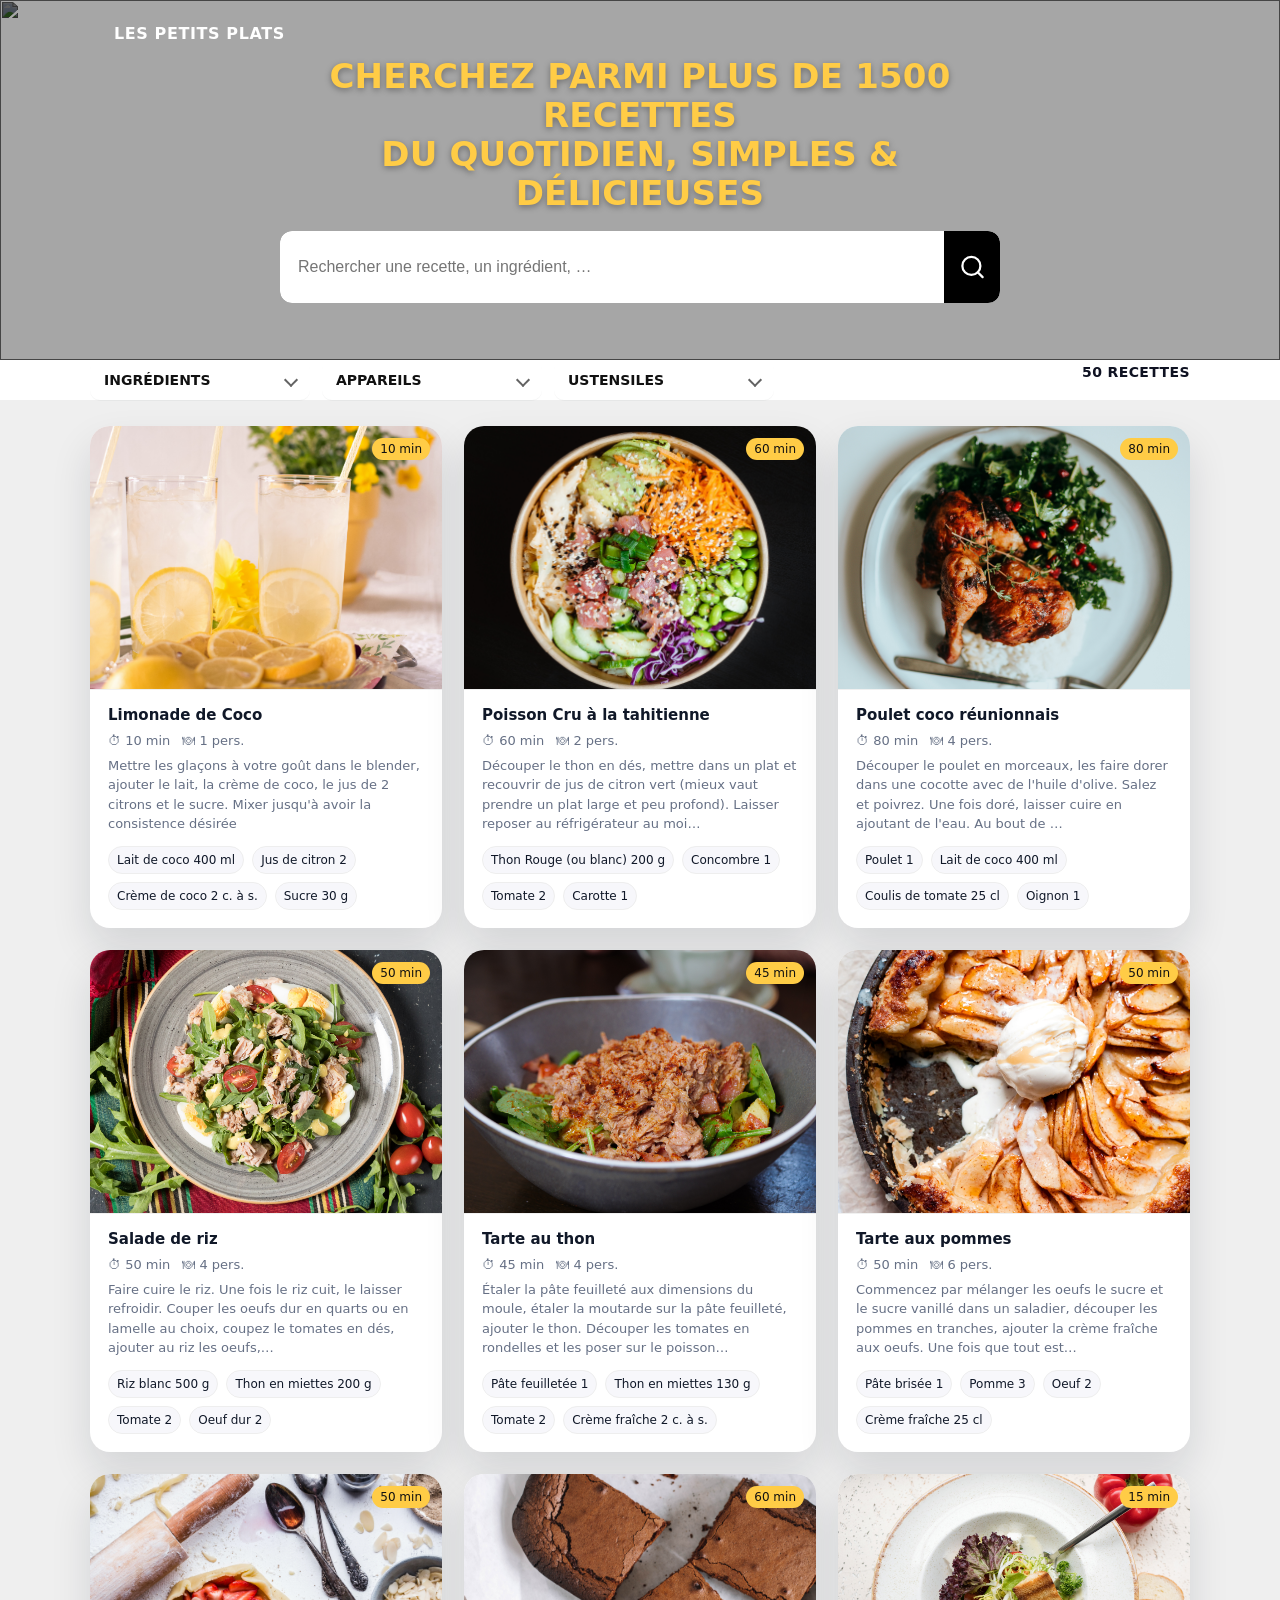
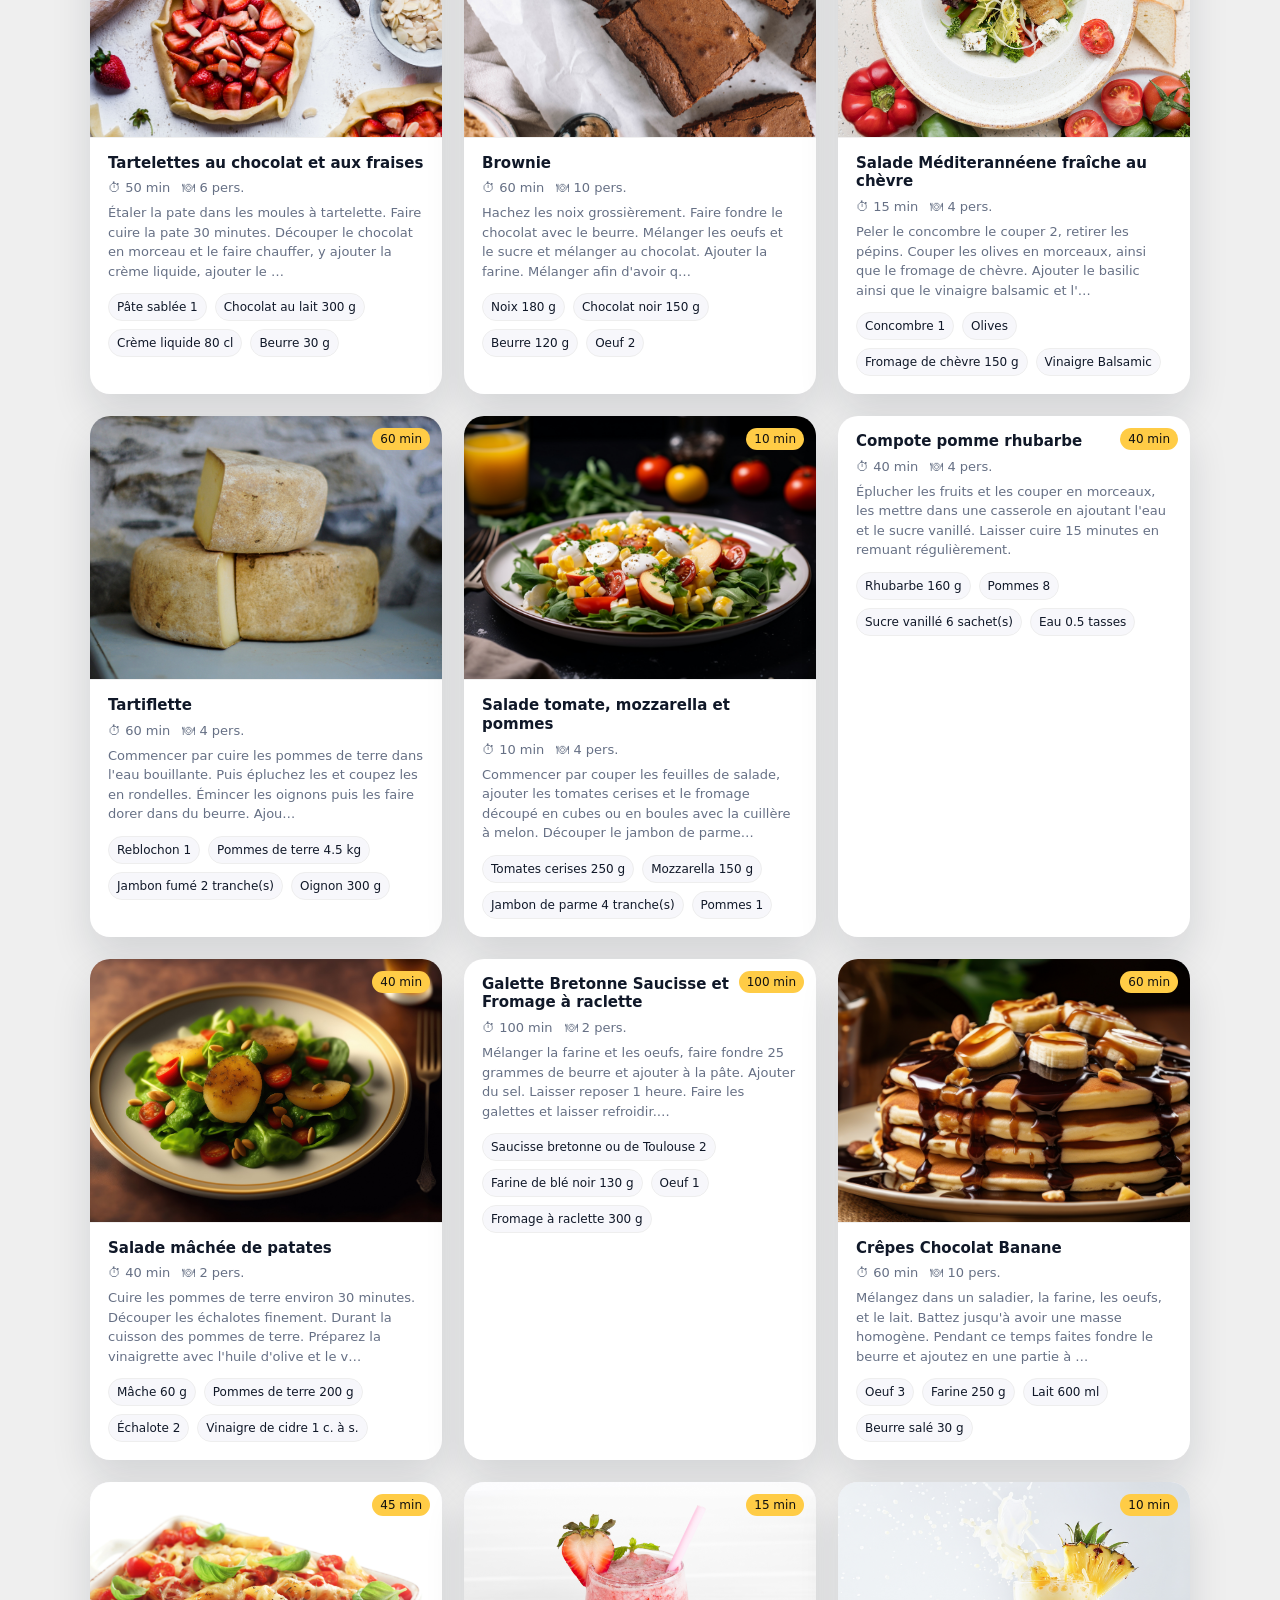
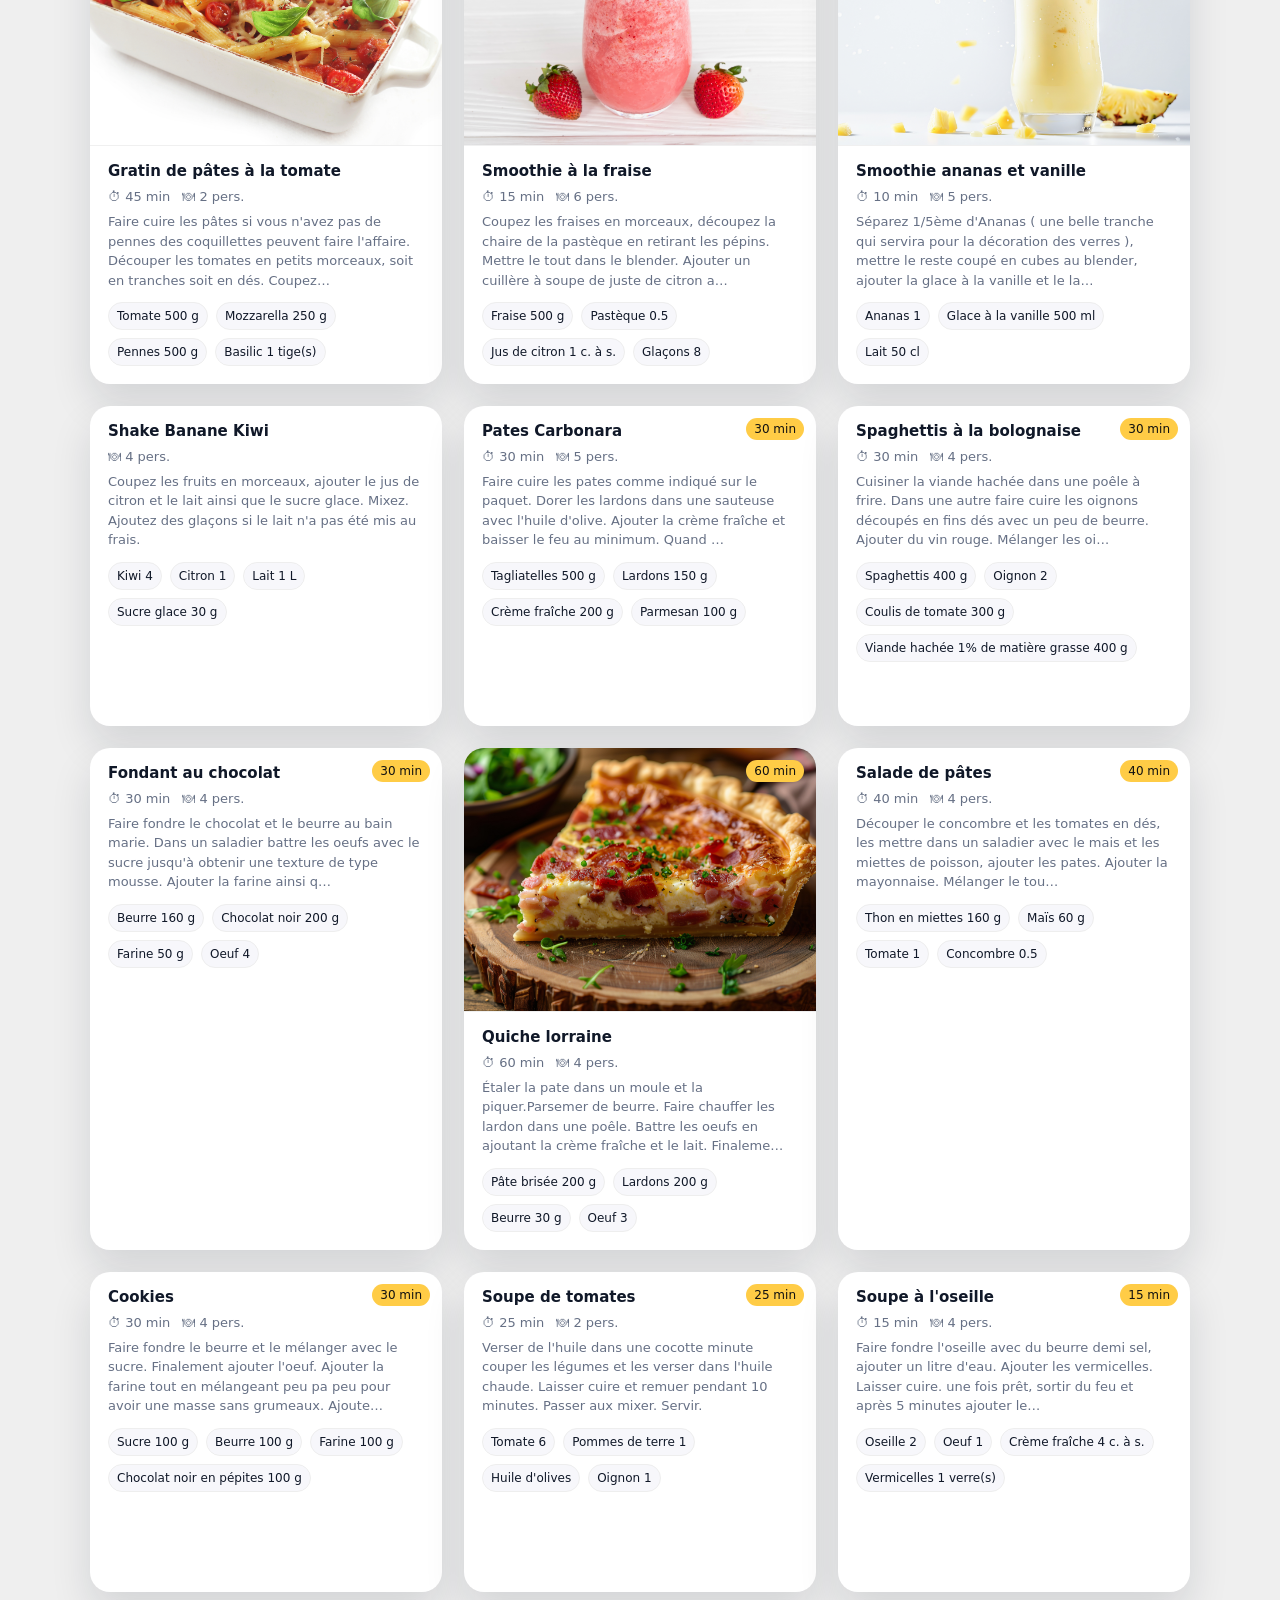
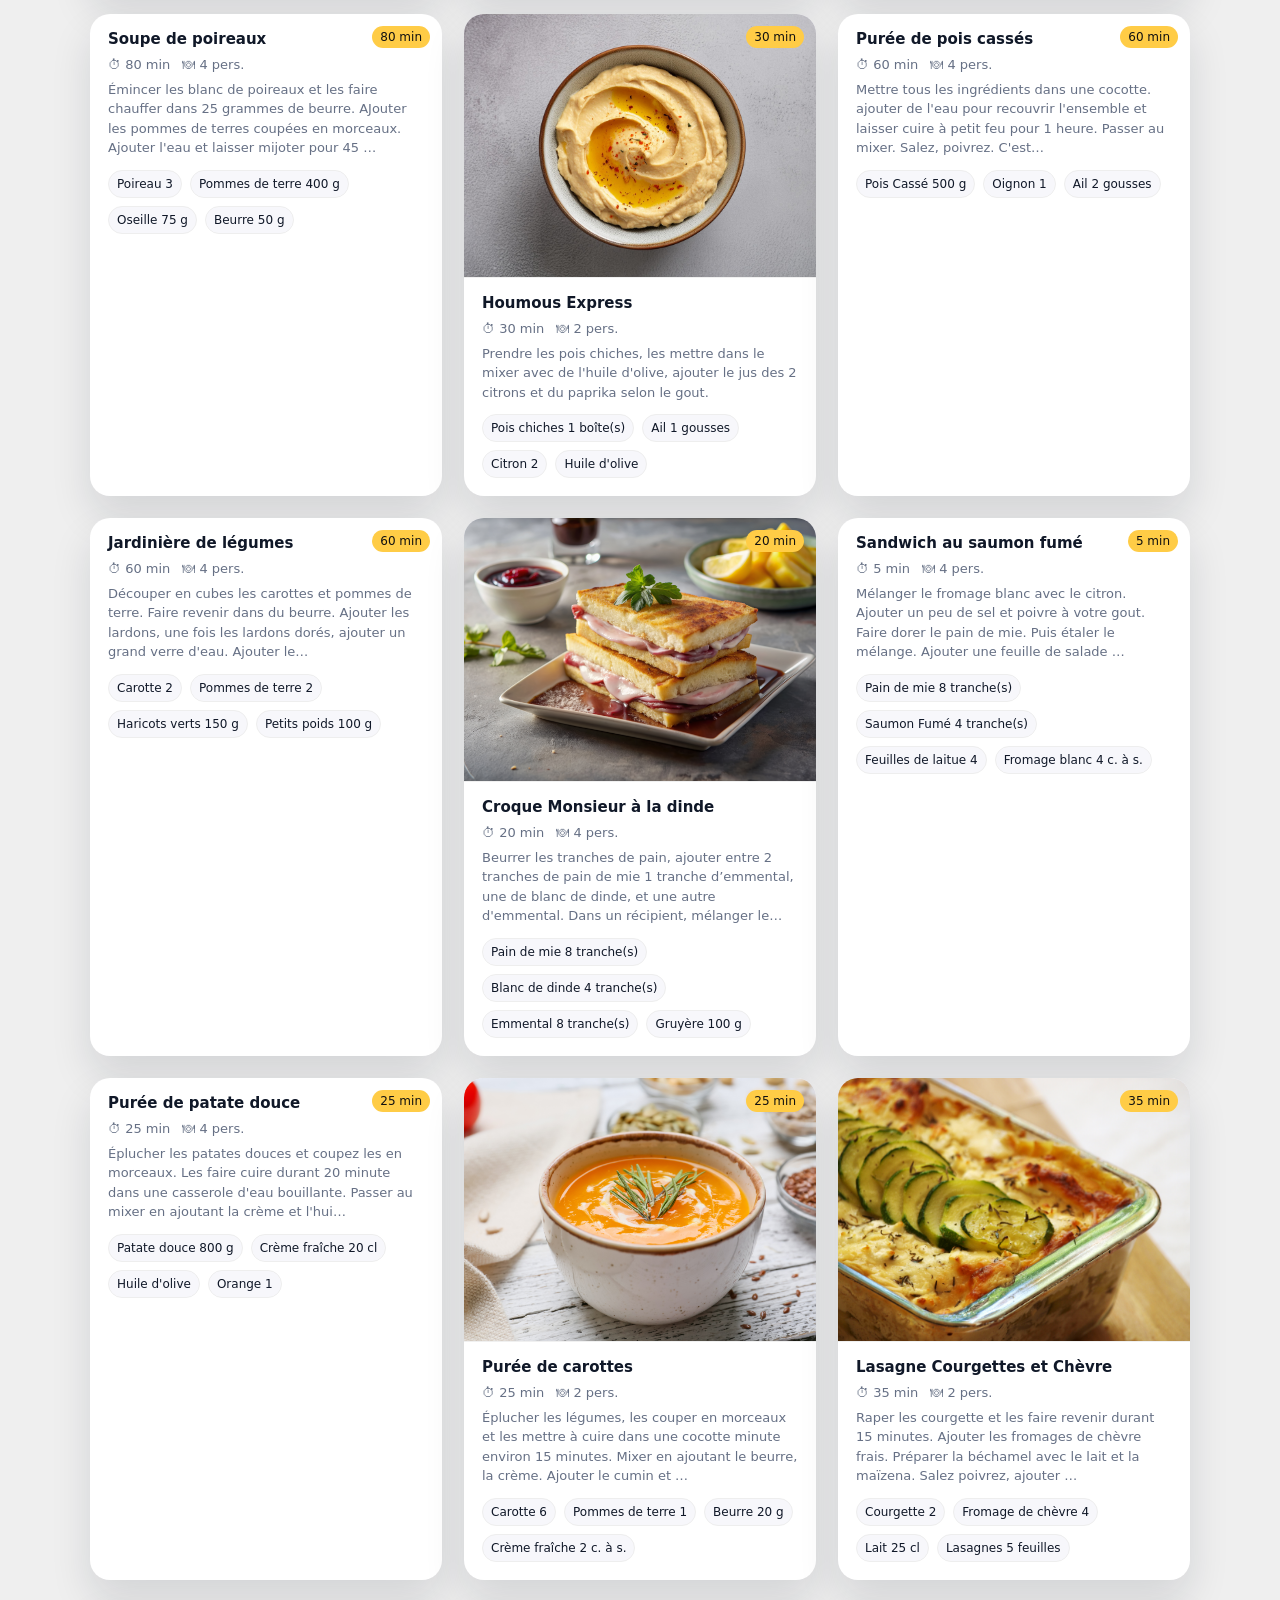
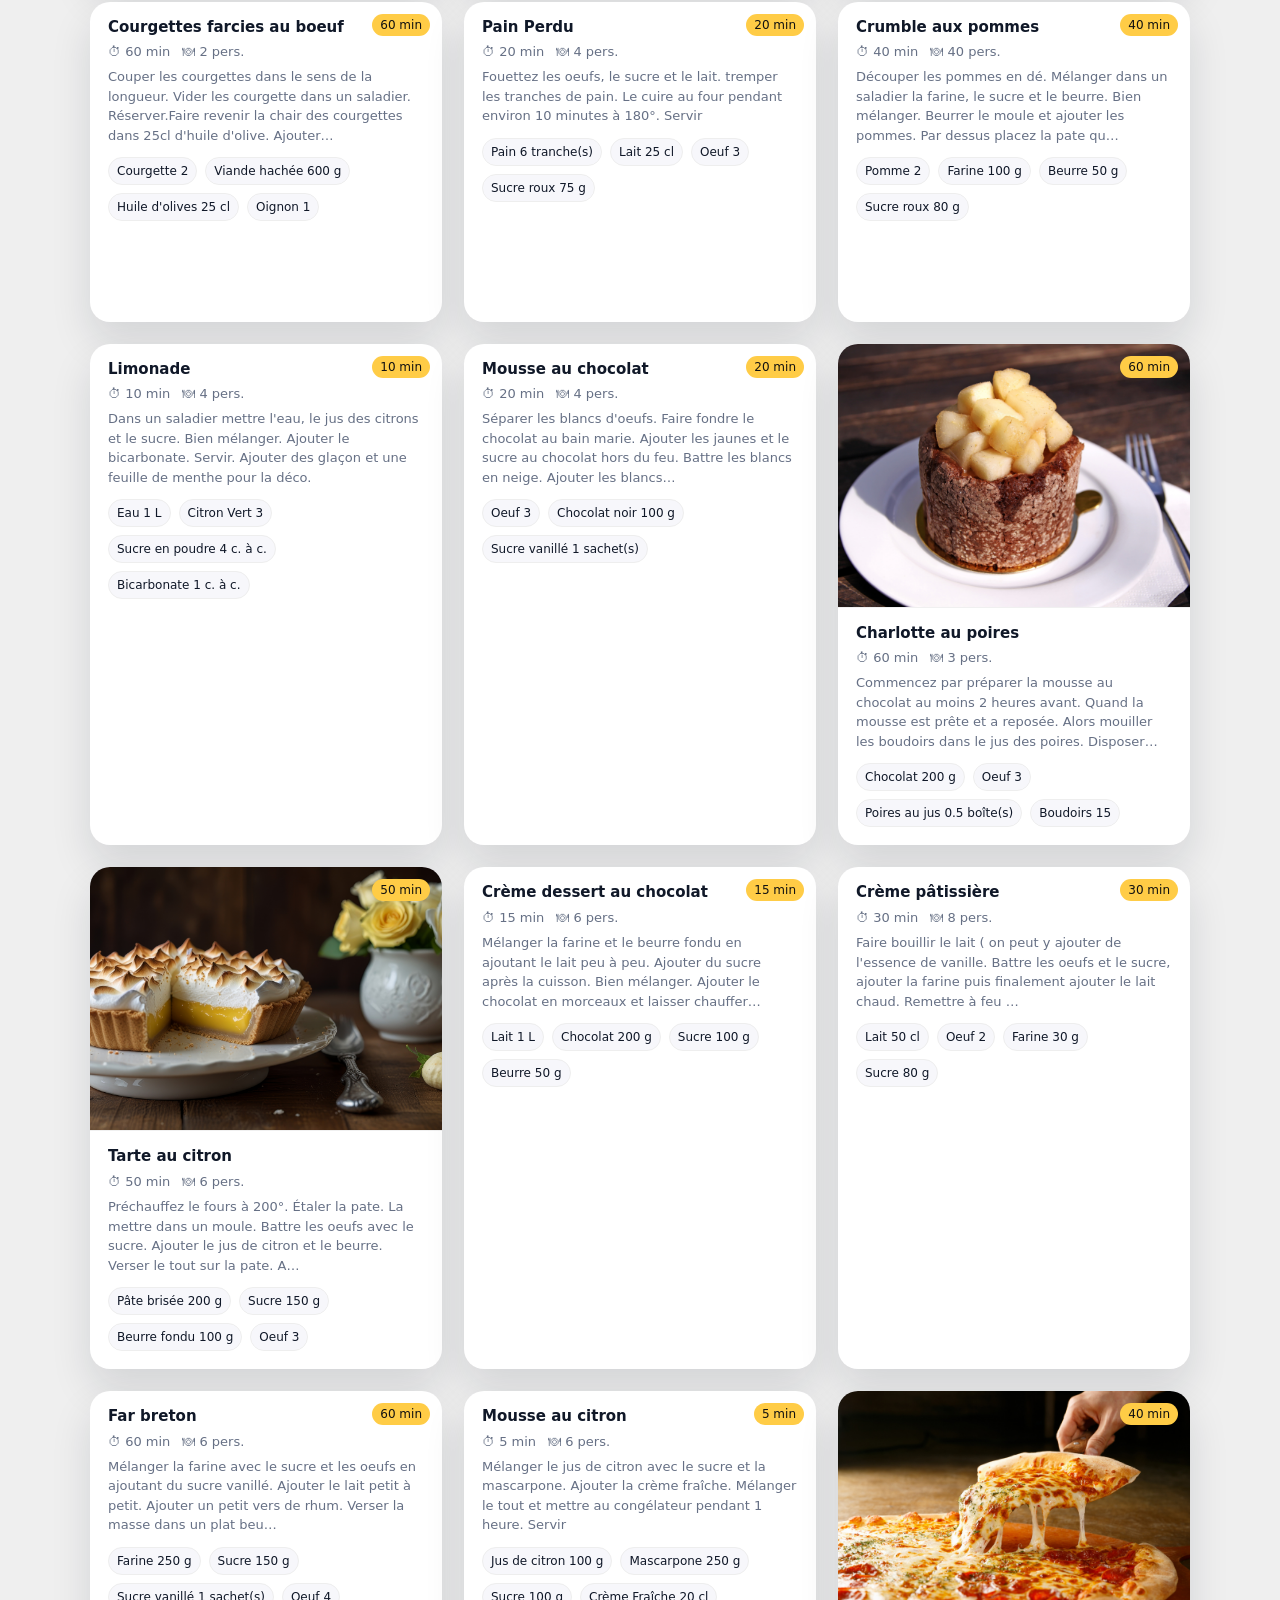
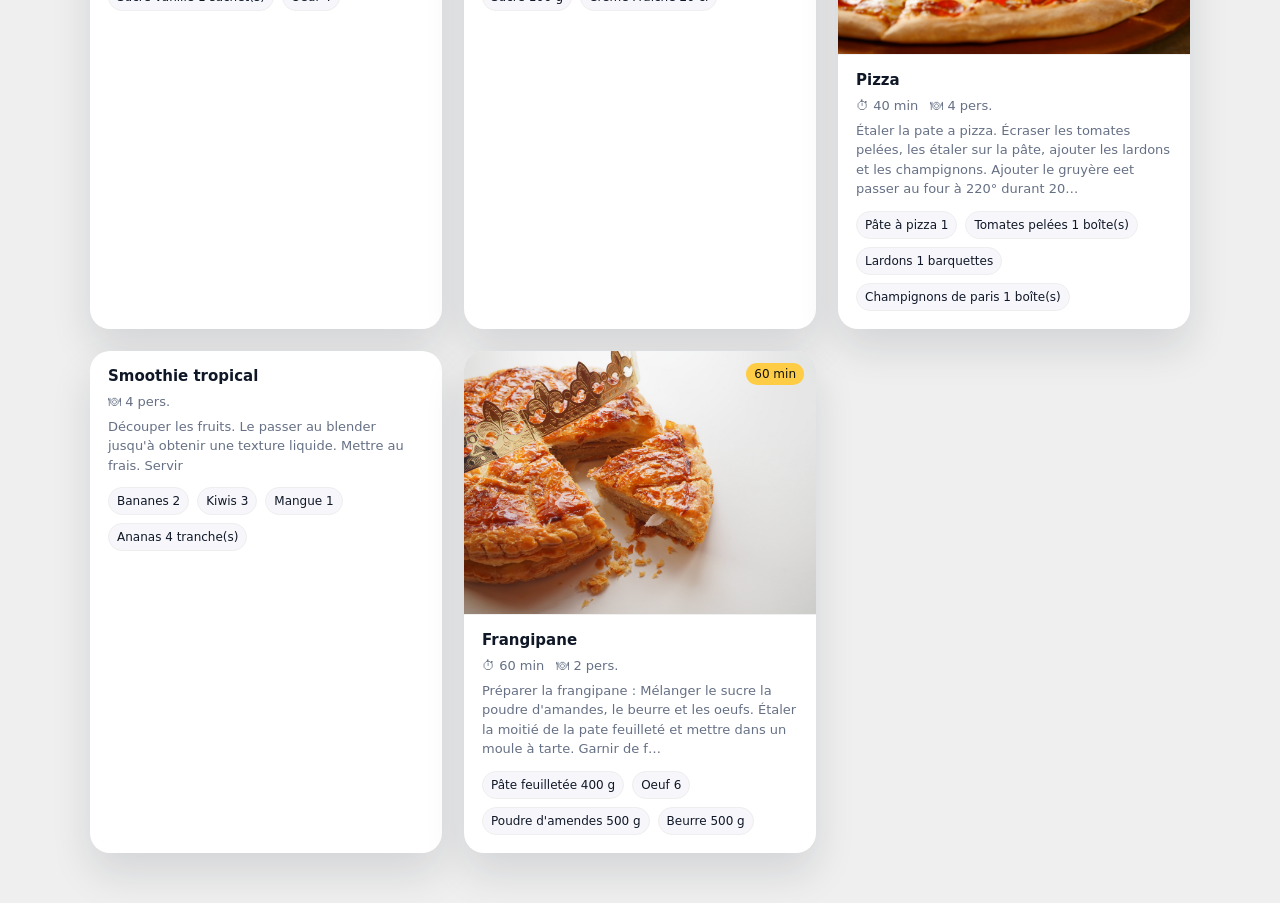
==== index.html @ 70537d29 "Move app entry point to repo root for GitHub Pages" ====
<!DOCTYPE html>
<html lang="fr">
  <head>
    <meta charset="utf-8" />
    <meta name="viewport" content="width=device-width, initial-scale=1" />
    <title>Les Petits Plats</title>
    <link rel="stylesheet" href="src/styles/main.css" />
    <style>
      /* ensures the "Search recipes" label stays for screen readers only */
      .sr-only {
        position: absolute !important;
        width: 1px;
        height: 1px;
        padding: 0;
        margin: -1px;
        overflow: hidden;
        clip: rect(0, 0, 0, 0);
        white-space: nowrap;
        border: 0;
      }
    </style>
  </head>
  <body>
    <header class="hero">
      <img
        class="hero-bg"
        src="public/assets/images/hero.jpg"
        alt=""
        aria-hidden="true"
      />
      <div class="hero-inner container">
        <a class="logo" href="#">LES PETITS PLATS</a>

        <h1 class="hero-title">
          CHERCHEZ PARMI PLUS DE 1500 RECETTES<br />
          DU QUOTIDIEN, SIMPLES &amp; DÉLICIEUSES
        </h1>

        <form class="hero-search" role="search" onsubmit="return false;">
          <label for="main-search" class="sr-only"
            >Rechercher des recettes</label
          >
          <div class="search-wrapper">
            <input
              id="main-search"
              class="hero-input"
              type="search"
              placeholder="Rechercher une recette, un ingrédient, …"
            />
            <button
              class="hero-clear"
              type="button"
              aria-label="Effacer la recherche"
            >
              ×
            </button>
            <button class="hero-btn" type="button" aria-label="Rechercher">
              <!-- White magnifying glass -->
              <svg
                xmlns="http://www.w3.org/2000/svg"
                viewBox="0 0 24 24"
                width="27"
                height="28"
                fill="none"
                stroke="white"
                stroke-width="2"
                stroke-linecap="round"
                stroke-linejoin="round"
              >
                <circle cx="11" cy="11" r="8"></circle>
                <line x1="21" y1="21" x2="16.65" y2="16.65"></line>
              </svg>
            </button>
          </div>
        </form>
      </div>
    </header>

    <!-- Filters row -->
    <section class="controls container">
      <div class="selects">
        <!-- INGREDIENTS -->
        <details class="dropdown" id="dd-ingredients">
          <summary>Ingrédients</summary>
          <div class="dd-panel">
            <div class="dd-title">Ingrédients</div>
            <div class="dd-input">
              <input
                class="dd-search"
                type="text"
                placeholder="Rechercher un ingrédient…"
              />
              <button class="dd-clear" type="button" aria-label="Effacer">
                ×
              </button>
            </div>
            <ul class="dd-list" role="listbox"></ul>
          </div>
        </details>

        <!-- APPLIANCES -->
        <details class="dropdown" id="dd-appliances">
          <summary>Appareils</summary>
          <div class="dd-panel">
            <div class="dd-title">Appareils</div>
            <div class="dd-input">
              <input
                class="dd-search"
                type="text"
                placeholder="Rechercher un appareil…"
              />
              <button class="dd-clear" type="button" aria-label="Effacer">
                ×
              </button>
            </div>
            <ul class="dd-list" role="listbox"></ul>
          </div>
        </details>

        <!-- USTENSILS -->
        <details class="dropdown" id="dd-ustensils">
          <summary>Ustensiles</summary>
          <div class="dd-panel">
            <div class="dd-title">Ustensiles</div>
            <div class="dd-input">
              <input
                class="dd-search"
                type="text"
                placeholder="Rechercher un ustensile…"
              />
              <button class="dd-clear" type="button" aria-label="Effacer">
                ×
              </button>
            </div>
            <ul class="dd-list" role="listbox"></ul>
          </div>
        </details>
      </div>

      <div class="chips-and-count">
        <div id="active-tags" class="tags-active"></div>
        <div class="count" id="results-count">0 recettes</div>
      </div>
    </section>

    <main class="slab">
      <div class="container">
        <div id="cards" class="cards-grid"></div>
        <div id="empty" class="empty-state" hidden>
          Aucune recette ne correspond à votre critère…
        </div>
      </div>
    </main>

    <!-- Data first -->
    <script src="src/data/recipes.js" defer></script>
    <script src="src/app.js" defer></script>
  </body>
</html>
---- src/styles/main.css ----
/* =========================
   VARIABLES + BASE
========================= */
:root {
  --bg: #fff;
  --fg: #101828;
  --muted: #667085;
  --brand: #2f5af3;
  --card: #f7f7fb;
  --ring: rgba(47, 90, 243, 0.14);
  --border: #ececf3;
  --radius: 16px;
  --chip: #ffcc46;

  /* filter pill specifics */
  --pill-bg: #fff;
  --pill-text: #111;
  --pill-border: #e7e7ee;
  --panel-shadow: 0 10px 30px rgba(16, 24, 40, 0.08);
  --chev: #222;
  --search-icon: #6b7280;
  --yellow: #ffcc46;
  --yellow-ink: #1a1a1a;
}
* {
  box-sizing: border-box;
}
html,
body {
  margin: 0;
}
body {
  font-family: Inter, ui-sans-serif, system-ui, -apple-system, Segoe UI, Roboto,
    Arial, sans-serif;
  color: var(--fg);
  background: var(--bg);
}
.container {
  width: min(1100px, 92vw);
  margin: 0 auto;
}

/* visually-hidden utility for a11y */
.sr-only {
  position: absolute !important;
  width: 1px;
  height: 1px;
  padding: 0;
  margin: -1px;
  overflow: hidden;
  clip: rect(0, 0, 0, 0);
  white-space: nowrap;
  border: 0;
}

/* =========================
   HERO
========================= */
.hero {
  position: relative;
  height: 360px;
  color: #fff;
}
.hero::after {
  content: "";
  position: absolute;
  inset: 0;
  background: linear-gradient(180deg, rgba(0, 0, 0, 0.35), rgba(0, 0, 0, 0.35));
  pointer-events: none;
}
.hero-bg {
  position: absolute;
  inset: 0;
  width: 100%;
  height: 100%;
  object-fit: cover;
  filter: brightness(0.55);
}
.hero-inner {
  position: relative;
  z-index: 1;
  height: 100%;
  display: flex;
  flex-direction: column;
  justify-content: center;
  align-items: center;
  gap: 18px;
  text-align: center;
}
.logo {
  position: absolute;
  top: 24px; /* adjust for visual alignment */
  left: 24px; /* keeps it inside the hero container */
  font-weight: 800;
  font-size: 16px;
  letter-spacing: 0.6px;
  color: #fff;
  text-decoration: none;
  text-transform: uppercase;
  z-index: 2;
}

/* optional subtle hover */
.logo:hover {
  opacity: 0.9;
}

.hero-title {
  margin: 0 auto;
  max-width: 720px;
  letter-spacing: 0.2px;
  font-weight: 800;
  line-height: 1.15;
  font-size: 34px;
  text-transform: uppercase;
  color: var(--chip);
  text-shadow: 0 2px 6px rgba(0, 0, 0, 0.35);
}
.hero-search {
  display: flex;
  align-items: center;
  gap: 10px;
  width: 100%;
  max-width: 720px;
  margin: 0 auto;
}
.hero-field {
  position: relative;
  flex: 1;
  width: 100%;
  max-width: 954px;
  height: 72px;
}
.search-wrapper {
  position: relative;
  width: 100%;
  max-width: 954px;
  height: 72px;
  border-radius: 12px;
  overflow: hidden;
}
.hero-input {
  width: 100%;
  height: 100%;
  padding: 16px 104px 16px 18px; /* room on right for clear + search buttons */
  border: none;
  border-radius: 12px;
  font-size: 16px;
  background: #fff;
  color: #101828;
  box-shadow: 0 6px 22px rgba(0, 0, 0, 0.18);
}
.hero-input:focus-visible {
  outline: 4px solid rgba(255, 204, 70, 0.35);
}
.hero-btn {
  position: absolute;
  right: 0;
  top: 50%;
  transform: translateY(-50%);
  width: 56px;
  height: 100%;
  border-radius: 0 12px 12px 0;
  border: 0px solid #fff;
  background: #000;
  display: flex;
  align-items: center;
  justify-content: center;
  cursor: pointer;
  transition: background 0.2s ease, border-color 0.2s ease, transform 0.08s ease;
}

/* "X" clear button that appears inside the input */
.hero-clear {
  position: absolute;
  right: 56px;
  top: 50%;
  transform: translateY(-50%);
  width: 32px;
  height: 32px;
  border: 0;
  border-radius: 8px;
  background: transparent;
  color: #7a7a7a;
  font-size: 20px;
  line-height: 1;
  display: none;
  align-items: center;
  justify-content: center;
  cursor: pointer;
}
.hero-btn svg {
  width: 27px;
  height: 28px;
  stroke: #fff;
  pointer-events: none;
}

/* (optional) Figma-like hover: turn button yellow, icon black */
.hero-btn:hover {
  background: #ffcc46;
  border-color: #ffcc46;
}
.hero-btn:hover svg {
  stroke: #111;
}
.hero-clear.show {
  display: inline-flex;
}

@media (max-width: 720px) {
  .hero-field,
  .search-wrapper {
    height: 52px;
  }
  .hero-input {
    padding-right: 96px;
  }
  .hero-btn {
    right: 0;
    top: 50%;
    transform: translateY(-50%);
    height: 100%;
    width: 52px;
    min-width: 52px;
    border-radius: 0 12px 12px 0;
  }
  .hero-clear {
    right: 52px;
  }
}

/* =========================
   CONTROLS ROW
========================= */
.controls {
  display: flex;
  flex-wrap: wrap;
  justify-content: space-between;
  align-items: flex-start;
  gap: 12px;
}
.controls .selects {
  display: flex;
  gap: 12px;
  flex-wrap: wrap;
}
.chips-and-count {
  display: flex;
  justify-content: space-between;
  align-items: center;
  gap: 12px;
}
.count {
  text-transform: uppercase;
  letter-spacing: 0.4px;
  font-weight: 800;
  font-size: 14px;
  color: #0f1222;
}

/* Active tags (yellow chips) */
.tags-active {
  display: flex;
  flex-wrap: wrap;
  gap: 10px;
  margin: 12px 0;
}
.tag-chip {
  background: var(--yellow);
  color: var(--yellow-ink);
  padding: 8px 12px;
  border-radius: 999px;
  font-weight: 600;
  font-size: 14px;
  display: inline-flex;
  align-items: center;
  gap: 10px;
  box-shadow: 0 2px 0 rgba(0, 0, 0, 0.04);
}
.tag-chip button {
  all: unset;
  cursor: pointer;
  font-weight: 800;
  padding: 0 2px;
  line-height: 1;
}
.tag-chip button:hover {
  transform: scale(1.08);
}

/* =========================
   FILTER DROPDOWNS (Figma-style pills)
========================= */
.dropdown {
  position: relative;
  min-width: 220px;
  padding: 0;
  border: 0;
  background: var(--pill-bg);
  border-radius: 12px;
}
.dropdown summary {
  display: flex;
  align-items: center;
  gap: 10px;
  padding: 12px 14px;
  border-radius: 10px;
  background: var(--pill-bg);
  color: var(--pill-text);
  box-shadow: 0 1px 0 rgba(16, 24, 40, 0.04);
  list-style: none;
  cursor: pointer;
  user-select: none;
  text-transform: uppercase;
  font-weight: 700;
  font-size: 14px;
  outline: none;
}
.dropdown summary::-webkit-details-marker {
  display: none;
}
.dropdown summary::after {
  content: "";
  width: 8px;
  height: 8px;
  margin-left: auto;
  border-right: 2px solid var(--chev);
  border-bottom: 2px solid var(--chev);
  transform: rotate(45deg);
  opacity: 0.7;
  transition: transform 0.15s ease;
}
.dropdown[open] summary::after {
  transform: rotate(-135deg);
}

.dropdown .dd-panel {
  margin-top: 8px;
  background: #fff;
  border: 1px solid var(--pill-border);
  border-radius: 12px;
  padding: 12px;
  box-shadow: var(--panel-shadow);
}
.dropdown:not([open]) .dd-panel {
  display: none;
}

/* panel title */
.dd-title {
  font-weight: 700;
  font-size: 14px;
  margin: 2px 2px 10px;
}

/* search input with icons */
.dd-input {
  position: relative;
}
.dd-search {
  width: 100%;
  height: 40px;
  border: 1px solid #e5e7eb;
  border-radius: 10px;
  padding: 0 38px 0 34px;
  font-size: 14px;
  outline: none;
  background: #fff;
}
.dd-search:focus {
  border-color: #cfd3da;
  box-shadow: 0 0 0 3px rgba(0, 0, 0, 0.05);
}
/* left icon */
.dd-input::before {
  content: "";
  position: absolute;
  left: 10px;
  top: 50%;
  transform: translateY(-50%);
  width: 16px;
  height: 16px;
  opacity: 0.65;
  background: radial-gradient(var(--search-icon) 45%, transparent 46%) 0 0/100%
      100%,
    conic-gradient(from 0deg, transparent 75%, var(--search-icon) 0) 0 0/100%
      100%;
  mask: radial-gradient(circle at 45% 45%, #000 45%, transparent 46%) left/16px
      16px no-repeat,
    linear-gradient(#000 0 0) right/8px 2px no-repeat;
}
/* clear (×) button */
.dd-clear {
  position: absolute;
  right: 6px;
  top: 50%;
  transform: translateY(-50%);
  width: 28px;
  height: 28px;
  border: 0;
  border-radius: 8px;
  background: transparent;
  color: #8b8b8b;
  cursor: pointer;
  font-size: 18px;
  line-height: 1;
}
.dd-clear:hover {
  background: #f3f4f6;
  color: #333;
}

/* list */
.dd-list {
  list-style: none;
  margin: 10px 0 0;
  padding: 0;
  max-height: 260px;
  overflow: auto;
  display: block;
}
.dd-list li {
  padding: 10px 12px;
  border-radius: 8px;
  cursor: pointer;
  transition: background 0.12s ease, color 0.12s ease;
}
.dd-list li:hover {
  background: var(--yellow);
  color: var(--yellow-ink);
}

.dd-list li:active {
  transform: translateY(0.5px);
}
.dd-list li.active,
.dd-list li:focus {
  background: var(--yellow);
  color: var(--yellow-ink);
}

/* =========================
   MAIN SLAB + GRID
========================= */
.slab {
  background: #efefef;
  padding: 26px 0 50px;
}
.cards-grid {
  display: grid;
  gap: 22px;
}
@media (min-width: 1200px) {
  .cards-grid {
    grid-template-columns: repeat(3, 1fr);
  }
}
@media (max-width: 1199px) {
  .cards-grid {
    grid-template-columns: repeat(2, 1fr);
  }
}
@media (max-width: 720px) {
  .cards-grid {
    grid-template-columns: 1fr;
  }
  .hero {
    height: 300px;
  }
  .hero-title {
    font-size: 26px;
  }
}

/* =========================
   CARDS
========================= */
.card {
  position: relative;
  display: flex;
  flex-direction: column;
  min-height: 320px;
  background: #fff;
  border: 0;
  border-radius: 20px;
  overflow: hidden;
  box-shadow: 0 20px 40px rgba(16, 24, 40, 0.12);
  transition: transform 0.1s, box-shadow 0.1s;
}
.card:hover {
  transform: translateY(-1px);
}
.card img {
  width: 100%;
  aspect-ratio: 4/3;
  object-fit: cover;
  display: block;
  border-bottom: 1px solid #f0f0f0;
  background: #e9e9f2;
}
.card .content {
  padding: 16px 18px 18px;
  display: grid;
  gap: 8px;
}
.card h3 {
  margin: 0;
  font-weight: 700;
  font-size: 15px;
  line-height: 1.25;
}
.card p {
  margin: 0;
  color: #667085;
  font-size: 13px;
  line-height: 1.5;
}
.meta-row {
  display: flex;
  gap: 12px;
  align-items: center;
  font-size: 13px;
  color: #667085;
}
.badges {
  display: flex;
  flex-wrap: wrap;
  gap: 8px;
  margin-top: 4px;
}
.badge {
  font-size: 12px;
  padding: 6px 8px;
  background: #f7f7fb;
  border: 1px solid #eee;
  border-radius: 999px;
}
/* time badge */
.card .time-badge {
  position: absolute;
  top: 12px;
  right: 12px;
  background: var(--chip);
  color: #111;
  padding: 4px 8px;
  font-size: 12px;
  border-radius: 999px;
}

/* =========================
   EMPTY STATE
========================= */
.empty-state {
  text-align: center;
  color: var(--muted);
  padding: 40px 0;
}

/* =========================
   ACCESSIBILITY / MOTION
========================= */
:focus-visible {
  outline: 3px solid var(--ring);
  outline-offset: 2px;
}
@media (prefers-reduced-motion: reduce) {
  * {
    animation-duration: 0.01ms !important;
    animation-iteration-count: 1 !important;
    transition: none !important;
    scroll-behavior: auto !important;
  }
}
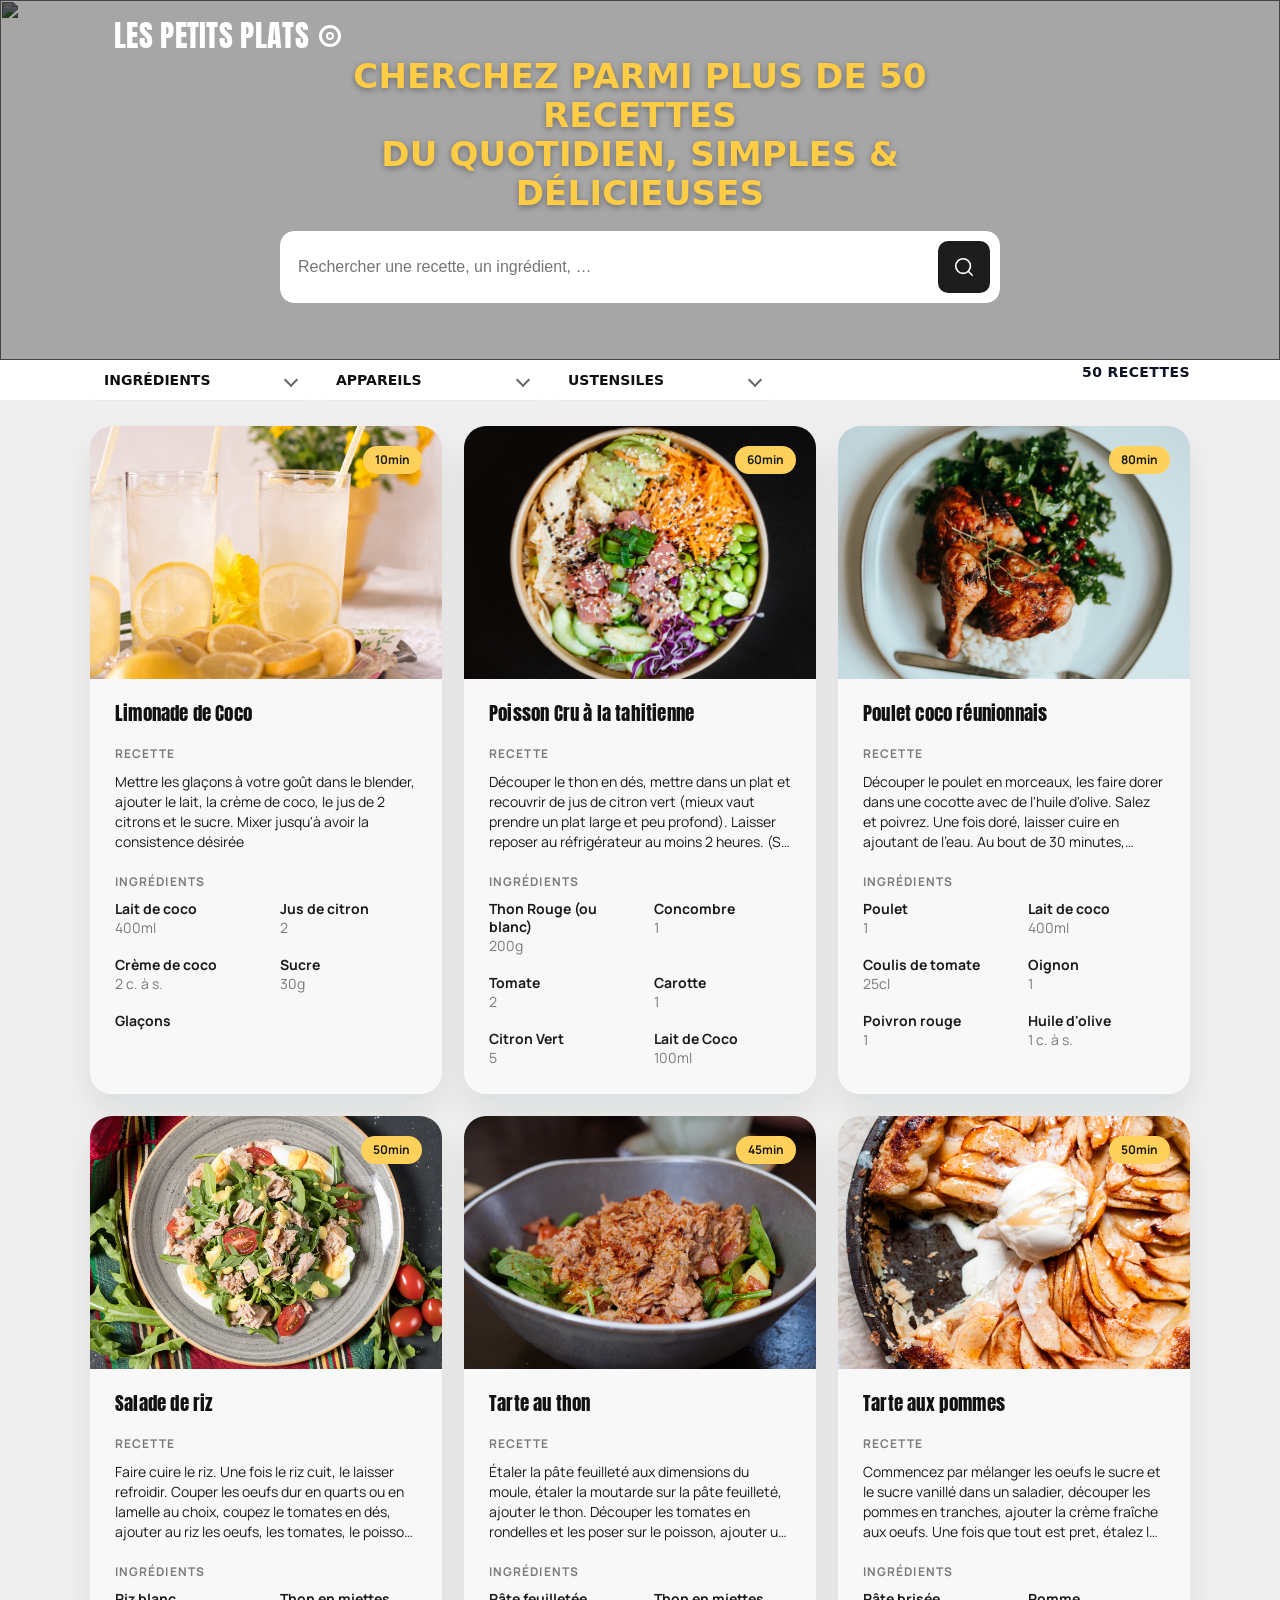
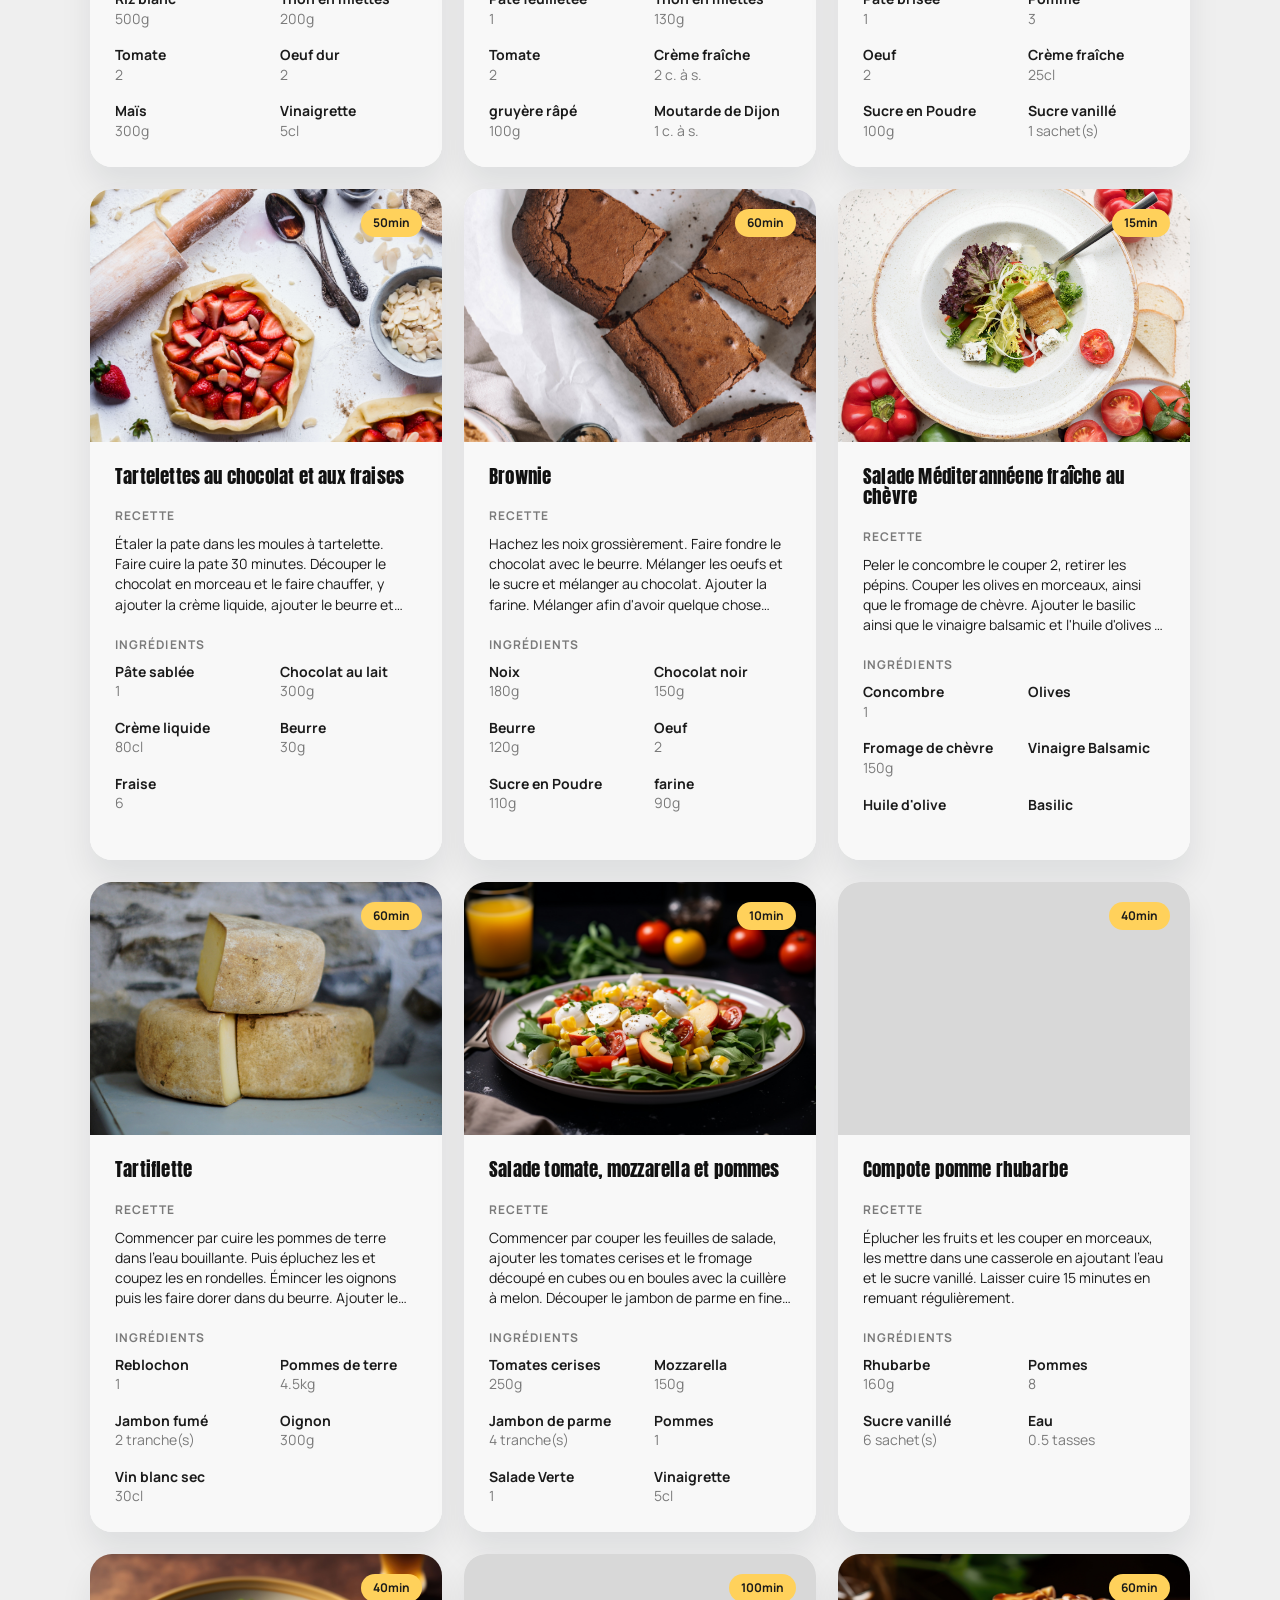
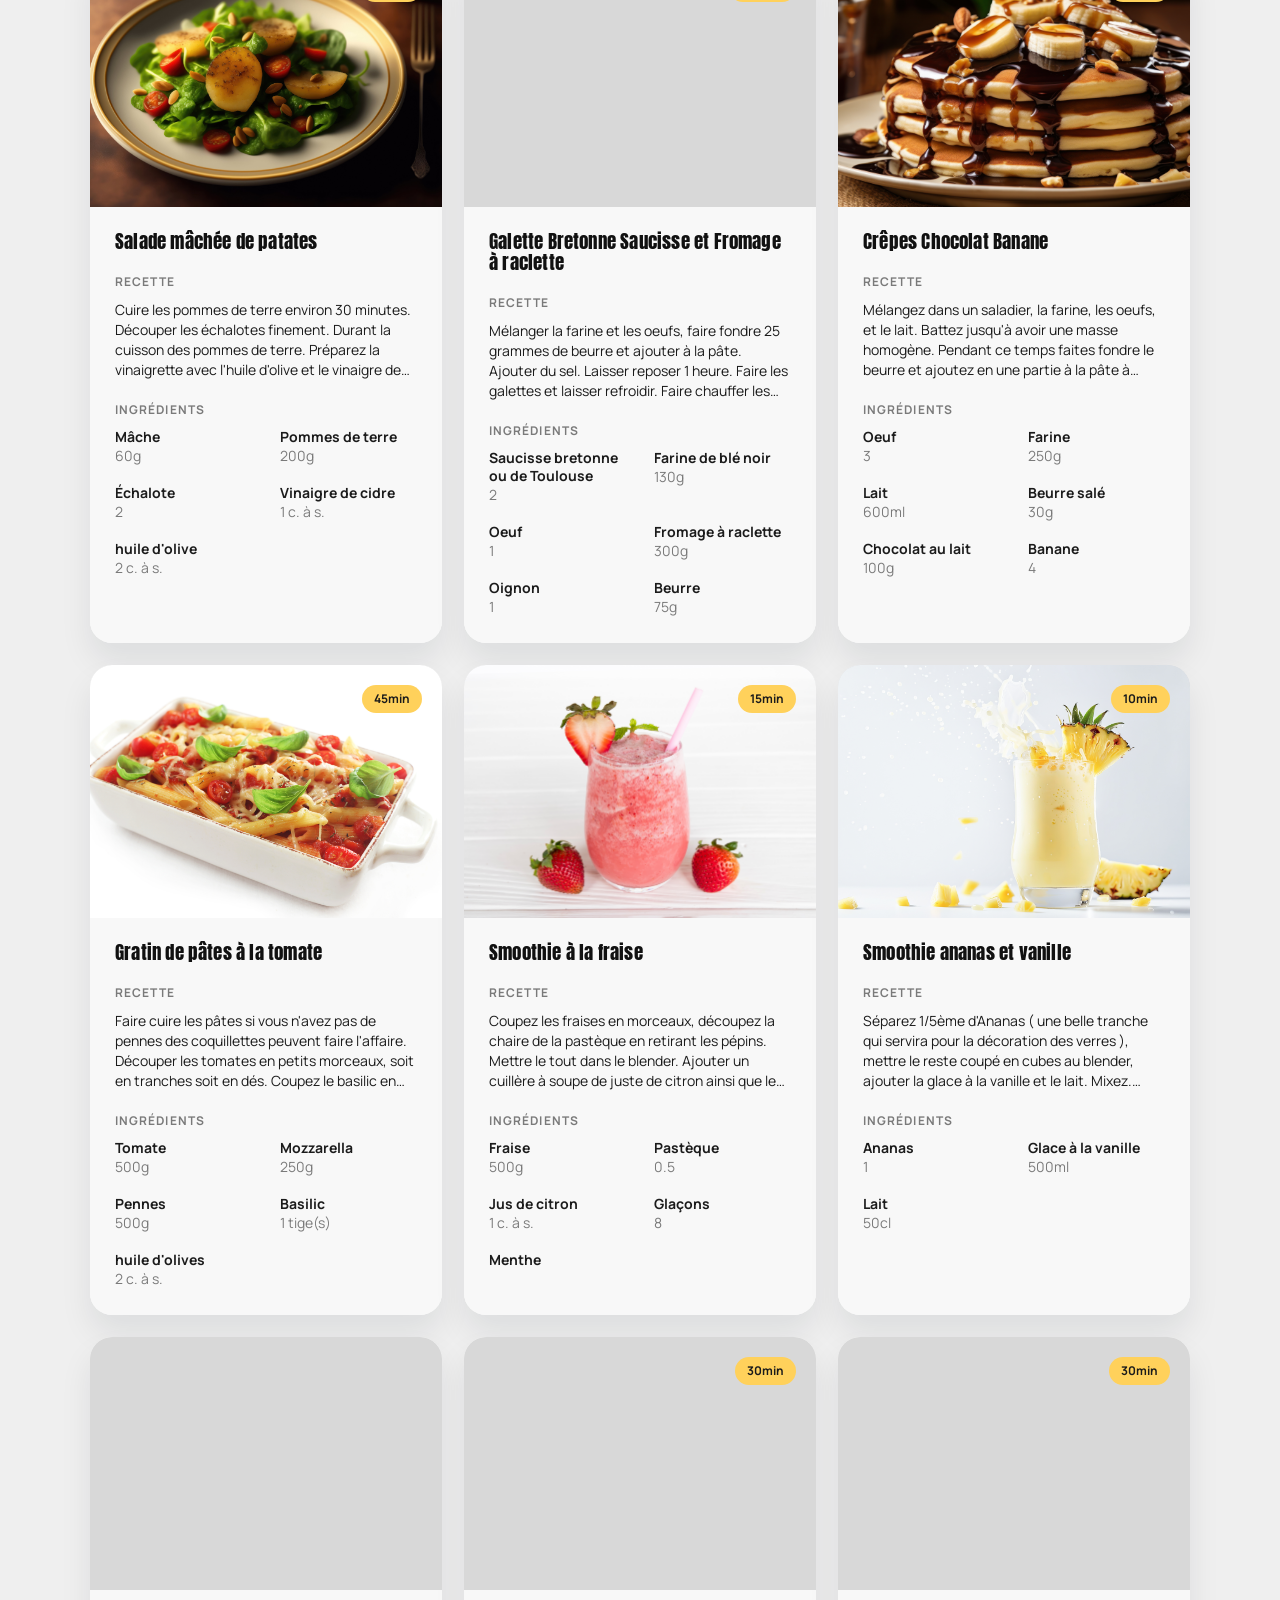
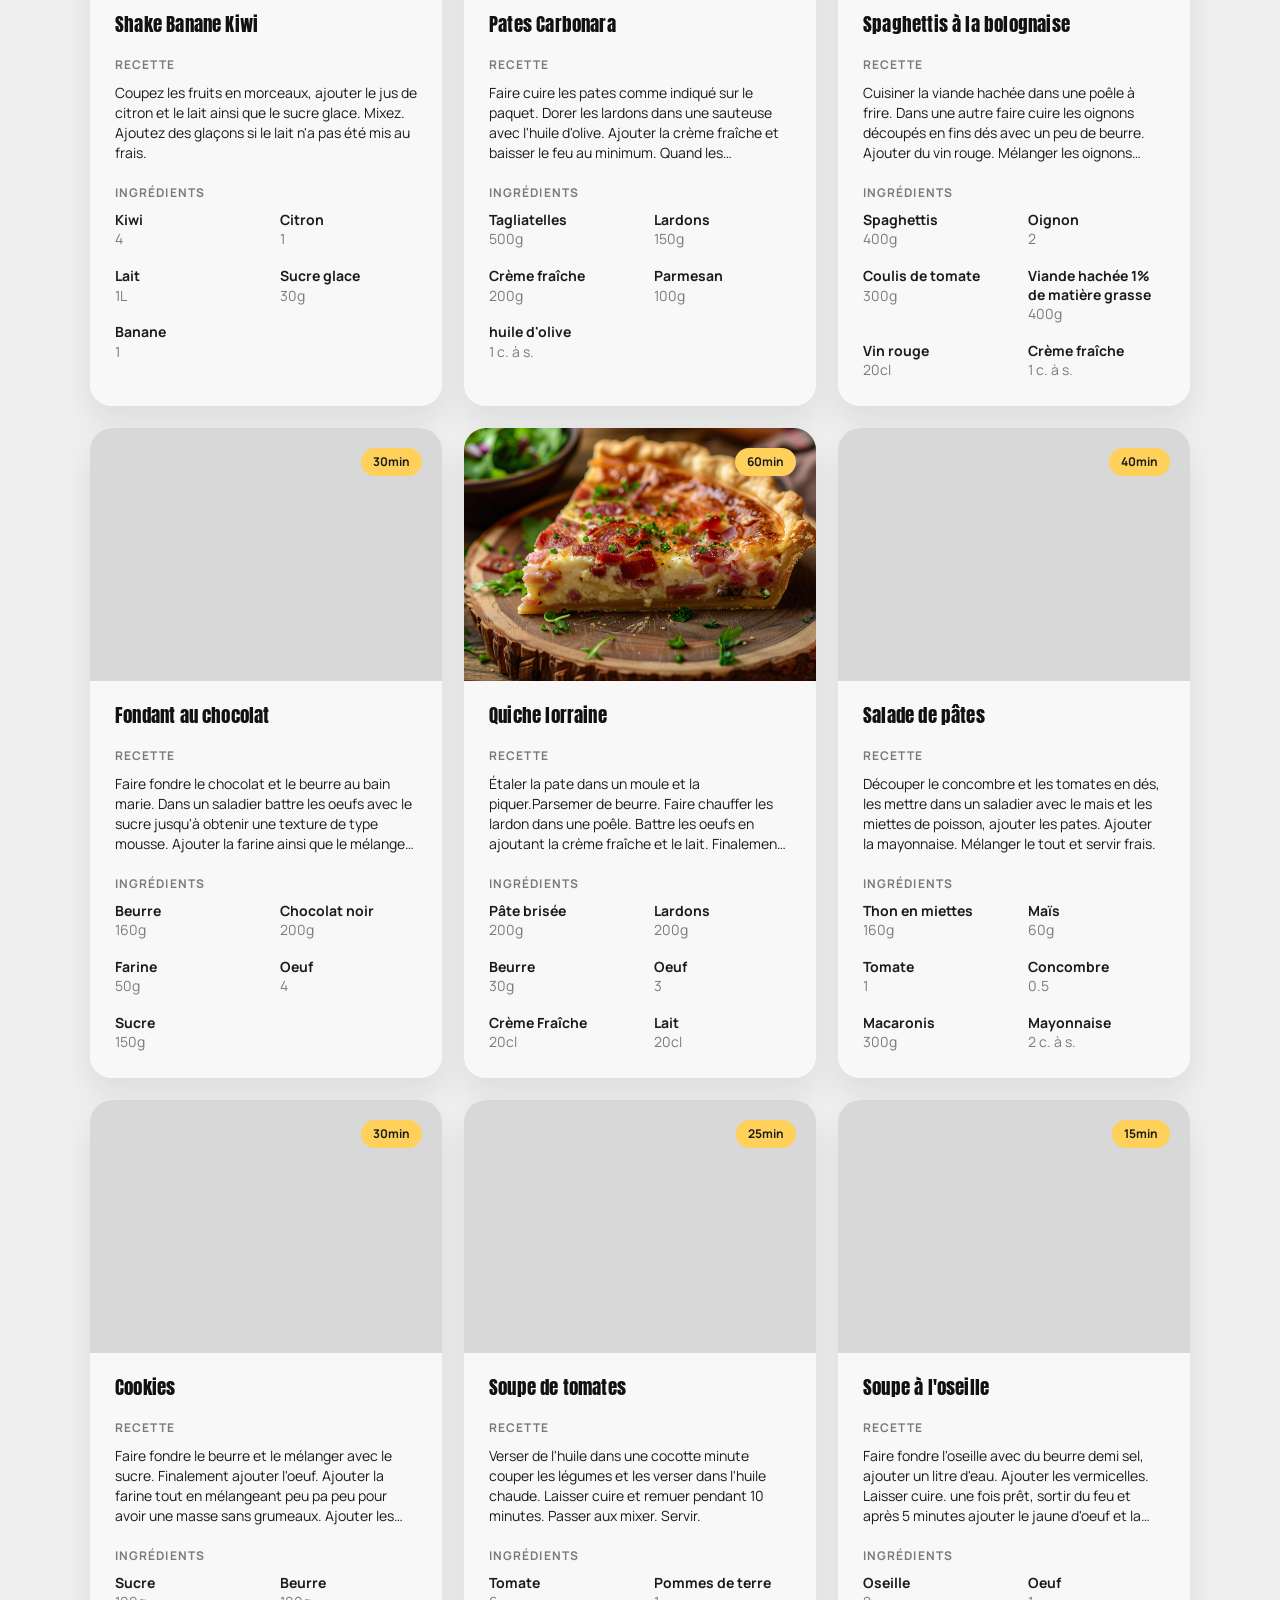
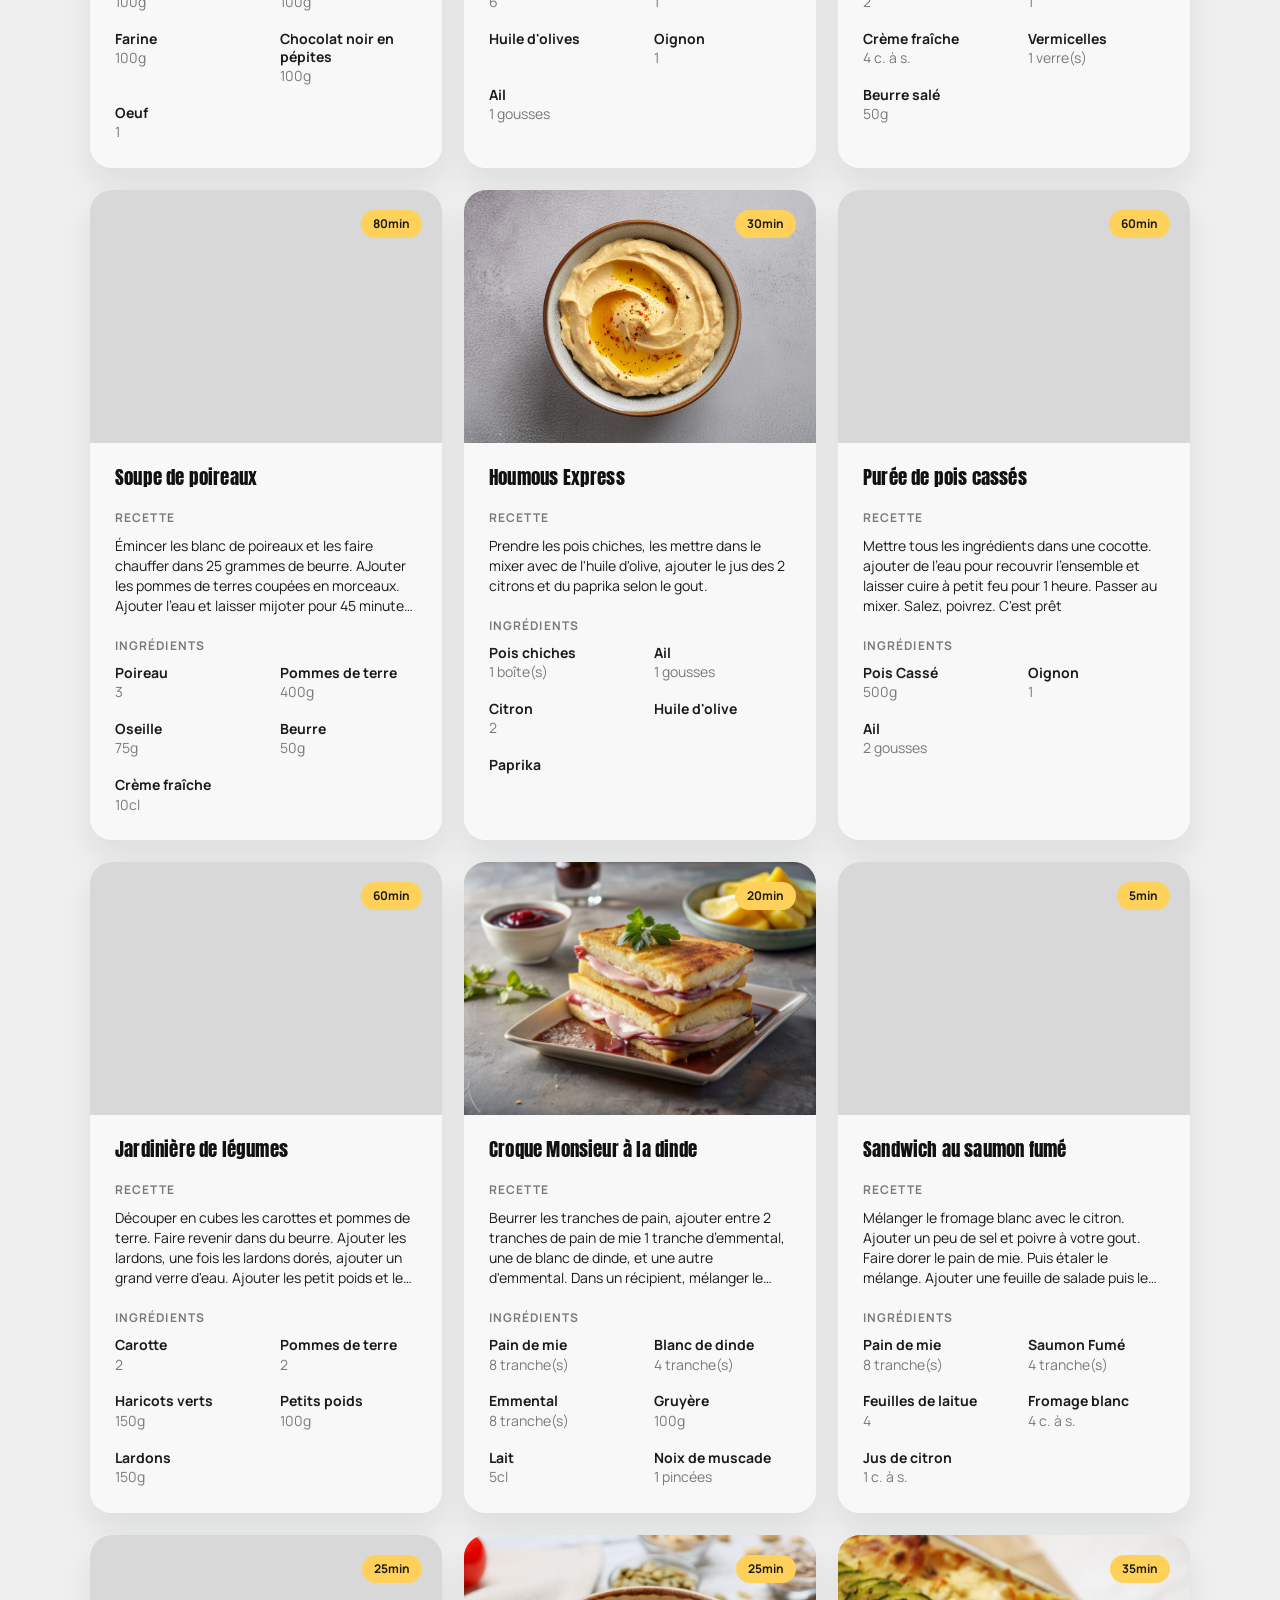
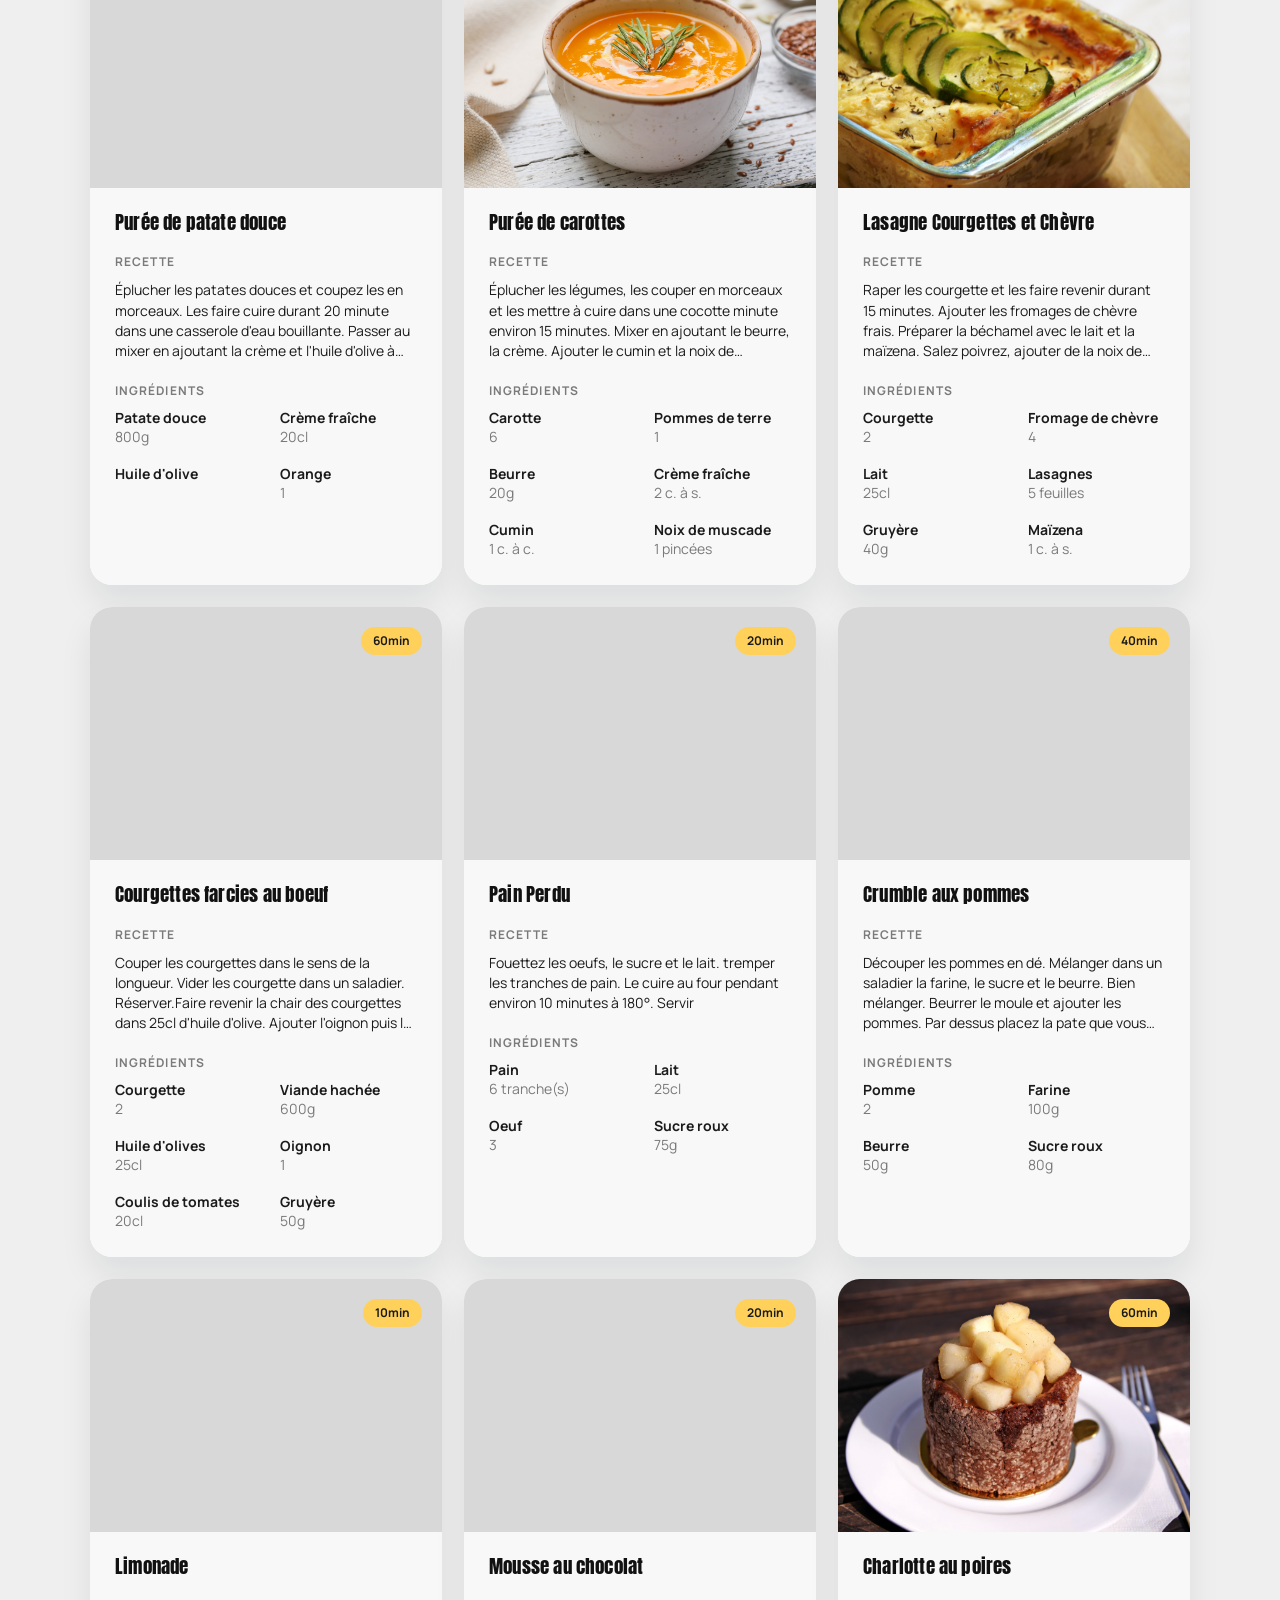
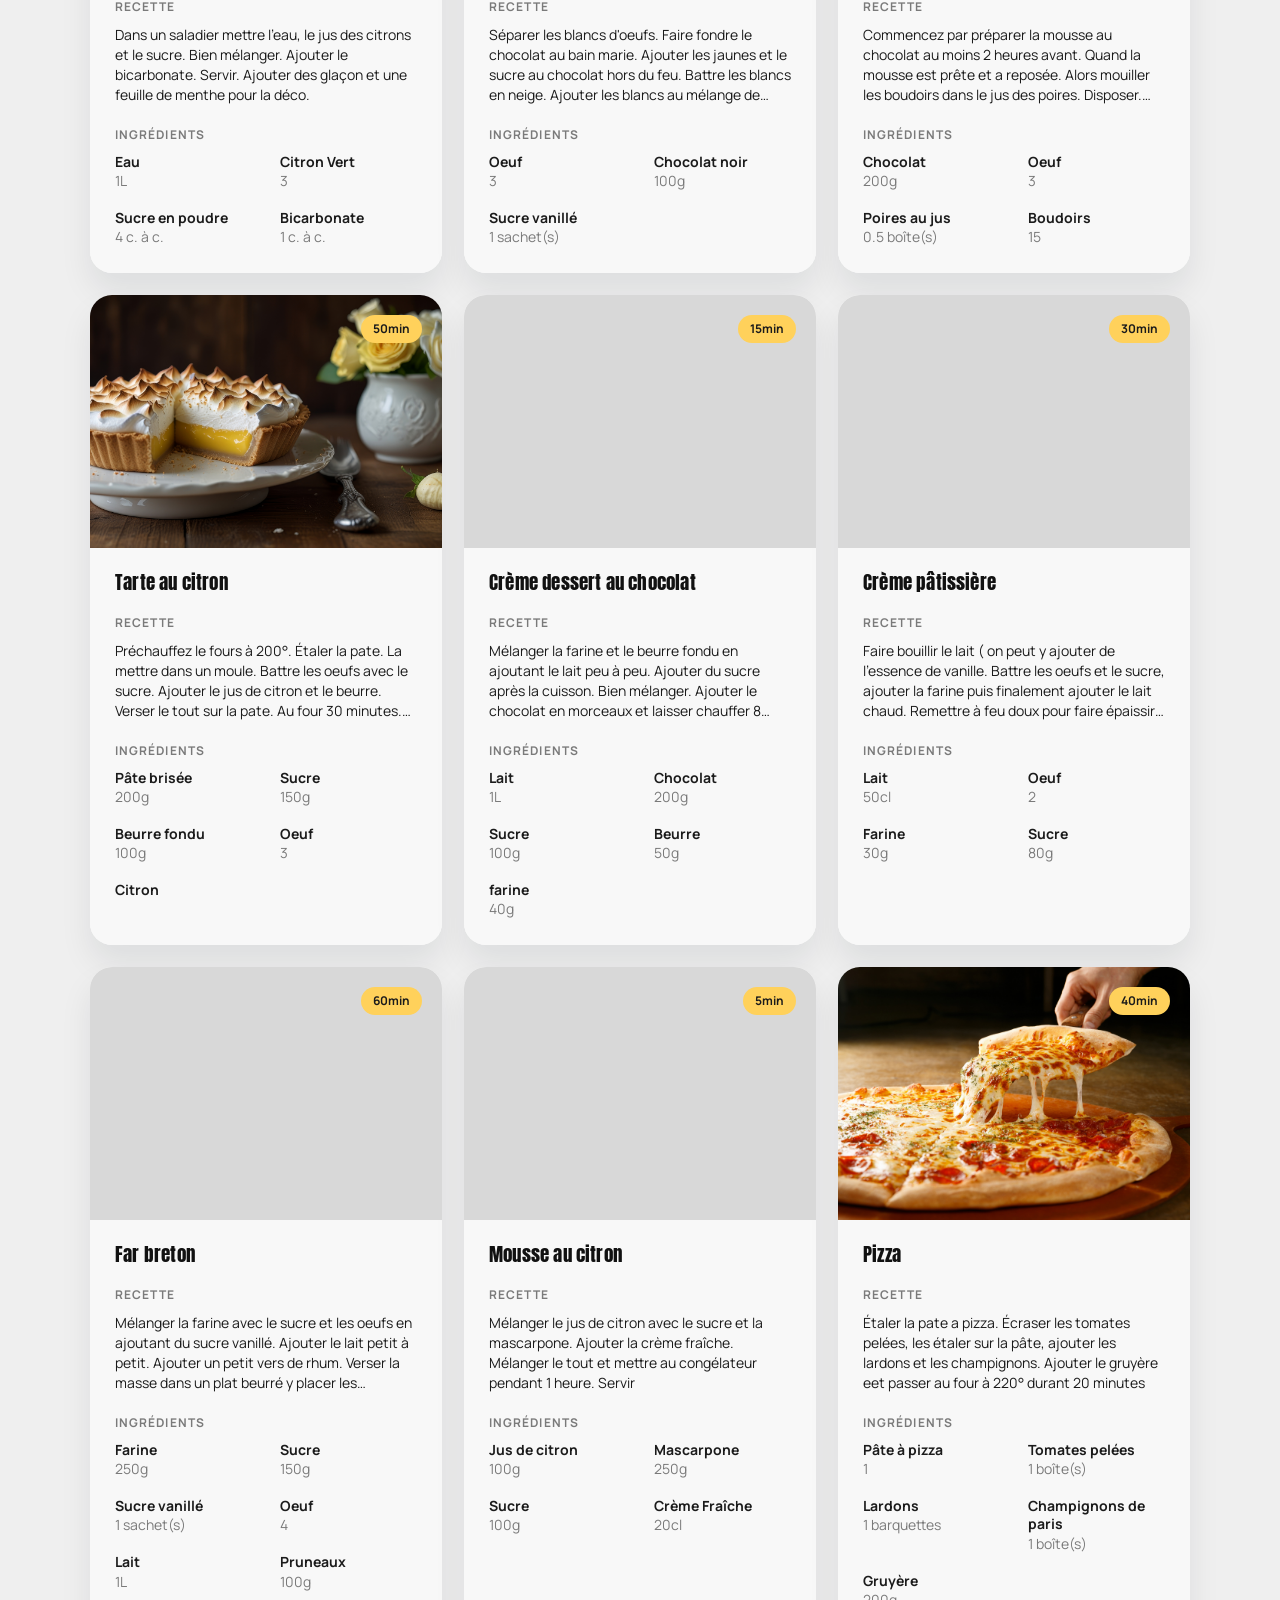
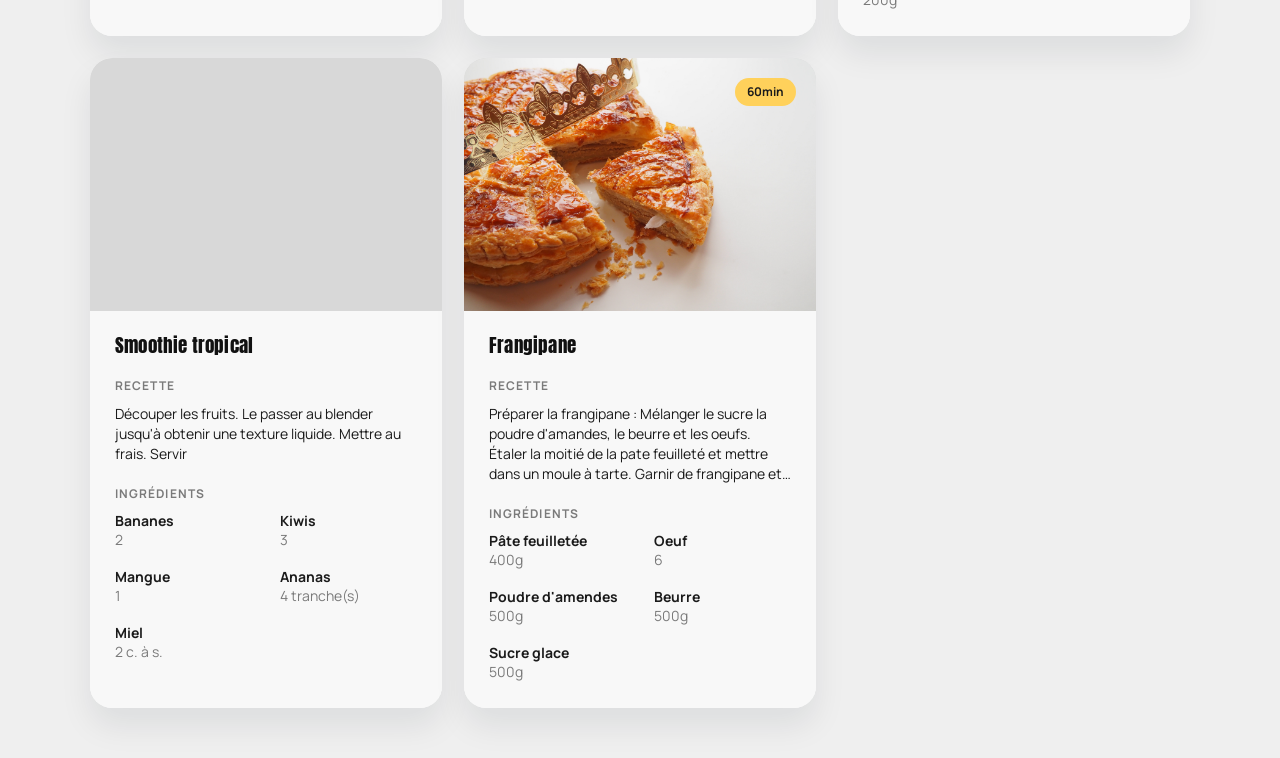
==== commit 011500bc: "Refactor logo structure and styles for improved accessibility and visual alignment" ====
--- a/index.html
+++ b/index.html
@@ -29,10 +29,13 @@
         aria-hidden="true"
       />
       <div class="hero-inner container">
-        <a class="logo" href="#">LES PETITS PLATS</a>
+        <a class="logo" href="#" aria-label="Les Petits Plats">
+          <span class="logo-wordmark" aria-hidden="true">LES PETITS PLATS</span>
+          <span class="logo-mark" aria-hidden="true"></span>
+        </a>
 
         <h1 class="hero-title">
-          CHERCHEZ PARMI PLUS DE 1500 RECETTES<br />
+          CHERCHEZ PARMI PLUS DE 50 RECETTES<br />
           DU QUOTIDIEN, SIMPLES &amp; DÉLICIEUSES
         </h1>
 
--- a/src/styles/main.css
+++ b/src/styles/main.css
@@ -1,3 +1,5 @@
+@import url("https://fonts.googleapis.com/css2?family=Anton&family=Manrope:wght@400;500;700;800&display=swap");
+
 /* =========================
    VARIABLES + BASE
 ========================= */
@@ -21,6 +23,9 @@
   --search-icon: #6b7280;
   --yellow: #ffcc46;
   --yellow-ink: #1a1a1a;
+  --card-panel: #f6f6f6;
+  --card-shadow: 0 18px 32px rgba(16, 24, 40, 0.08);
+  --card-label: #7a7a7a;
 }
 * {
   box-sizing: border-box;
@@ -89,15 +94,37 @@
 }
 .logo {
   position: absolute;
-  top: 24px; /* adjust for visual alignment */
-  left: 24px; /* keeps it inside the hero container */
-  font-weight: 800;
-  font-size: 16px;
-  letter-spacing: 0.6px;
+  top: 22px;
+  left: 24px;
+  display: inline-flex;
+  align-items: center;
+  gap: 10px;
   color: #fff;
   text-decoration: none;
-  text-transform: uppercase;
   z-index: 2;
+}
+.logo-wordmark {
+  display: block;
+  font-family: "Anton", "Arial Narrow", sans-serif;
+  font-size: 30px;
+  line-height: 0.95;
+  letter-spacing: 0.01em;
+  white-space: nowrap;
+}
+.logo-mark {
+  position: relative;
+  width: 22px;
+  height: 22px;
+  flex: 0 0 22px;
+  border: 3px solid #fff;
+  border-radius: 999px;
+}
+.logo-mark::after {
+  content: "";
+  position: absolute;
+  inset: 4px;
+  border: 2px solid #fff;
+  border-radius: 999px;
 }
 
 /* optional subtle hover */
@@ -136,33 +163,47 @@
   width: 100%;
   max-width: 954px;
   height: 72px;
-  border-radius: 12px;
+  border-radius: 14px;
   overflow: hidden;
 }
 .hero-input {
   width: 100%;
   height: 100%;
-  padding: 16px 104px 16px 18px; /* room on right for clear + search buttons */
+  padding: 16px 134px 16px 18px; /* room on right for clear + search buttons */
   border: none;
-  border-radius: 12px;
+  border-radius: 14px;
   font-size: 16px;
   background: #fff;
   color: #101828;
   box-shadow: 0 6px 22px rgba(0, 0, 0, 0.18);
 }
+.hero-input::-webkit-search-cancel-button,
+.hero-input::-webkit-search-decoration,
+.hero-input::-webkit-search-results-button,
+.hero-input::-webkit-search-results-decoration {
+  -webkit-appearance: none;
+  appearance: none;
+  display: none;
+}
+.hero-input::-ms-clear,
+.hero-input::-ms-reveal {
+  display: none;
+  width: 0;
+  height: 0;
+}
 .hero-input:focus-visible {
   outline: 4px solid rgba(255, 204, 70, 0.35);
 }
 .hero-btn {
   position: absolute;
-  right: 0;
+  right: 10px;
   top: 50%;
   transform: translateY(-50%);
-  width: 56px;
-  height: 100%;
-  border-radius: 0 12px 12px 0;
-  border: 0px solid #fff;
-  background: #000;
+  width: 52px;
+  height: 52px;
+  border-radius: 10px;
+  border: 0;
+  background: #1d1d1d;
   display: flex;
   align-items: center;
   justify-content: center;
@@ -173,7 +214,7 @@
 /* "X" clear button that appears inside the input */
 .hero-clear {
   position: absolute;
-  right: 56px;
+  right: 72px;
   top: 50%;
   transform: translateY(-50%);
   width: 32px;
@@ -190,9 +231,10 @@
   cursor: pointer;
 }
 .hero-btn svg {
-  width: 27px;
-  height: 28px;
+  width: 22px;
+  height: 22px;
   stroke: #fff;
+  stroke-width: 1.8;
   pointer-events: none;
 }
 
@@ -209,24 +251,44 @@
 }
 
 @media (max-width: 720px) {
+  .logo {
+    top: 20px;
+    left: 18px;
+    gap: 8px;
+  }
+  .logo-wordmark {
+    font-size: 22px;
+  }
+  .logo-mark {
+    width: 18px;
+    height: 18px;
+    flex-basis: 18px;
+  }
+  .logo-mark::after {
+    inset: 3px;
+  }
   .hero-field,
   .search-wrapper {
     height: 52px;
   }
   .hero-input {
-    padding-right: 96px;
+    padding-right: 112px;
   }
   .hero-btn {
-    right: 0;
+    right: 8px;
     top: 50%;
     transform: translateY(-50%);
-    height: 100%;
-    width: 52px;
-    min-width: 52px;
-    border-radius: 0 12px 12px 0;
+    height: 40px;
+    width: 40px;
+    min-width: 40px;
+    border-radius: 10px;
   }
   .hero-clear {
     right: 52px;
+  }
+  .hero-btn svg {
+    width: 18px;
+    height: 18px;
   }
 }
 
@@ -477,75 +539,133 @@
    CARDS
 ========================= */
 .card {
-  position: relative;
+  height: 100%;
   display: flex;
   flex-direction: column;
-  min-height: 320px;
   background: #fff;
   border: 0;
-  border-radius: 20px;
+  border-radius: 22px;
   overflow: hidden;
-  box-shadow: 0 20px 40px rgba(16, 24, 40, 0.12);
-  transition: transform 0.1s, box-shadow 0.1s;
-}
-.card:hover {
-  transform: translateY(-1px);
-}
-.card img {
+  box-shadow: var(--card-shadow);
+}
+.card-media {
+  position: relative;
+  height: 253px;
+  background: #d8d8d8;
+}
+.card-media img {
   width: 100%;
-  aspect-ratio: 4/3;
+  height: 100%;
   object-fit: cover;
   display: block;
-  border-bottom: 1px solid #f0f0f0;
-  background: #e9e9f2;
-}
-.card .content {
-  padding: 16px 18px 18px;
+}
+.time-badge {
+  position: absolute;
+  top: 20px;
+  right: 20px;
+  display: inline-flex;
+  align-items: center;
+  justify-content: center;
+  min-height: 28px;
+  padding: 6px 12px;
+  border-radius: 999px;
+  background: #ffd15b;
+  color: #1b1b1b;
+  font-family: "Manrope", Inter, ui-sans-serif, system-ui, sans-serif;
+  font-size: 12px;
+  font-weight: 700;
+  line-height: 1;
+}
+.card-body {
+  flex: 1;
+  display: flex;
+  flex-direction: column;
+  gap: 24px;
+  padding: 24px 25px 26px;
+  background: #f8f8f8;
+}
+.card-title {
+  margin: 0;
+  color: #111;
+  font-family: "Anton", "Arial Narrow", sans-serif;
+  font-size: 19px;
+  font-weight: 400;
+  line-height: 1.1;
+  letter-spacing: 0.01em;
+}
+.card-section {
   display: grid;
-  gap: 8px;
-}
-.card h3 {
+  gap: 12px;
+}
+.card-label {
   margin: 0;
+  color: var(--card-label);
+  font-family: "Manrope", Inter, ui-sans-serif, system-ui, sans-serif;
+  font-size: 12px;
   font-weight: 700;
-  font-size: 15px;
-  line-height: 1.25;
-}
-.card p {
+  line-height: 1;
+  letter-spacing: 0.09em;
+  text-transform: uppercase;
+}
+.card-description {
   margin: 0;
-  color: #667085;
-  font-size: 13px;
-  line-height: 1.5;
-}
-.meta-row {
-  display: flex;
-  gap: 12px;
-  align-items: center;
-  font-size: 13px;
-  color: #667085;
-}
-.badges {
-  display: flex;
-  flex-wrap: wrap;
-  gap: 8px;
-  margin-top: 4px;
-}
-.badge {
-  font-size: 12px;
-  padding: 6px 8px;
-  background: #f7f7fb;
-  border: 1px solid #eee;
-  border-radius: 999px;
-}
-/* time badge */
-.card .time-badge {
-  position: absolute;
-  top: 12px;
-  right: 12px;
-  background: var(--chip);
-  color: #111;
-  padding: 4px 8px;
-  font-size: 12px;
-  border-radius: 999px;
+  color: #1b1b1b;
+  font-family: "Manrope", Inter, ui-sans-serif, system-ui, sans-serif;
+  font-size: 14px;
+  line-height: 1.43;
+  display: -webkit-box;
+  overflow: hidden;
+  -webkit-box-orient: vertical;
+  -webkit-line-clamp: 4;
+}
+.ingredients-grid {
+  display: grid;
+  grid-template-columns: repeat(2, minmax(0, 1fr));
+  column-gap: 28px;
+  row-gap: 18px;
+}
+.ingredient-item {
+  min-width: 0;
+}
+.ingredient-name {
+  color: #1b1b1b;
+  font-family: "Manrope", Inter, ui-sans-serif, system-ui, sans-serif;
+  font-size: 14px;
+  font-weight: 700;
+  line-height: 1.3;
+}
+.ingredient-qty {
+  min-height: 1.35em;
+  margin-top: 1px;
+  color: var(--card-label);
+  font-family: "Manrope", Inter, ui-sans-serif, system-ui, sans-serif;
+  font-size: 14px;
+  font-weight: 400;
+  line-height: 1.3;
+}
+
+@media (max-width: 720px) {
+  .card-media {
+    height: 228px;
+  }
+  .card-body {
+    gap: 20px;
+    padding: 22px 20px 24px;
+  }
+  .card-title {
+    font-size: 18px;
+  }
+  .card-section {
+    gap: 10px;
+  }
+  .ingredients-grid {
+    column-gap: 18px;
+    row-gap: 14px;
+  }
+  .time-badge {
+    top: 14px;
+    right: 14px;
+  }
 }
 
 /* =========================
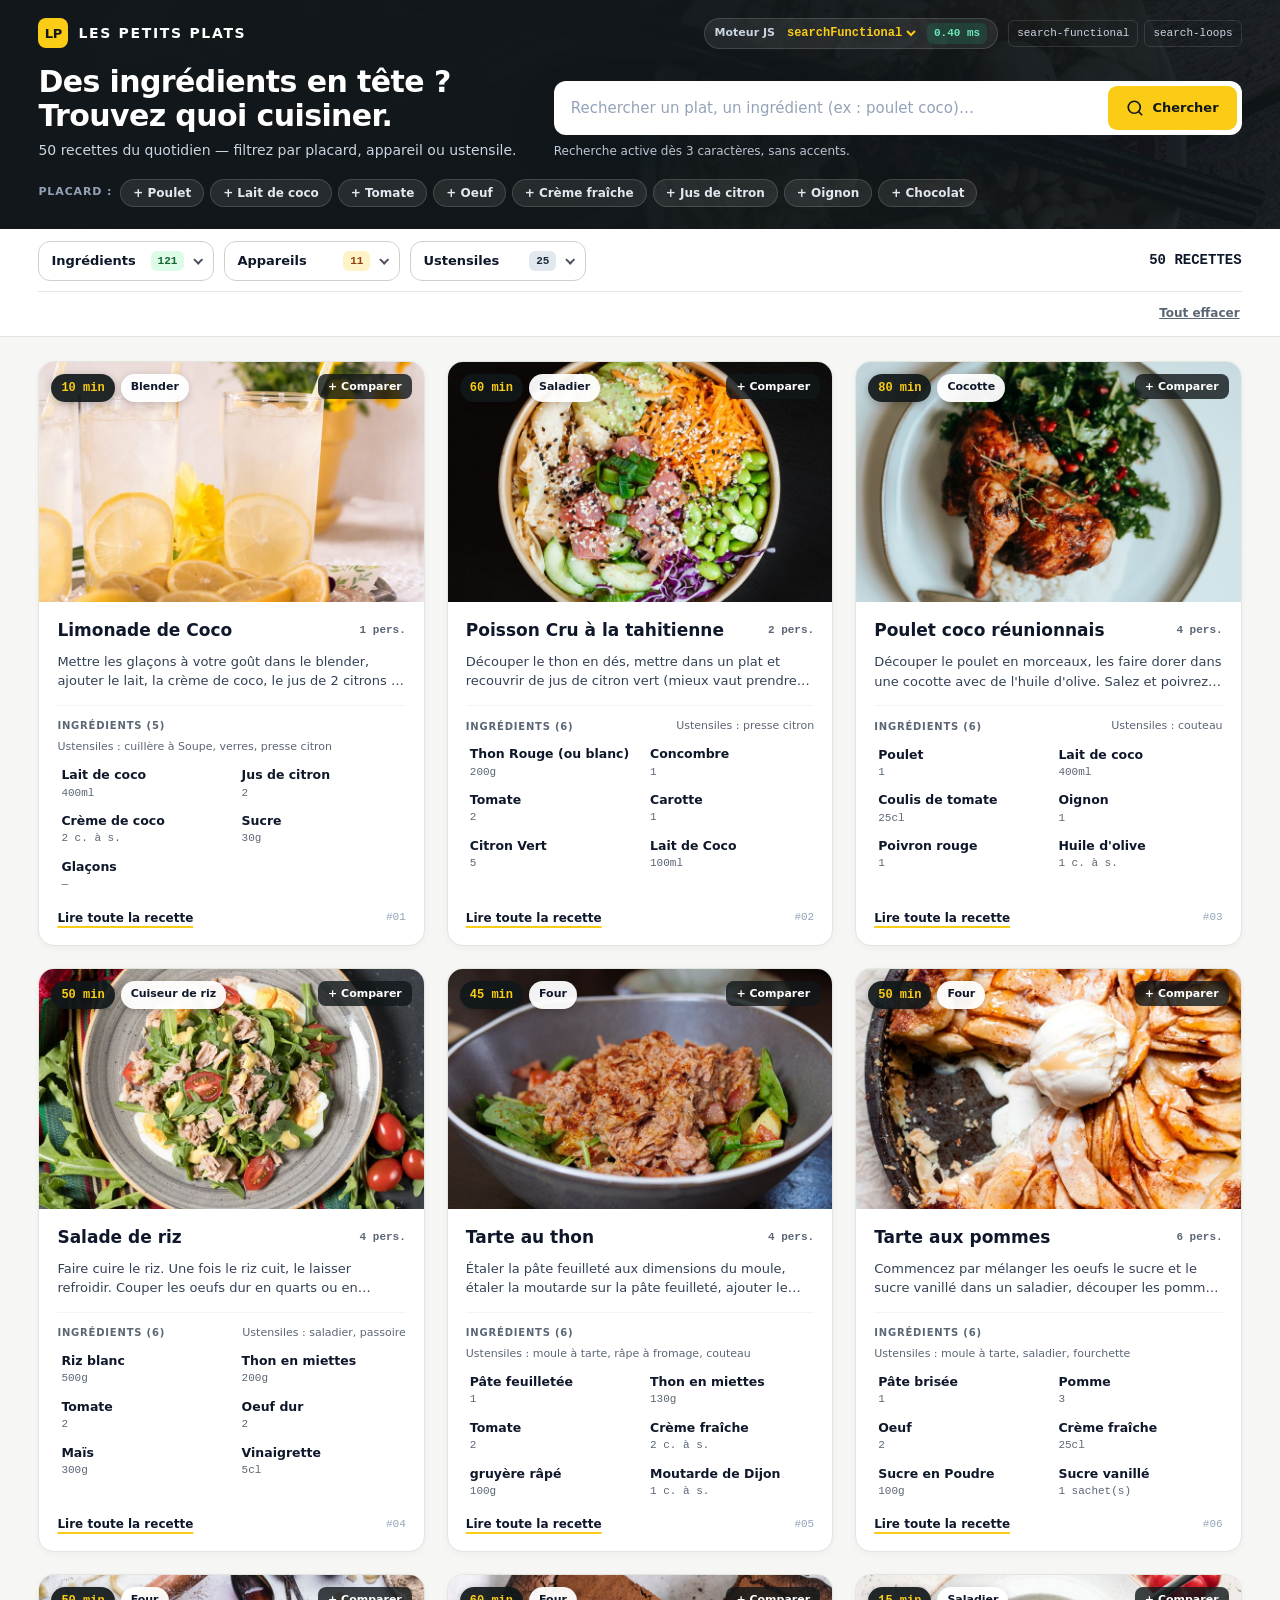
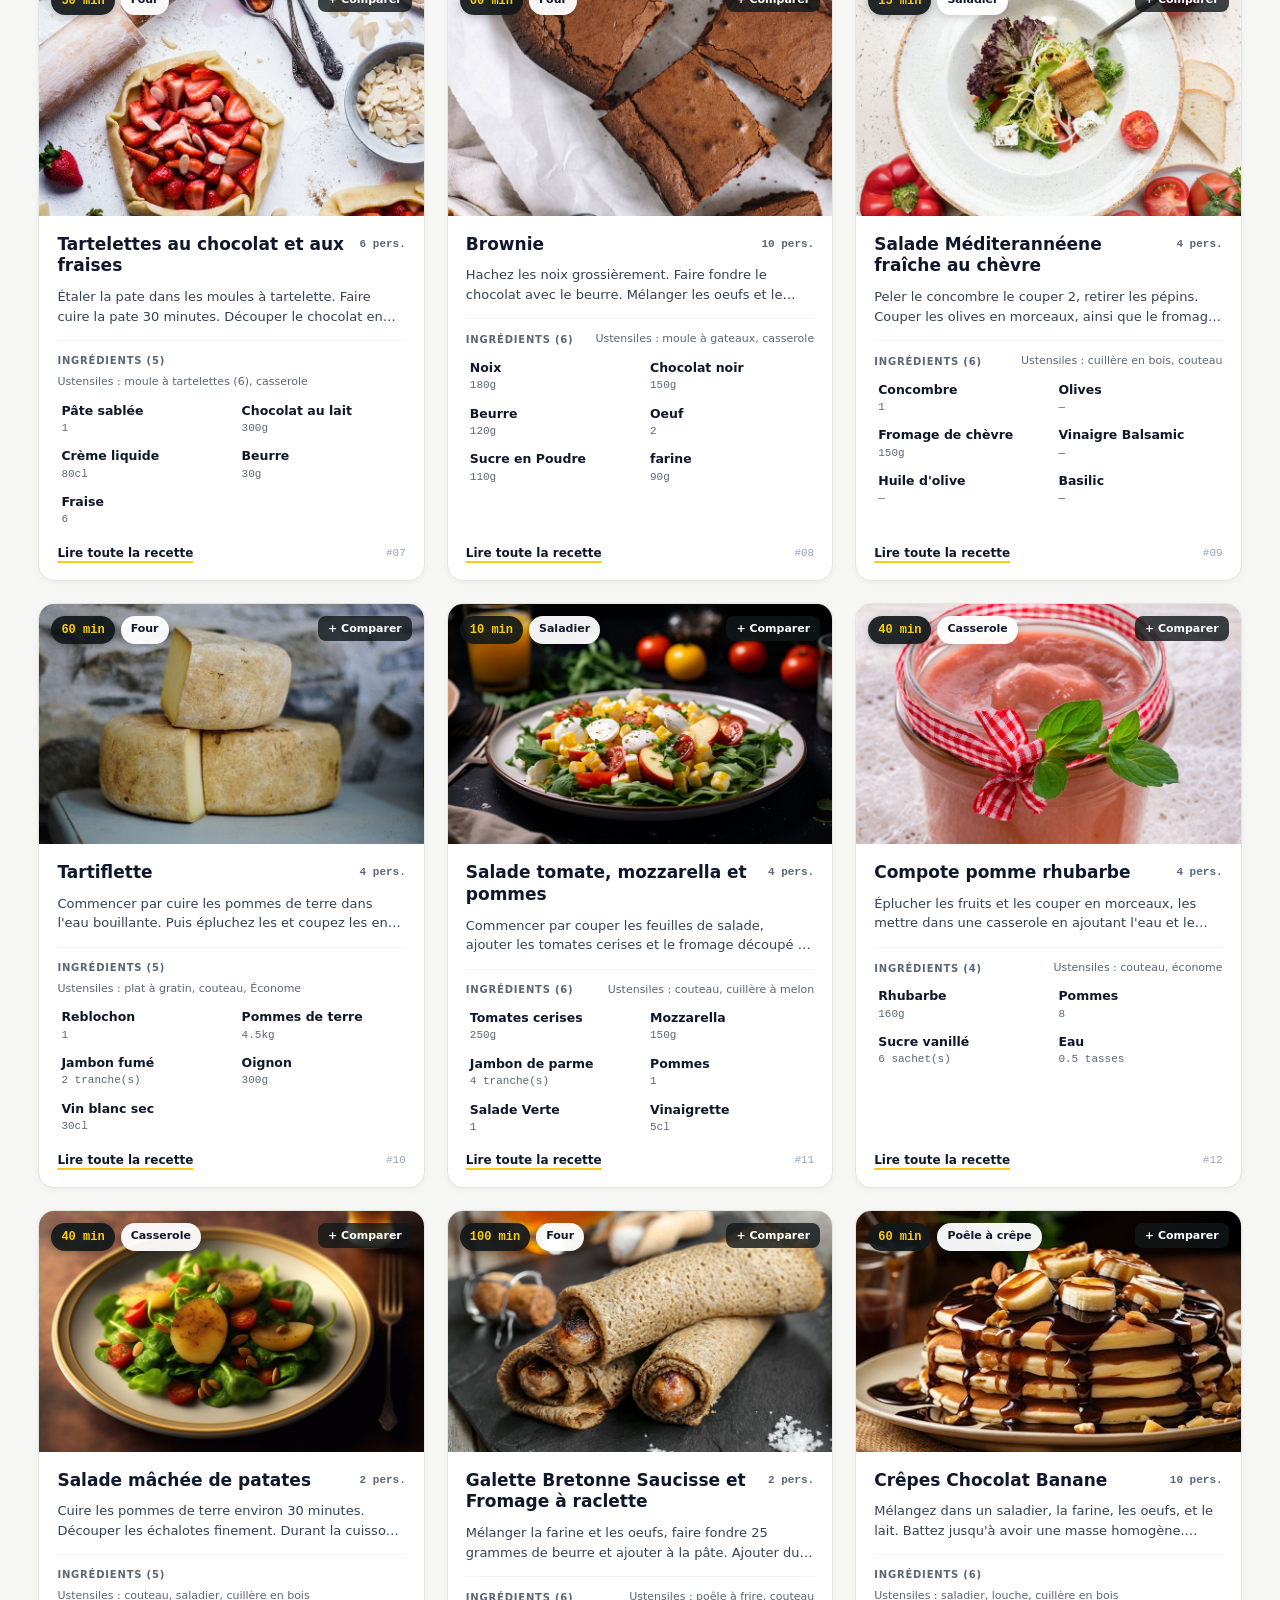
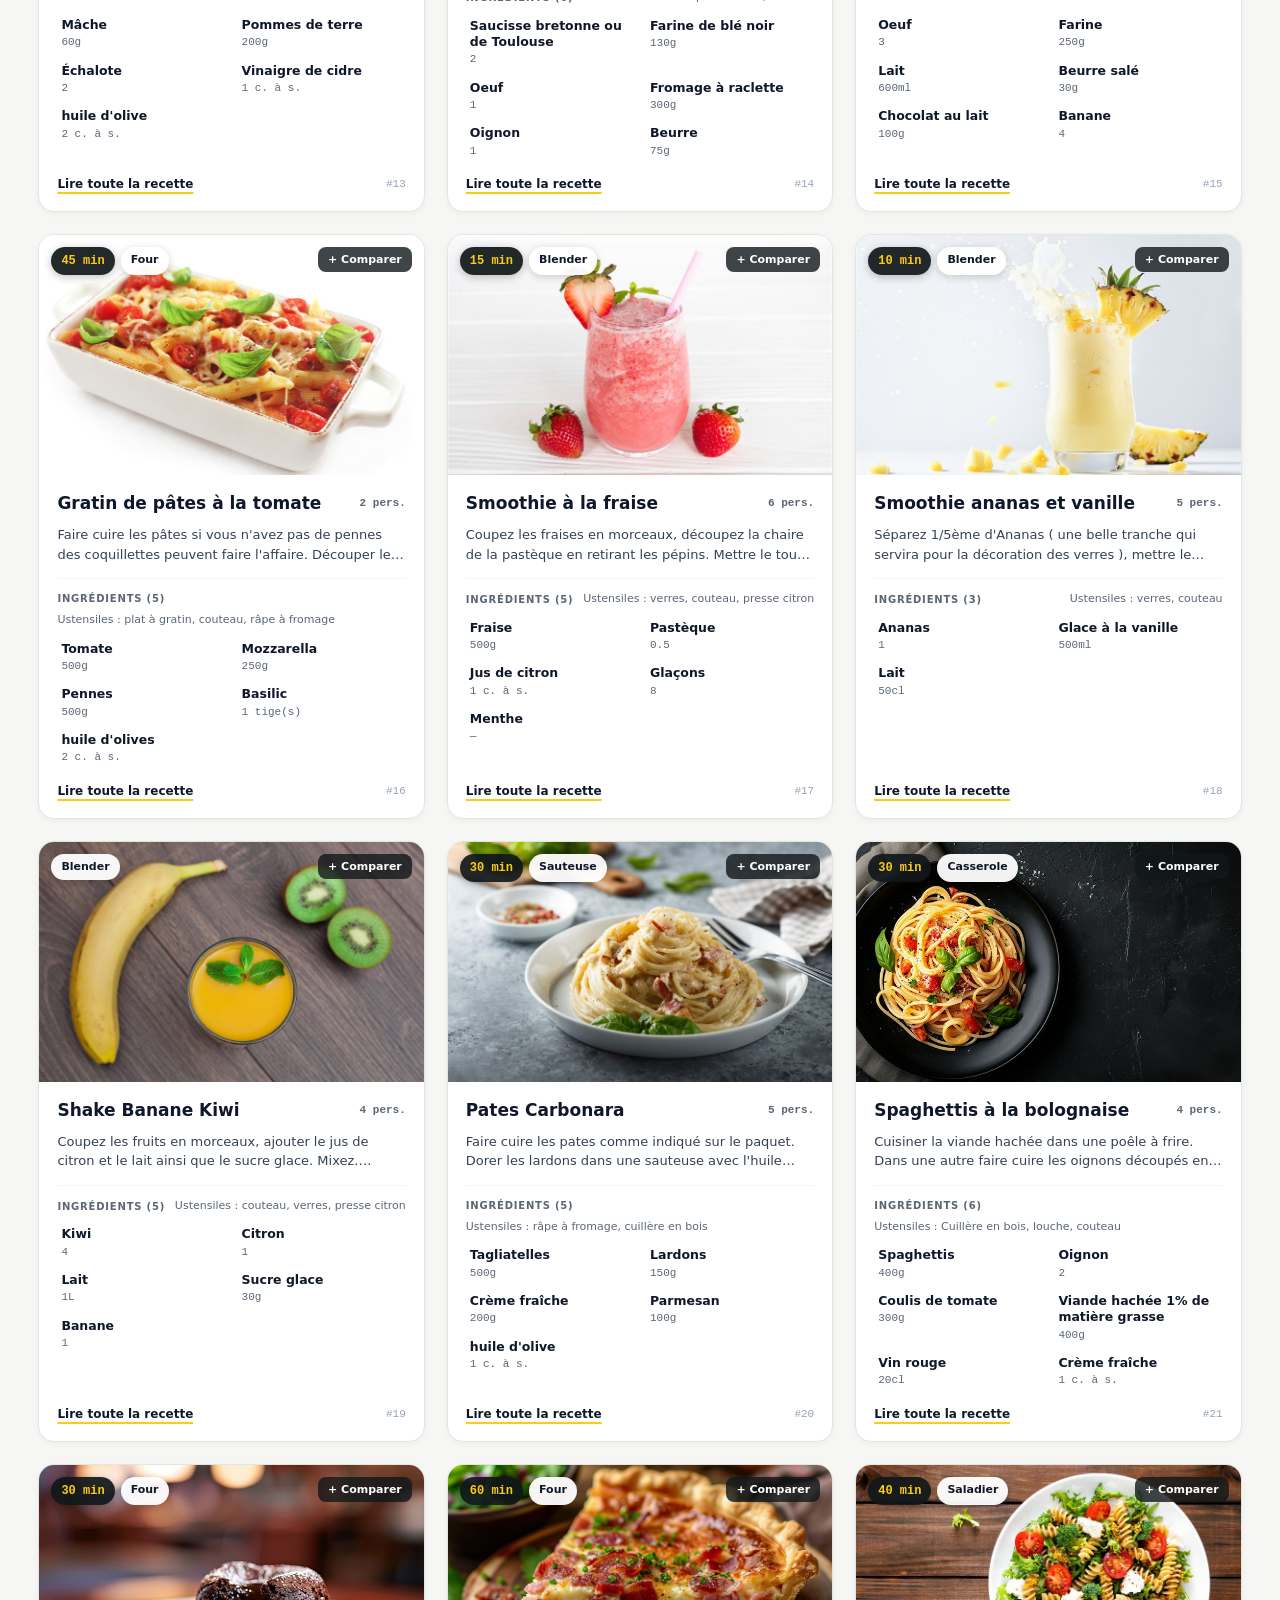
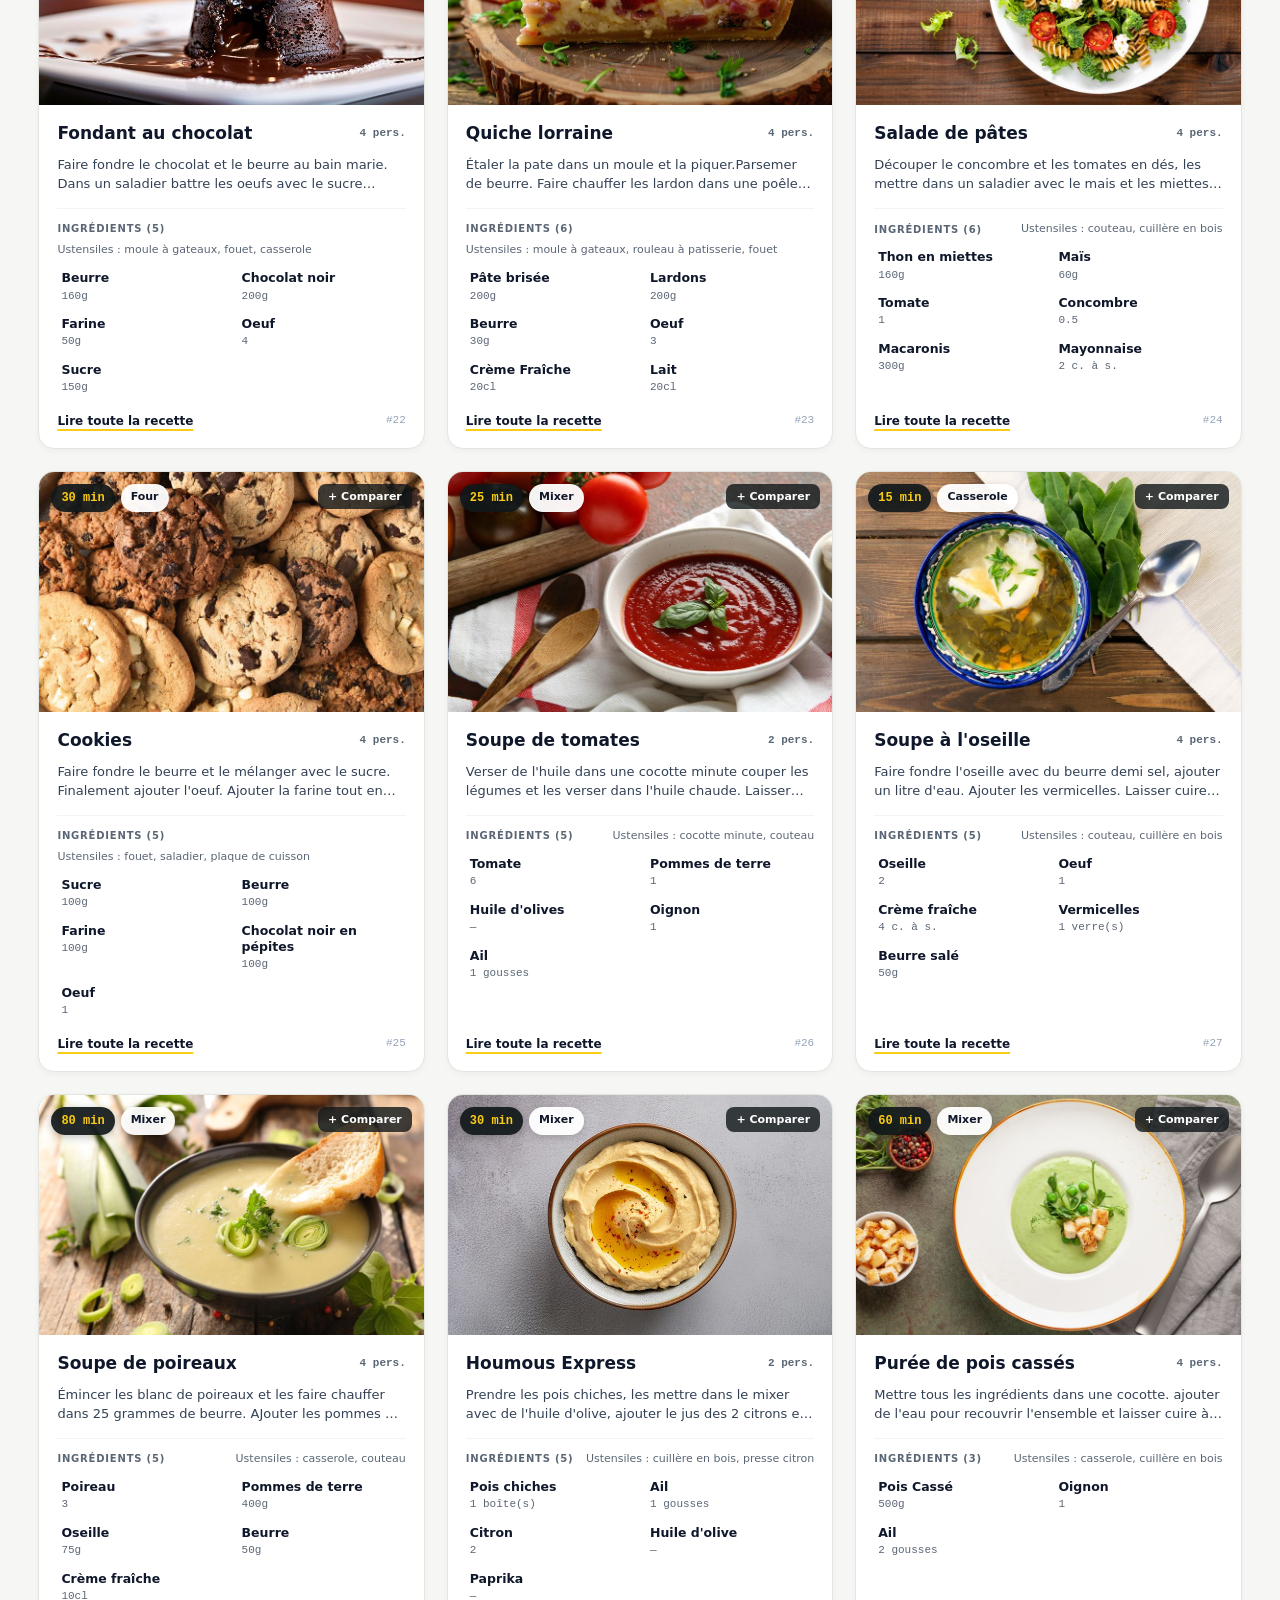
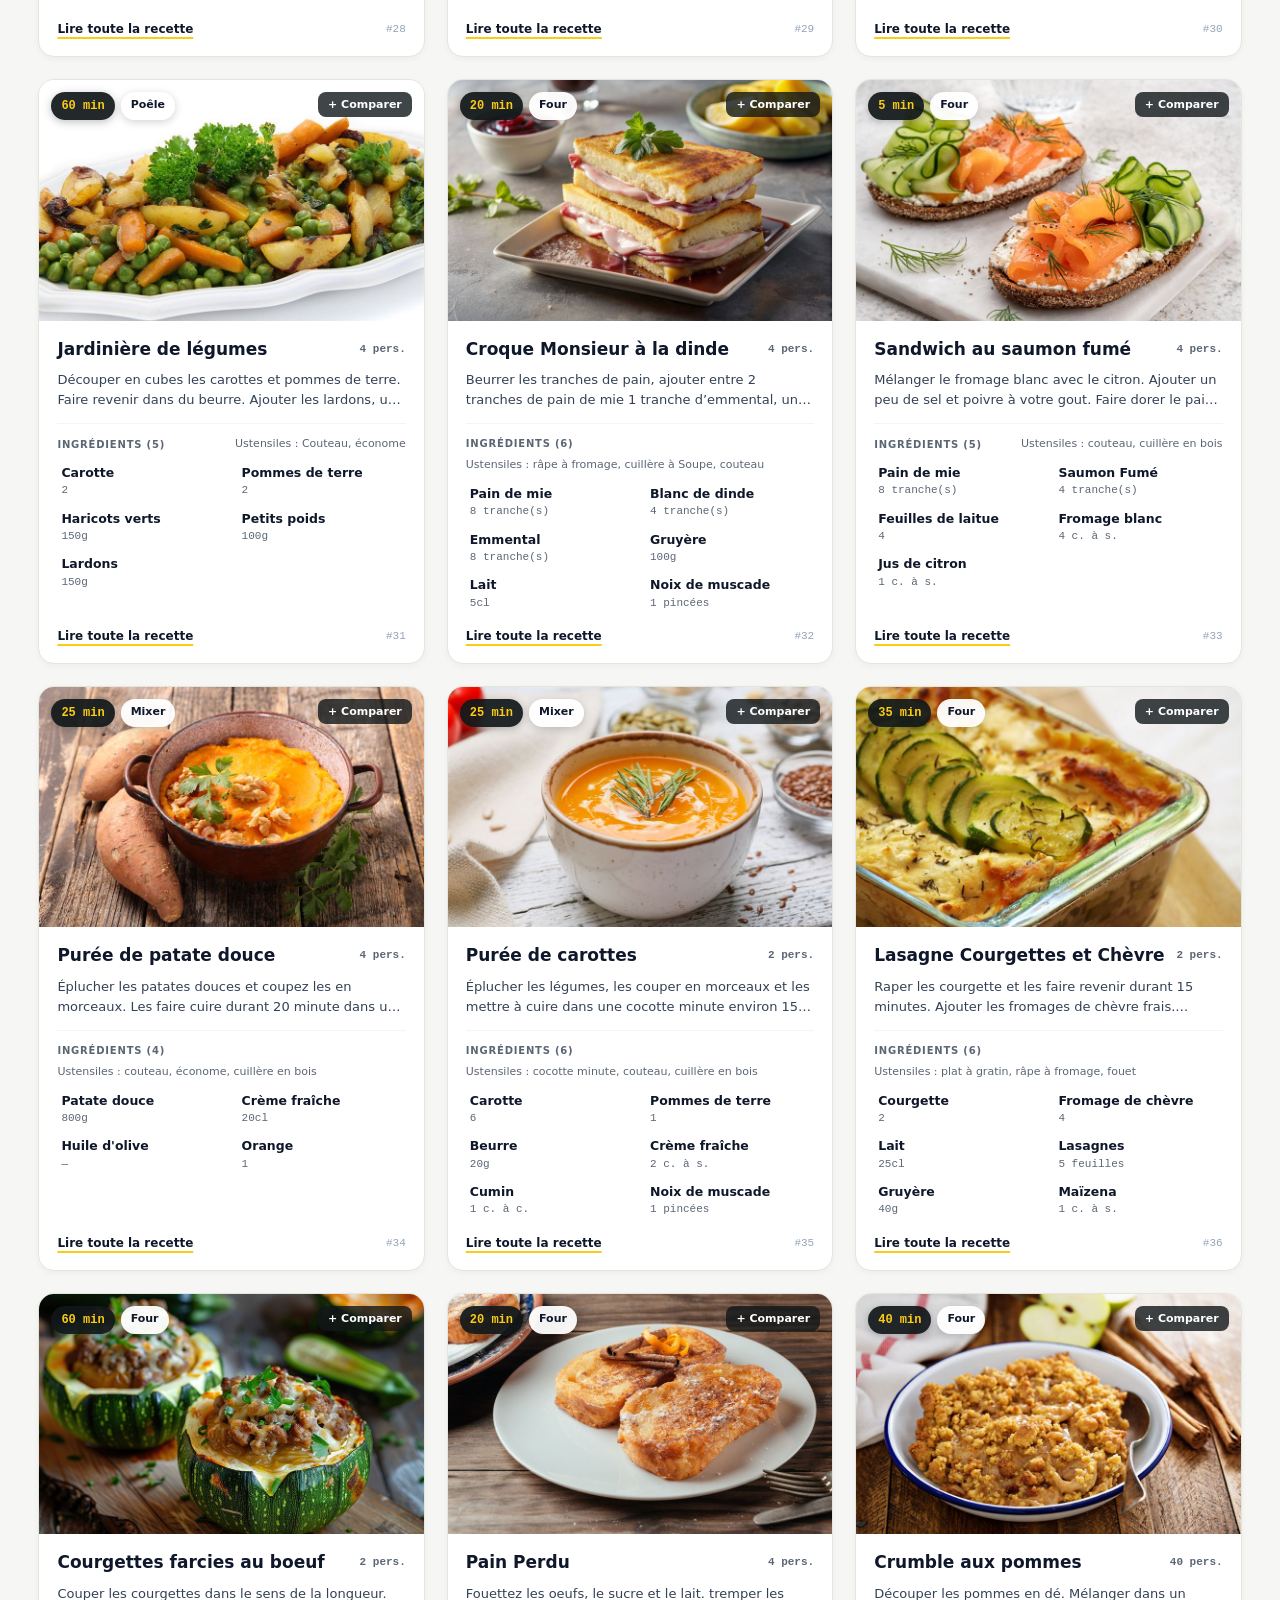
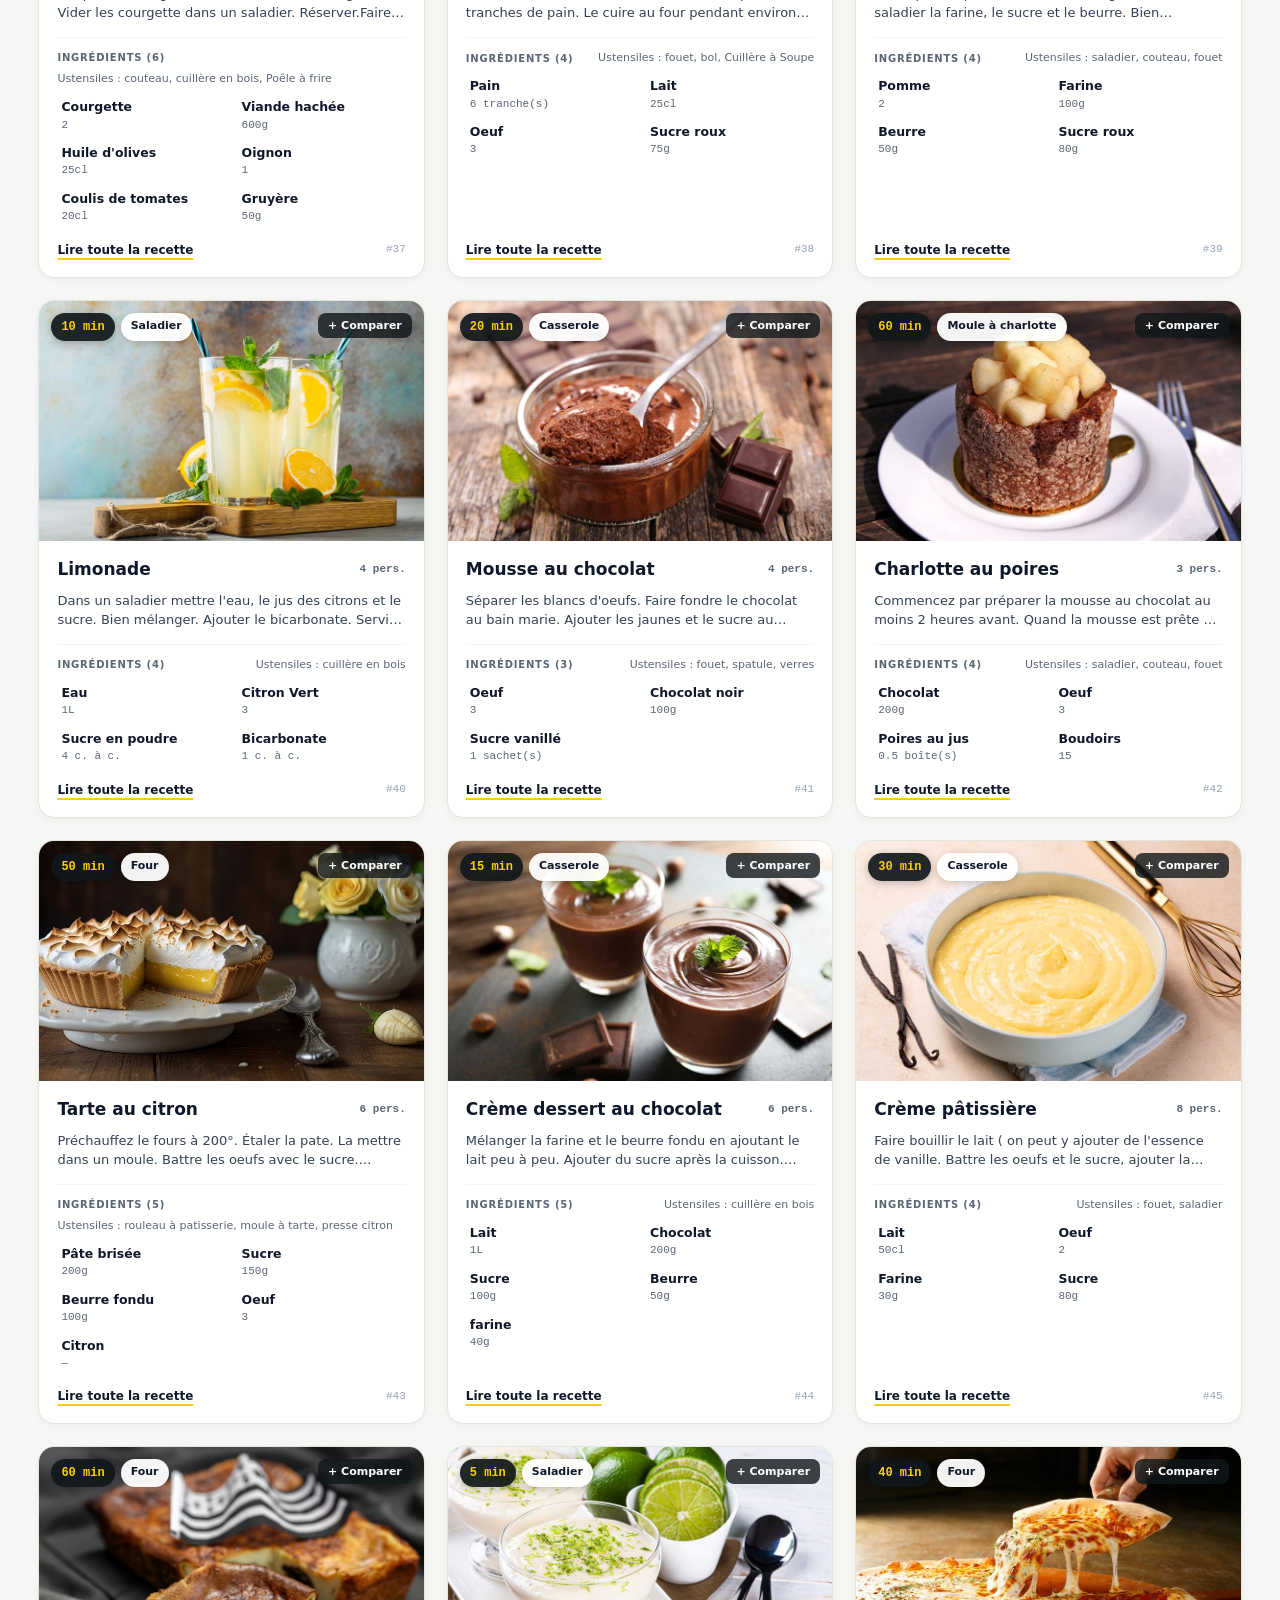
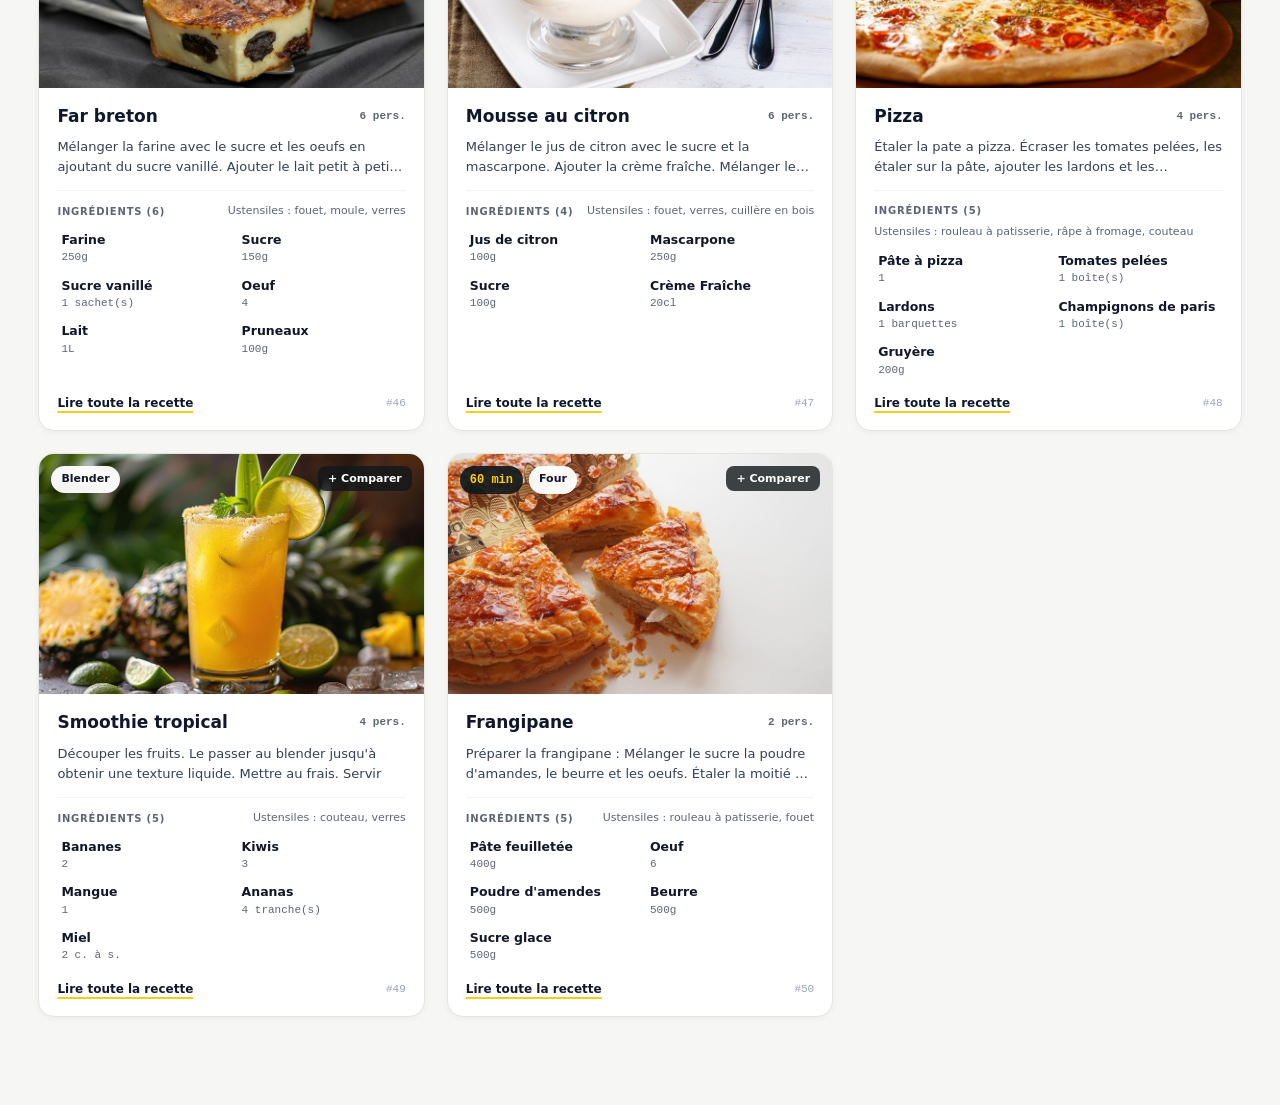
==== commit dbbdf04f: "Redesign Les Petits Plats in Atelier Ardoise & Citron direction and optimize images" ====
--- a/index.html
+++ b/index.html
@@ -3,22 +3,8 @@
   <head>
     <meta charset="utf-8" />
     <meta name="viewport" content="width=device-width, initial-scale=1" />
-    <title>Les Petits Plats</title>
+    <title>Les Petits Plats — Atelier Ardoise &amp; Citron</title>
     <link rel="stylesheet" href="src/styles/main.css" />
-    <style>
-      /* ensures the "Search recipes" label stays for screen readers only */
-      .sr-only {
-        position: absolute !important;
-        width: 1px;
-        height: 1px;
-        padding: 0;
-        margin: -1px;
-        overflow: hidden;
-        clip: rect(0, 0, 0, 0);
-        white-space: nowrap;
-        border: 0;
-      }
-    </style>
   </head>
   <body>
     <header class="hero">
@@ -27,135 +13,256 @@
         src="public/assets/images/hero.jpg"
         alt=""
         aria-hidden="true"
+        width="1600"
+        height="900"
+        fetchpriority="high"
+        decoding="async"
       />
+      <div class="hero-scrim" aria-hidden="true"></div>
+
       <div class="hero-inner container">
-        <a class="logo" href="#" aria-label="Les Petits Plats">
-          <span class="logo-wordmark" aria-hidden="true">LES PETITS PLATS</span>
-          <span class="logo-mark" aria-hidden="true"></span>
-        </a>
-
-        <h1 class="hero-title">
-          CHERCHEZ PARMI PLUS DE 50 RECETTES<br />
-          DU QUOTIDIEN, SIMPLES &amp; DÉLICIEUSES
-        </h1>
-
-        <form class="hero-search" role="search" onsubmit="return false;">
-          <label for="main-search" class="sr-only"
-            >Rechercher des recettes</label
-          >
-          <div class="search-wrapper">
-            <input
-              id="main-search"
-              class="hero-input"
-              type="search"
-              placeholder="Rechercher une recette, un ingrédient, …"
-            />
+        <div class="hero-topbar">
+          <a class="logo" href="#" aria-label="Les Petits Plats — Réinitialiser">
+            <span class="logo-monogram" aria-hidden="true">LP</span>
+            <span class="logo-wordmark">LES PETITS PLATS</span>
+          </a>
+
+          <div class="hero-tools">
+            <div class="algo-switch">
+              <label for="impl" class="algo-label">Moteur JS</label>
+              <select id="impl" class="algo-select">
+                <option value="functional">searchFunctional</option>
+                <option value="loops">searchLoops</option>
+              </select>
+              <span id="search-perf" class="perf-badge" aria-live="polite">0.00 ms</span>
+            </div>
+
+            <nav class="branch-links" aria-label="Branches benchmark">
+              <a
+                href="https://github.com/DRGYZ/Les-Petits-Plats/tree/search-functional"
+                target="_blank"
+                rel="noopener noreferrer"
+                class="branch-link"
+              >
+                search-functional
+              </a>
+              <a
+                href="https://github.com/DRGYZ/Les-Petits-Plats/tree/search-loops"
+                target="_blank"
+                rel="noopener noreferrer"
+                class="branch-link"
+              >
+                search-loops
+              </a>
+            </nav>
+          </div>
+        </div>
+
+        <div class="hero-workbench">
+          <div class="hero-copy">
+            <h1 class="hero-title">
+              Des ingrédients en tête&nbsp;? Trouvez quoi cuisiner.
+            </h1>
+            <p class="hero-subtitle">
+              50 recettes du quotidien — filtrez par placard, appareil ou ustensile.
+            </p>
+          </div>
+
+          <div class="hero-search-col">
+            <form class="hero-search" role="search" onsubmit="return false;">
+              <label for="main-search" class="sr-only">Rechercher des recettes</label>
+              <div class="search-wrapper">
+                <input
+                  id="main-search"
+                  class="hero-input"
+                  type="search"
+                  autocomplete="off"
+                  placeholder="Rechercher un plat, un ingrédient (ex : poulet coco)…"
+                />
+                <button
+                  class="hero-clear"
+                  type="button"
+                  aria-label="Effacer la recherche"
+                >
+                  ×
+                </button>
+                <button class="hero-btn" type="button" aria-label="Rechercher">
+                  <svg
+                    xmlns="http://www.w3.org/2000/svg"
+                    viewBox="0 0 24 24"
+                    width="18"
+                    height="18"
+                    fill="none"
+                    stroke="currentColor"
+                    stroke-width="2.2"
+                    stroke-linecap="round"
+                    stroke-linejoin="round"
+                    aria-hidden="true"
+                  >
+                    <circle cx="11" cy="11" r="8"></circle>
+                    <line x1="21" y1="21" x2="16.65" y2="16.65"></line>
+                  </svg>
+                  <span class="hero-btn-text">Chercher</span>
+                </button>
+              </div>
+            </form>
+            <div id="search-status" class="search-status" aria-live="polite">
+              Recherche active dès 3 caractères, sans accents.
+            </div>
+          </div>
+        </div>
+
+        <div class="pantry-row" aria-label="Ingrédients rapides du placard">
+          <span class="pantry-label">Placard :</span>
+          <div id="quick-pantry" class="pantry-chips"></div>
+        </div>
+      </div>
+    </header>
+
+    <section class="controls-bar" aria-label="Filtres et résultats">
+      <div class="container">
+        <div class="controls">
+          <div class="selects">
+            <!-- INGREDIENTS -->
+            <details class="dropdown" id="dd-ingredients">
+              <summary>
+                <span class="dd-summary-label">Ingrédients</span>
+                <span class="dd-count dd-count--ing" id="count-ingredients">0</span>
+                <span class="dd-chevron" aria-hidden="true"></span>
+              </summary>
+              <div class="dd-panel">
+                <div class="dd-panel-head">
+                  <span class="dd-title">Ingrédients disponibles</span>
+                </div>
+                <div class="dd-input">
+                  <input
+                    class="dd-search"
+                    type="text"
+                    placeholder="Filtrer (ingrédient)…"
+                    aria-label="Filtrer les ingrédients"
+                  />
+                  <button class="dd-clear" type="button" aria-label="Effacer">
+                    ×
+                  </button>
+                </div>
+                <ul class="dd-list" role="listbox" aria-label="Ingrédients"></ul>
+              </div>
+            </details>
+
+            <!-- APPLIANCES -->
+            <details class="dropdown" id="dd-appliances">
+              <summary>
+                <span class="dd-summary-label">Appareils</span>
+                <span class="dd-count dd-count--app" id="count-appliances">0</span>
+                <span class="dd-chevron" aria-hidden="true"></span>
+              </summary>
+              <div class="dd-panel">
+                <div class="dd-panel-head">
+                  <span class="dd-title">Appareils disponibles</span>
+                </div>
+                <div class="dd-input">
+                  <input
+                    class="dd-search"
+                    type="text"
+                    placeholder="Filtrer (appareil)…"
+                    aria-label="Filtrer les appareils"
+                  />
+                  <button class="dd-clear" type="button" aria-label="Effacer">
+                    ×
+                  </button>
+                </div>
+                <ul class="dd-list" role="listbox" aria-label="Appareils"></ul>
+              </div>
+            </details>
+
+            <!-- USTENSILS -->
+            <details class="dropdown" id="dd-ustensils">
+              <summary>
+                <span class="dd-summary-label">Ustensiles</span>
+                <span class="dd-count dd-count--ust" id="count-ustensils">0</span>
+                <span class="dd-chevron" aria-hidden="true"></span>
+              </summary>
+              <div class="dd-panel">
+                <div class="dd-panel-head">
+                  <span class="dd-title">Ustensiles disponibles</span>
+                </div>
+                <div class="dd-input">
+                  <input
+                    class="dd-search"
+                    type="text"
+                    placeholder="Filtrer (ustensile)…"
+                    aria-label="Filtrer les ustensiles"
+                  />
+                  <button class="dd-clear" type="button" aria-label="Effacer">
+                    ×
+                  </button>
+                </div>
+                <ul class="dd-list" role="listbox" aria-label="Ustensiles"></ul>
+              </div>
+            </details>
+          </div>
+
+          <div class="results-toolbar">
             <button
-              class="hero-clear"
+              id="compare-toggle-btn"
               type="button"
-              aria-label="Effacer la recherche"
+              class="compare-toggle-btn"
+              hidden
             >
-              ×
+              Comparer (0/3)
             </button>
-            <button class="hero-btn" type="button" aria-label="Rechercher">
-              <!-- White magnifying glass -->
-              <svg
-                xmlns="http://www.w3.org/2000/svg"
-                viewBox="0 0 24 24"
-                width="27"
-                height="28"
-                fill="none"
-                stroke="white"
-                stroke-width="2"
-                stroke-linecap="round"
-                stroke-linejoin="round"
-              >
-                <circle cx="11" cy="11" r="8"></circle>
-                <line x1="21" y1="21" x2="16.65" y2="16.65"></line>
-              </svg>
-            </button>
-          </div>
-        </form>
-      </div>
-    </header>
-
-    <!-- Filters row -->
-    <section class="controls container">
-      <div class="selects">
-        <!-- INGREDIENTS -->
-        <details class="dropdown" id="dd-ingredients">
-          <summary>Ingrédients</summary>
-          <div class="dd-panel">
-            <div class="dd-title">Ingrédients</div>
-            <div class="dd-input">
-              <input
-                class="dd-search"
-                type="text"
-                placeholder="Rechercher un ingrédient…"
-              />
-              <button class="dd-clear" type="button" aria-label="Effacer">
-                ×
-              </button>
-            </div>
-            <ul class="dd-list" role="listbox"></ul>
-          </div>
-        </details>
-
-        <!-- APPLIANCES -->
-        <details class="dropdown" id="dd-appliances">
-          <summary>Appareils</summary>
-          <div class="dd-panel">
-            <div class="dd-title">Appareils</div>
-            <div class="dd-input">
-              <input
-                class="dd-search"
-                type="text"
-                placeholder="Rechercher un appareil…"
-              />
-              <button class="dd-clear" type="button" aria-label="Effacer">
-                ×
-              </button>
-            </div>
-            <ul class="dd-list" role="listbox"></ul>
-          </div>
-        </details>
-
-        <!-- USTENSILS -->
-        <details class="dropdown" id="dd-ustensils">
-          <summary>Ustensiles</summary>
-          <div class="dd-panel">
-            <div class="dd-title">Ustensiles</div>
-            <div class="dd-input">
-              <input
-                class="dd-search"
-                type="text"
-                placeholder="Rechercher un ustensile…"
-              />
-              <button class="dd-clear" type="button" aria-label="Effacer">
-                ×
-              </button>
-            </div>
-            <ul class="dd-list" role="listbox"></ul>
-          </div>
-        </details>
-      </div>
-
-      <div class="chips-and-count">
-        <div id="active-tags" class="tags-active"></div>
-        <div class="count" id="results-count">0 recettes</div>
+            <div class="count" id="results-count" aria-live="polite">50 recettes</div>
+          </div>
+        </div>
+
+        <div id="active-tags-row" class="active-tags-row" hidden>
+          <div id="active-tags" class="tags-active"></div>
+          <button id="reset-all-btn" type="button" class="reset-all-btn">
+            Tout effacer
+          </button>
+        </div>
       </div>
     </section>
 
     <main class="slab">
       <div class="container">
+        <section
+          id="compare-panel"
+          class="compare-panel"
+          aria-label="Comparateur de recettes"
+          hidden
+        ></section>
+
         <div id="cards" class="cards-grid"></div>
-        <div id="empty" class="empty-state" hidden>
-          Aucune recette ne correspond à votre critère…
-        </div>
+
+        <section
+          id="empty"
+          class="empty-state"
+          aria-live="polite"
+          hidden
+        ></section>
       </div>
     </main>
 
-    <!-- Data first -->
+    <div id="compare-dock" class="compare-dock" hidden>
+      <div class="compare-dock-inner">
+        <span id="compare-dock-label" class="compare-dock-label"></span>
+        <div class="compare-dock-actions">
+          <button id="compare-dock-open" type="button" class="compare-dock-btn">
+            Ouvrir le comparatif
+          </button>
+          <button
+            id="compare-dock-clear"
+            type="button"
+            class="compare-dock-clear"
+            aria-label="Vider la comparaison"
+          >
+            ×
+          </button>
+        </div>
+      </div>
+    </div>
+
     <script src="src/data/recipes.js" defer></script>
     <script src="src/app.js" defer></script>
   </body>
--- a/src/styles/main.css
+++ b/src/styles/main.css
@@ -1,51 +1,72 @@
-@import url("https://fonts.googleapis.com/css2?family=Anton&family=Manrope:wght@400;500;700;800&display=swap");
-
 /* =========================
-   VARIABLES + BASE
+   DIRECTION A: ATELIER ARDOISE & CITRON
 ========================= */
 :root {
-  --bg: #fff;
-  --fg: #101828;
-  --muted: #667085;
-  --brand: #2f5af3;
-  --card: #f7f7fb;
-  --ring: rgba(47, 90, 243, 0.14);
-  --border: #ececf3;
-  --radius: 16px;
-  --chip: #ffcc46;
-
-  /* filter pill specifics */
-  --pill-bg: #fff;
-  --pill-text: #111;
-  --pill-border: #e7e7ee;
-  --panel-shadow: 0 10px 30px rgba(16, 24, 40, 0.08);
-  --chev: #222;
-  --search-icon: #6b7280;
-  --yellow: #ffcc46;
-  --yellow-ink: #1a1a1a;
-  --card-panel: #f6f6f6;
-  --card-shadow: 0 18px 32px rgba(16, 24, 40, 0.08);
-  --card-label: #7a7a7a;
-}
-* {
+  --bg-canvas: #f6f7f4;
+  --bg-workbench: #11171a;
+  --bg-workbench-2: #1a2328;
+  --bg-card: #ffffff;
+  --bg-subtle: #f1f4ef;
+
+  --ink: #0f172a;
+  --ink-body: #334155;
+  --ink-muted: #5b6675;
+
+  --citron: #facc15;
+  --citron-hover: #eab308;
+  --citron-soft: #fef9c3;
+  --citron-ink: #11171a;
+
+  --basil: #15803d;
+  --basil-bg: #ecfdf5;
+  --basil-border: #bbf7d0;
+
+  --border: #e2e6df;
+  --border-strong: #cbd2c9;
+
+  --radius-sm: 8px;
+  --radius-md: 12px;
+  --radius-lg: 16px;
+  --shadow-sm: 0 2px 6px rgba(15, 23, 42, 0.04);
+  --shadow-md: 0 10px 26px rgba(15, 23, 42, 0.08);
+  --shadow-lg: 0 20px 44px rgba(15, 23, 42, 0.14);
+
+  --font-sans: "Plus Jakarta Sans", "Inter", "Segoe UI", system-ui, -apple-system,
+    sans-serif;
+  --font-mono: "JetBrains Mono", ui-monospace, "Cascadia Mono", Consolas,
+    monospace;
+}
+
+*,
+*::before,
+*::after {
   box-sizing: border-box;
 }
+
 html,
 body {
   margin: 0;
-}
+  padding: 0;
+}
+
 body {
-  font-family: Inter, ui-sans-serif, system-ui, -apple-system, Segoe UI, Roboto,
-    Arial, sans-serif;
-  color: var(--fg);
-  background: var(--bg);
-}
+  font-family: var(--font-sans);
+  color: var(--ink);
+  background: var(--bg-canvas);
+  line-height: 1.5;
+  -webkit-font-smoothing: antialiased;
+}
+
+.mono-num {
+  font-family: var(--font-mono);
+  font-variant-numeric: tabular-nums;
+}
+
 .container {
-  width: min(1100px, 92vw);
+  width: min(1360px, 94vw);
   margin: 0 auto;
 }
 
-/* visually-hidden utility for a11y */
 .sr-only {
   position: absolute !important;
   width: 1px;
@@ -59,124 +80,213 @@
 }
 
 /* =========================
-   HERO
+   COMPACT SLATE WORKBENCH HEADER
 ========================= */
 .hero {
   position: relative;
-  height: 360px;
-  color: #fff;
-}
-.hero::after {
-  content: "";
-  position: absolute;
-  inset: 0;
-  background: linear-gradient(180deg, rgba(0, 0, 0, 0.35), rgba(0, 0, 0, 0.35));
-  pointer-events: none;
-}
+  overflow: hidden;
+  background: var(--bg-workbench);
+  color: #ffffff;
+  padding: 18px 0 20px;
+}
+
 .hero-bg {
   position: absolute;
   inset: 0;
   width: 100%;
   height: 100%;
   object-fit: cover;
-  filter: brightness(0.55);
-}
+  opacity: 0.24;
+  pointer-events: none;
+}
+
+.hero-scrim {
+  position: absolute;
+  inset: 0;
+  background: linear-gradient(
+    95deg,
+    rgba(17, 23, 26, 0.98) 0%,
+    rgba(17, 23, 26, 0.88) 55%,
+    rgba(17, 23, 26, 0.62) 100%
+  );
+  pointer-events: none;
+}
+
 .hero-inner {
   position: relative;
   z-index: 1;
-  height: 100%;
   display: flex;
   flex-direction: column;
+  gap: 16px;
+}
+
+.hero-topbar {
+  display: flex;
+  flex-wrap: wrap;
+  align-items: center;
+  justify-content: space-between;
+  gap: 12px;
+}
+
+.logo {
+  display: inline-flex;
+  align-items: center;
+  gap: 10px;
+  color: #ffffff;
+  text-decoration: none;
+}
+
+.logo-monogram {
+  display: inline-flex;
+  align-items: center;
   justify-content: center;
-  align-items: center;
-  gap: 18px;
-  text-align: center;
-}
-.logo {
-  position: absolute;
-  top: 22px;
-  left: 24px;
+  width: 30px;
+  height: 30px;
+  border-radius: var(--radius-sm);
+  background: var(--citron);
+  color: var(--citron-ink);
+  font-weight: 900;
+  font-size: 13px;
+  letter-spacing: -0.02em;
+}
+
+.logo-wordmark {
+  font-weight: 800;
+  font-size: 14px;
+  letter-spacing: 0.12em;
+  text-transform: uppercase;
+}
+
+.hero-tools {
+  display: flex;
+  flex-wrap: wrap;
+  align-items: center;
+  gap: 10px;
+}
+
+.algo-switch {
   display: inline-flex;
   align-items: center;
-  gap: 10px;
-  color: #fff;
+  gap: 8px;
+  padding: 4px 10px;
+  border-radius: 999px;
+  background: rgba(255, 255, 255, 0.08);
+  border: 1px solid rgba(255, 255, 255, 0.14);
+}
+
+.algo-label {
+  font-size: 11px;
+  font-weight: 600;
+  color: #cbd5e1;
+}
+
+.algo-select {
+  background: transparent;
+  border: 0;
+  color: var(--citron);
+  font-family: var(--font-mono);
+  font-size: 12px;
+  font-weight: 700;
+  cursor: pointer;
+}
+
+.algo-select option {
+  background: var(--bg-workbench);
+  color: #ffffff;
+}
+
+.perf-badge {
+  font-family: var(--font-mono);
+  font-variant-numeric: tabular-nums;
+  font-size: 11px;
+  font-weight: 700;
+  padding: 2px 7px;
+  border-radius: 6px;
+  background: rgba(16, 185, 129, 0.16);
+  color: #6ee7b7;
+}
+
+.branch-links {
+  display: inline-flex;
+  align-items: center;
+  gap: 6px;
+}
+
+.branch-link {
+  font-family: var(--font-mono);
+  font-size: 11px;
+  color: #cbd5e1;
   text-decoration: none;
-  z-index: 2;
-}
-.logo-wordmark {
-  display: block;
-  font-family: "Anton", "Arial Narrow", sans-serif;
-  font-size: 30px;
-  line-height: 0.95;
-  letter-spacing: 0.01em;
-  white-space: nowrap;
-}
-.logo-mark {
-  position: relative;
-  width: 22px;
-  height: 22px;
-  flex: 0 0 22px;
-  border: 3px solid #fff;
-  border-radius: 999px;
-}
-.logo-mark::after {
-  content: "";
-  position: absolute;
-  inset: 4px;
-  border: 2px solid #fff;
-  border-radius: 999px;
-}
-
-/* optional subtle hover */
-.logo:hover {
-  opacity: 0.9;
+  padding: 4px 8px;
+  border-radius: 6px;
+  border: 1px solid rgba(255, 255, 255, 0.12);
+  transition: background 0.15s ease, color 0.15s ease;
+}
+
+.branch-link:hover {
+  background: rgba(255, 255, 255, 0.12);
+  color: #ffffff;
+}
+
+.hero-workbench {
+  display: grid;
+  grid-template-columns: minmax(0, 5fr) minmax(0, 7fr);
+  align-items: end;
+  gap: 24px;
 }
 
 .hero-title {
-  margin: 0 auto;
-  max-width: 720px;
-  letter-spacing: 0.2px;
+  margin: 0;
+  font-size: clamp(22px, 2.4vw, 30px);
   font-weight: 800;
   line-height: 1.15;
-  font-size: 34px;
-  text-transform: uppercase;
-  color: var(--chip);
-  text-shadow: 0 2px 6px rgba(0, 0, 0, 0.35);
-}
+  letter-spacing: -0.02em;
+  color: #ffffff;
+}
+
+.hero-subtitle {
+  margin: 6px 0 0;
+  font-size: 14px;
+  color: #cbd5e1;
+}
+
+.hero-search-col {
+  display: flex;
+  flex-direction: column;
+  gap: 6px;
+}
+
 .hero-search {
-  display: flex;
-  align-items: center;
-  gap: 10px;
   width: 100%;
-  max-width: 720px;
-  margin: 0 auto;
-}
-.hero-field {
-  position: relative;
-  flex: 1;
-  width: 100%;
-  max-width: 954px;
-  height: 72px;
-}
+}
+
 .search-wrapper {
   position: relative;
-  width: 100%;
-  max-width: 954px;
-  height: 72px;
-  border-radius: 14px;
-  overflow: hidden;
-}
+  display: flex;
+  align-items: center;
+  background: #ffffff;
+  border-radius: var(--radius-md);
+  padding: 5px;
+  box-shadow: var(--shadow-lg);
+}
+
 .hero-input {
-  width: 100%;
-  height: 100%;
-  padding: 16px 134px 16px 18px; /* room on right for clear + search buttons */
-  border: none;
-  border-radius: 14px;
-  font-size: 16px;
-  background: #fff;
-  color: #101828;
-  box-shadow: 0 6px 22px rgba(0, 0, 0, 0.18);
-}
+  flex: 1;
+  min-width: 0;
+  border: 0;
+  background: transparent;
+  padding: 10px 12px;
+  font-family: var(--font-sans);
+  font-size: 15px;
+  font-weight: 500;
+  color: var(--ink);
+  outline: none;
+}
+
+.hero-input::placeholder {
+  color: #94a3b8;
+}
+
 .hero-input::-webkit-search-cancel-button,
 .hero-input::-webkit-search-decoration,
 .hero-input::-webkit-search-results-button,
@@ -185,507 +295,1205 @@
   appearance: none;
   display: none;
 }
-.hero-input::-ms-clear,
-.hero-input::-ms-reveal {
+
+.hero-clear {
   display: none;
-  width: 0;
-  height: 0;
-}
-.hero-input:focus-visible {
-  outline: 4px solid rgba(255, 204, 70, 0.35);
-}
+  align-items: center;
+  justify-content: center;
+  width: 34px;
+  height: 34px;
+  margin-right: 4px;
+  border: 0;
+  border-radius: var(--radius-sm);
+  background: transparent;
+  color: #64748b;
+  font-size: 20px;
+  line-height: 1;
+  cursor: pointer;
+}
+
+.hero-clear.show {
+  display: inline-flex;
+}
+
+.hero-clear:hover {
+  background: #f1f5f9;
+  color: var(--ink);
+}
+
 .hero-btn {
+  display: inline-flex;
+  align-items: center;
+  justify-content: center;
+  gap: 8px;
+  height: 44px;
+  padding: 0 18px;
+  border: 0;
+  border-radius: 9px;
+  background: var(--citron);
+  color: var(--citron-ink);
+  font-family: var(--font-sans);
+  font-size: 13px;
+  font-weight: 800;
+  cursor: pointer;
+  flex-shrink: 0;
+  transition: background 0.15s ease;
+}
+
+.hero-btn:hover {
+  background: var(--citron-hover);
+}
+
+.search-status {
+  display: flex;
+  flex-wrap: wrap;
+  align-items: center;
+  justify-content: space-between;
+  gap: 8px;
+  min-height: 20px;
+  font-size: 12px;
+  color: #cbd5e1;
+}
+
+.search-status--warn {
+  color: var(--citron);
+  font-weight: 600;
+}
+
+.broaden-btn {
+  border: 0;
+  background: transparent;
+  padding: 0;
+  color: var(--citron);
+  font-family: var(--font-sans);
+  font-size: 12px;
+  font-weight: 700;
+  text-decoration: underline;
+  cursor: pointer;
+}
+
+.broaden-btn:hover {
+  color: #fef08a;
+}
+
+/* Quick Pantry Strip */
+.pantry-row {
+  display: flex;
+  align-items: center;
+  gap: 8px;
+}
+
+.pantry-label {
+  flex-shrink: 0;
+  font-size: 11px;
+  font-weight: 700;
+  letter-spacing: 0.08em;
+  text-transform: uppercase;
+  color: #94a3b8;
+}
+
+.pantry-chips {
+  display: flex;
+  flex: 1;
+  min-width: 0;
+  align-items: center;
+  gap: 6px;
+  overflow-x: auto;
+  scrollbar-width: none;
+  padding: 2px 0;
+}
+
+.pantry-chips::-webkit-scrollbar {
+  display: none;
+}
+
+.pantry-pill {
+  flex-shrink: 0;
+  border: 1px solid rgba(255, 255, 255, 0.14);
+  background: rgba(255, 255, 255, 0.09);
+  color: #e2e8f0;
+  border-radius: 999px;
+  padding: 6px 12px;
+  font-family: var(--font-sans);
+  font-size: 12px;
+  font-weight: 600;
+  cursor: pointer;
+  transition: background 0.15s ease, color 0.15s ease, border-color 0.15s ease;
+}
+
+.pantry-pill:hover {
+  background: rgba(255, 255, 255, 0.18);
+  color: #ffffff;
+}
+
+.pantry-pill.is-active {
+  background: var(--citron);
+  border-color: var(--citron);
+  color: var(--citron-ink);
+  font-weight: 700;
+}
+
+/* =========================
+   CONTROLS BAR + DROPDOWNS
+========================= */
+.controls-bar {
+  position: sticky;
+  top: 0;
+  z-index: 30;
+  background: rgba(255, 255, 255, 0.96);
+  backdrop-filter: blur(8px);
+  border-bottom: 1px solid var(--border);
+  padding: 12px 0;
+}
+
+.controls {
+  display: flex;
+  flex-wrap: wrap;
+  align-items: center;
+  justify-content: space-between;
+  gap: 12px;
+}
+
+.selects {
+  position: relative;
+  display: flex;
+  flex-wrap: wrap;
+  align-items: center;
+  gap: 10px;
+}
+
+.dropdown {
+  position: relative;
+}
+
+.dropdown summary {
+  display: flex;
+  align-items: center;
+  gap: 10px;
+  min-width: 176px;
+  padding: 9px 12px;
+  border-radius: var(--radius-md);
+  border: 1px solid var(--border-strong);
+  background: #ffffff;
+  color: var(--ink);
+  font-size: 13px;
+  font-weight: 700;
+  list-style: none;
+  cursor: pointer;
+  user-select: none;
+  transition: border-color 0.15s ease, background 0.15s ease;
+}
+
+.dd-summary-label {
+  min-width: 0;
+  overflow: hidden;
+  text-overflow: ellipsis;
+  white-space: nowrap;
+}
+
+.dropdown summary::-webkit-details-marker {
+  display: none;
+}
+
+.dropdown[open] summary {
+  background: var(--bg-workbench);
+  border-color: var(--bg-workbench);
+  color: #ffffff;
+}
+
+.dd-count {
+  margin-left: auto;
+  font-family: var(--font-mono);
+  font-variant-numeric: tabular-nums;
+  font-size: 11px;
+  font-weight: 700;
+  padding: 2px 7px;
+  border-radius: 6px;
+}
+
+.dd-count--ing {
+  background: #dcfce7;
+  color: #166534;
+}
+
+.dd-count--app {
+  background: #fef3c7;
+  color: #92400e;
+}
+
+.dd-count--ust {
+  background: #e2e8f0;
+  color: #1e293b;
+}
+
+.dropdown[open] .dd-count {
+  background: var(--citron);
+  color: var(--citron-ink);
+}
+
+.dd-chevron {
+  width: 7px;
+  height: 7px;
+  border-right: 2px solid currentColor;
+  border-bottom: 2px solid currentColor;
+  transform: rotate(45deg) translateY(-1px);
+  opacity: 0.75;
+  transition: transform 0.15s ease;
+}
+
+.dropdown[open] .dd-chevron {
+  transform: rotate(-135deg) translateY(-1px);
+}
+
+.dropdown .dd-panel {
   position: absolute;
-  right: 10px;
+  top: calc(100% + 8px);
+  left: 0;
+  z-index: 40;
+  width: 288px;
+  padding: 12px;
+  border-radius: var(--radius-md);
+  border: 1px solid var(--border-strong);
+  background: #ffffff;
+  box-shadow: var(--shadow-lg);
+}
+
+.dd-panel-head {
+  display: flex;
+  align-items: center;
+  justify-content: space-between;
+  margin-bottom: 8px;
+}
+
+.dd-title {
+  font-size: 11px;
+  font-weight: 800;
+  letter-spacing: 0.08em;
+  text-transform: uppercase;
+  color: var(--ink-muted);
+}
+
+.dd-input {
+  position: relative;
+}
+
+.dd-search {
+  width: 100%;
+  height: 36px;
+  border: 1px solid var(--border-strong);
+  border-radius: var(--radius-sm);
+  padding: 0 34px 0 10px;
+  font-family: var(--font-sans);
+  font-size: 13px;
+  background: var(--bg-canvas);
+  color: var(--ink);
+}
+
+.dd-search:focus {
+  outline: none;
+  border-color: var(--bg-workbench);
+  background: #ffffff;
+}
+
+.dd-clear {
+  position: absolute;
+  right: 4px;
   top: 50%;
   transform: translateY(-50%);
-  width: 52px;
-  height: 52px;
-  border-radius: 10px;
+  width: 26px;
+  height: 26px;
   border: 0;
-  background: #1d1d1d;
-  display: flex;
-  align-items: center;
-  justify-content: center;
-  cursor: pointer;
-  transition: background 0.2s ease, border-color 0.2s ease, transform 0.08s ease;
-}
-
-/* "X" clear button that appears inside the input */
-.hero-clear {
-  position: absolute;
-  right: 72px;
-  top: 50%;
-  transform: translateY(-50%);
-  width: 32px;
-  height: 32px;
-  border: 0;
-  border-radius: 8px;
+  border-radius: 6px;
   background: transparent;
-  color: #7a7a7a;
-  font-size: 20px;
-  line-height: 1;
-  display: none;
-  align-items: center;
-  justify-content: center;
-  cursor: pointer;
-}
-.hero-btn svg {
-  width: 22px;
-  height: 22px;
-  stroke: #fff;
-  stroke-width: 1.8;
-  pointer-events: none;
-}
-
-/* (optional) Figma-like hover: turn button yellow, icon black */
-.hero-btn:hover {
-  background: #ffcc46;
-  border-color: #ffcc46;
-}
-.hero-btn:hover svg {
-  stroke: #111;
-}
-.hero-clear.show {
-  display: inline-flex;
-}
-
-@media (max-width: 720px) {
-  .logo {
-    top: 20px;
-    left: 18px;
-    gap: 8px;
-  }
-  .logo-wordmark {
-    font-size: 22px;
-  }
-  .logo-mark {
-    width: 18px;
-    height: 18px;
-    flex-basis: 18px;
-  }
-  .logo-mark::after {
-    inset: 3px;
-  }
-  .hero-field,
-  .search-wrapper {
-    height: 52px;
-  }
-  .hero-input {
-    padding-right: 112px;
-  }
-  .hero-btn {
-    right: 8px;
-    top: 50%;
-    transform: translateY(-50%);
-    height: 40px;
-    width: 40px;
-    min-width: 40px;
-    border-radius: 10px;
-  }
-  .hero-clear {
-    right: 52px;
-  }
-  .hero-btn svg {
-    width: 18px;
-    height: 18px;
-  }
-}
-
-/* =========================
-   CONTROLS ROW
-========================= */
-.controls {
-  display: flex;
-  flex-wrap: wrap;
-  justify-content: space-between;
-  align-items: flex-start;
-  gap: 12px;
-}
-.controls .selects {
-  display: flex;
-  gap: 12px;
-  flex-wrap: wrap;
-}
-.chips-and-count {
-  display: flex;
-  justify-content: space-between;
-  align-items: center;
-  gap: 12px;
-}
-.count {
-  text-transform: uppercase;
-  letter-spacing: 0.4px;
-  font-weight: 800;
-  font-size: 14px;
-  color: #0f1222;
-}
-
-/* Active tags (yellow chips) */
-.tags-active {
-  display: flex;
-  flex-wrap: wrap;
-  gap: 10px;
-  margin: 12px 0;
-}
-.tag-chip {
-  background: var(--yellow);
-  color: var(--yellow-ink);
-  padding: 8px 12px;
-  border-radius: 999px;
-  font-weight: 600;
-  font-size: 14px;
-  display: inline-flex;
-  align-items: center;
-  gap: 10px;
-  box-shadow: 0 2px 0 rgba(0, 0, 0, 0.04);
-}
-.tag-chip button {
-  all: unset;
-  cursor: pointer;
-  font-weight: 800;
-  padding: 0 2px;
-  line-height: 1;
-}
-.tag-chip button:hover {
-  transform: scale(1.08);
-}
-
-/* =========================
-   FILTER DROPDOWNS (Figma-style pills)
-========================= */
-.dropdown {
-  position: relative;
-  min-width: 220px;
-  padding: 0;
-  border: 0;
-  background: var(--pill-bg);
-  border-radius: 12px;
-}
-.dropdown summary {
-  display: flex;
-  align-items: center;
-  gap: 10px;
-  padding: 12px 14px;
-  border-radius: 10px;
-  background: var(--pill-bg);
-  color: var(--pill-text);
-  box-shadow: 0 1px 0 rgba(16, 24, 40, 0.04);
-  list-style: none;
-  cursor: pointer;
-  user-select: none;
-  text-transform: uppercase;
-  font-weight: 700;
-  font-size: 14px;
-  outline: none;
-}
-.dropdown summary::-webkit-details-marker {
-  display: none;
-}
-.dropdown summary::after {
-  content: "";
-  width: 8px;
-  height: 8px;
-  margin-left: auto;
-  border-right: 2px solid var(--chev);
-  border-bottom: 2px solid var(--chev);
-  transform: rotate(45deg);
-  opacity: 0.7;
-  transition: transform 0.15s ease;
-}
-.dropdown[open] summary::after {
-  transform: rotate(-135deg);
-}
-
-.dropdown .dd-panel {
-  margin-top: 8px;
-  background: #fff;
-  border: 1px solid var(--pill-border);
-  border-radius: 12px;
-  padding: 12px;
-  box-shadow: var(--panel-shadow);
-}
-.dropdown:not([open]) .dd-panel {
-  display: none;
-}
-
-/* panel title */
-.dd-title {
-  font-weight: 700;
-  font-size: 14px;
-  margin: 2px 2px 10px;
-}
-
-/* search input with icons */
-.dd-input {
-  position: relative;
-}
-.dd-search {
-  width: 100%;
-  height: 40px;
-  border: 1px solid #e5e7eb;
-  border-radius: 10px;
-  padding: 0 38px 0 34px;
-  font-size: 14px;
-  outline: none;
-  background: #fff;
-}
-.dd-search:focus {
-  border-color: #cfd3da;
-  box-shadow: 0 0 0 3px rgba(0, 0, 0, 0.05);
-}
-/* left icon */
-.dd-input::before {
-  content: "";
-  position: absolute;
-  left: 10px;
-  top: 50%;
-  transform: translateY(-50%);
-  width: 16px;
-  height: 16px;
-  opacity: 0.65;
-  background: radial-gradient(var(--search-icon) 45%, transparent 46%) 0 0/100%
-      100%,
-    conic-gradient(from 0deg, transparent 75%, var(--search-icon) 0) 0 0/100%
-      100%;
-  mask: radial-gradient(circle at 45% 45%, #000 45%, transparent 46%) left/16px
-      16px no-repeat,
-    linear-gradient(#000 0 0) right/8px 2px no-repeat;
-}
-/* clear (×) button */
-.dd-clear {
-  position: absolute;
-  right: 6px;
-  top: 50%;
-  transform: translateY(-50%);
-  width: 28px;
-  height: 28px;
-  border: 0;
-  border-radius: 8px;
-  background: transparent;
-  color: #8b8b8b;
-  cursor: pointer;
-  font-size: 18px;
-  line-height: 1;
-}
+  color: #64748b;
+  font-size: 16px;
+  cursor: pointer;
+}
+
 .dd-clear:hover {
-  background: #f3f4f6;
-  color: #333;
-}
-
-/* list */
+  background: #e2e8f0;
+  color: var(--ink);
+}
+
 .dd-list {
   list-style: none;
-  margin: 10px 0 0;
+  margin: 8px 0 0;
   padding: 0;
-  max-height: 260px;
-  overflow: auto;
-  display: block;
-}
+  max-height: 240px;
+  overflow-y: auto;
+}
+
 .dd-list li {
-  padding: 10px 12px;
-  border-radius: 8px;
-  cursor: pointer;
-  transition: background 0.12s ease, color 0.12s ease;
-}
-.dd-list li:hover {
-  background: var(--yellow);
-  color: var(--yellow-ink);
-}
-
-.dd-list li:active {
-  transform: translateY(0.5px);
-}
-.dd-list li.active,
+  display: flex;
+  align-items: center;
+  justify-content: space-between;
+  gap: 8px;
+  padding: 8px 10px;
+  border-radius: var(--radius-sm);
+  font-size: 13px;
+  font-weight: 500;
+  color: var(--ink);
+  cursor: pointer;
+}
+
+.dd-list li:hover,
 .dd-list li:focus {
-  background: var(--yellow);
-  color: var(--yellow-ink);
+  background: var(--citron-soft);
+  outline: none;
+}
+
+.dd-item-count {
+  font-family: var(--font-mono);
+  font-variant-numeric: tabular-nums;
+  font-size: 11px;
+  color: var(--ink-muted);
+}
+
+.dd-empty {
+  padding: 10px;
+  font-size: 12px;
+  color: var(--ink-muted);
+  cursor: default !important;
+}
+
+.results-toolbar {
+  display: flex;
+  align-items: center;
+  gap: 12px;
+}
+
+.compare-toggle-btn {
+  border: 0;
+  border-radius: var(--radius-md);
+  background: var(--bg-workbench);
+  color: var(--citron);
+  padding: 8px 14px;
+  font-family: var(--font-sans);
+  font-size: 12px;
+  font-weight: 800;
+  cursor: pointer;
+}
+
+.compare-toggle-btn:hover {
+  background: var(--bg-workbench-2);
+}
+
+.count {
+  font-family: var(--font-mono);
+  font-variant-numeric: tabular-nums;
+  font-size: 14px;
+  font-weight: 800;
+  color: var(--ink);
+  text-transform: uppercase;
+}
+
+/* Active Tags Row */
+.active-tags-row {
+  display: flex;
+  flex-wrap: wrap;
+  align-items: center;
+  justify-content: space-between;
+  gap: 10px;
+  margin-top: 10px;
+  padding-top: 10px;
+  border-top: 1px solid var(--border);
+}
+
+.tags-active {
+  display: flex;
+  flex-wrap: wrap;
+  align-items: center;
+  gap: 8px;
+}
+
+.tag-chip {
+  display: inline-flex;
+  align-items: center;
+  gap: 8px;
+  padding: 5px 10px;
+  border-radius: var(--radius-sm);
+  background: var(--citron);
+  color: var(--citron-ink);
+  font-size: 12px;
+  font-weight: 700;
+}
+
+.tag-chip--query {
+  background: var(--bg-workbench);
+  color: #ffffff;
+}
+
+.tag-kind {
+  font-size: 10px;
+  font-weight: 700;
+  text-transform: uppercase;
+  letter-spacing: 0.04em;
+  opacity: 0.72;
+}
+
+.tag-chip button {
+  border: 0;
+  background: transparent;
+  color: inherit;
+  font-size: 15px;
+  font-weight: 800;
+  line-height: 1;
+  padding: 2px 4px;
+  border-radius: 4px;
+  cursor: pointer;
+}
+
+.tag-chip button:hover {
+  background: rgba(0, 0, 0, 0.12);
+}
+
+.tag-chip--query button {
+  color: var(--citron);
+}
+
+.reset-all-btn {
+  border: 0;
+  background: transparent;
+  padding: 4px 2px;
+  font-family: var(--font-sans);
+  font-size: 12px;
+  font-weight: 700;
+  color: var(--ink-muted);
+  text-decoration: underline;
+  cursor: pointer;
+}
+
+.reset-all-btn:hover {
+  color: var(--ink);
 }
 
 /* =========================
-   MAIN SLAB + GRID
+   MAIN SLAB & COMPARISON PANEL
 ========================= */
 .slab {
-  background: #efefef;
-  padding: 26px 0 50px;
-}
+  padding: 24px 0 88px;
+}
+
+.compare-panel {
+  margin-bottom: 24px;
+  padding: 20px;
+  border-radius: var(--radius-lg);
+  border: 1px solid var(--border-strong);
+  background: #ffffff;
+  box-shadow: var(--shadow-md);
+}
+
+.compare-panel-header {
+  display: flex;
+  flex-wrap: wrap;
+  align-items: center;
+  justify-content: space-between;
+  gap: 12px;
+  margin-bottom: 16px;
+}
+
+.compare-pill {
+  display: inline-block;
+  padding: 3px 8px;
+  border-radius: 6px;
+  background: var(--citron);
+  color: var(--citron-ink);
+  font-family: var(--font-mono);
+  font-size: 11px;
+  font-weight: 800;
+  text-transform: uppercase;
+}
+
+.compare-heading {
+  margin: 4px 0 0;
+  font-size: 18px;
+  font-weight: 800;
+  color: var(--ink);
+}
+
+.compare-close-btn {
+  border: 1px solid var(--border-strong);
+  background: #ffffff;
+  color: var(--ink);
+  border-radius: var(--radius-sm);
+  padding: 7px 12px;
+  font-family: var(--font-sans);
+  font-size: 12px;
+  font-weight: 700;
+  cursor: pointer;
+}
+
+.compare-close-btn:hover {
+  background: var(--bg-subtle);
+}
+
+.compare-grid {
+  display: grid;
+  grid-template-columns: repeat(3, minmax(0, 1fr));
+  gap: 16px;
+}
+
+.compare-col {
+  display: flex;
+  flex-direction: column;
+  justify-content: space-between;
+  border: 1px solid var(--border);
+  border-radius: var(--radius-md);
+  padding: 14px;
+  background: var(--bg-canvas);
+}
+
+.compare-col-head {
+  display: flex;
+  align-items: center;
+  gap: 10px;
+  margin-bottom: 10px;
+}
+
+.compare-thumb {
+  width: 64px;
+  height: 56px;
+  border-radius: var(--radius-sm);
+  object-fit: cover;
+  flex-shrink: 0;
+  background: #e2e8f0;
+}
+
+.compare-col-title {
+  margin: 0;
+  font-size: 15px;
+  font-weight: 800;
+  line-height: 1.25;
+}
+
+.compare-specs {
+  display: flex;
+  flex-wrap: wrap;
+  gap: 6px;
+  margin-top: 6px;
+}
+
+.compare-time {
+  font-family: var(--font-mono);
+  font-size: 11px;
+  font-weight: 700;
+  padding: 2px 7px;
+  border-radius: 6px;
+  background: var(--bg-workbench);
+  color: var(--citron);
+}
+
+.compare-servings {
+  font-family: var(--font-mono);
+  font-size: 11px;
+  font-weight: 700;
+  padding: 2px 7px;
+  border-radius: 6px;
+  background: #e2e8f0;
+  color: var(--ink);
+}
+
+.compare-equip {
+  display: grid;
+  grid-template-columns: repeat(2, minmax(0, 1fr));
+  gap: 8px;
+  padding: 8px 10px;
+  border-radius: var(--radius-sm);
+  background: #ffffff;
+  border: 1px solid var(--border);
+  margin-bottom: 10px;
+  font-size: 12px;
+}
+
+.compare-equip-label {
+  display: block;
+  font-size: 10px;
+  font-weight: 700;
+  text-transform: uppercase;
+  color: var(--ink-muted);
+}
+
+.compare-equip-val {
+  font-weight: 700;
+  color: var(--ink);
+}
+
+.compare-ings {
+  list-style: none;
+  margin: 0;
+  padding: 0;
+  display: flex;
+  flex-direction: column;
+  gap: 4px;
+  font-size: 12px;
+}
+
+.compare-ings li {
+  display: flex;
+  justify-content: space-between;
+  gap: 8px;
+}
+
+.compare-ings li.is-hit {
+  color: var(--basil);
+  font-weight: 700;
+}
+
+.compare-col-foot {
+  display: flex;
+  align-items: center;
+  justify-content: space-between;
+  gap: 8px;
+  margin-top: 12px;
+  padding-top: 10px;
+  border-top: 1px solid var(--border);
+}
+
+.compare-remove-btn {
+  border: 0;
+  background: transparent;
+  font-family: var(--font-sans);
+  font-size: 12px;
+  font-weight: 600;
+  color: var(--ink-muted);
+  cursor: pointer;
+}
+
+.compare-remove-btn:hover {
+  color: #dc2626;
+}
+
+/* =========================
+   RECIPE CARDS GRID
+========================= */
 .cards-grid {
   display: grid;
+  grid-template-columns: repeat(3, minmax(0, 1fr));
   gap: 22px;
 }
-@media (min-width: 1200px) {
-  .cards-grid {
-    grid-template-columns: repeat(3, 1fr);
-  }
-}
-@media (max-width: 1199px) {
-  .cards-grid {
-    grid-template-columns: repeat(2, 1fr);
-  }
-}
-@media (max-width: 720px) {
-  .cards-grid {
-    grid-template-columns: 1fr;
-  }
-  .hero {
-    height: 300px;
-  }
-  .hero-title {
-    font-size: 26px;
-  }
-}
-
-/* =========================
-   CARDS
-========================= */
+
 .card {
+  display: flex;
+  flex-direction: column;
   height: 100%;
-  display: flex;
-  flex-direction: column;
-  background: #fff;
-  border: 0;
-  border-radius: 22px;
+  background: var(--bg-card);
+  border: 1px solid var(--border);
+  border-radius: var(--radius-lg);
   overflow: hidden;
-  box-shadow: var(--card-shadow);
-}
+  box-shadow: var(--shadow-sm);
+  transition: box-shadow 0.18s ease, transform 0.18s ease;
+}
+
+.card:hover {
+  box-shadow: var(--shadow-md);
+}
+
+.card.is-compared {
+  border-color: var(--citron-hover);
+  box-shadow: 0 0 0 2px rgba(250, 204, 21, 0.5), var(--shadow-md);
+}
+
 .card-media {
   position: relative;
-  height: 253px;
-  background: #d8d8d8;
-}
+  aspect-ratio: 16 / 10;
+  background: #e2e8f0;
+  overflow: hidden;
+}
+
 .card-media img {
+  display: block;
   width: 100%;
   height: 100%;
   object-fit: cover;
-  display: block;
-}
+}
+
+.card-media-badges {
+  position: absolute;
+  top: 12px;
+  left: 12px;
+  display: flex;
+  flex-wrap: wrap;
+  gap: 6px;
+}
+
 .time-badge {
+  font-family: var(--font-mono);
+  font-variant-numeric: tabular-nums;
+  font-size: 12px;
+  font-weight: 800;
+  padding: 5px 10px;
+  border-radius: 999px;
+  background: rgba(17, 23, 26, 0.92);
+  color: var(--citron);
+  box-shadow: 0 2px 8px rgba(0, 0, 0, 0.25);
+}
+
+.appliance-badge {
+  font-size: 11px;
+  font-weight: 700;
+  padding: 5px 10px;
+  border-radius: 999px;
+  background: rgba(255, 255, 255, 0.95);
+  color: var(--ink);
+  box-shadow: 0 2px 8px rgba(0, 0, 0, 0.18);
+}
+
+.card-compare-btn {
   position: absolute;
-  top: 20px;
-  right: 20px;
-  display: inline-flex;
-  align-items: center;
-  justify-content: center;
-  min-height: 28px;
-  padding: 6px 12px;
-  border-radius: 999px;
-  background: #ffd15b;
-  color: #1b1b1b;
-  font-family: "Manrope", Inter, ui-sans-serif, system-ui, sans-serif;
-  font-size: 12px;
-  font-weight: 700;
-  line-height: 1;
-}
+  top: 12px;
+  right: 12px;
+  border: 0;
+  border-radius: var(--radius-sm);
+  padding: 6px 10px;
+  font-family: var(--font-sans);
+  font-size: 11px;
+  font-weight: 800;
+  background: rgba(17, 23, 26, 0.8);
+  color: #ffffff;
+  cursor: pointer;
+  transition: background 0.15s ease, color 0.15s ease;
+}
+
+.card-compare-btn:hover {
+  background: var(--bg-workbench);
+}
+
+.card-compare-btn.is-active {
+  background: var(--citron);
+  color: var(--citron-ink);
+}
+
 .card-body {
+  display: flex;
   flex: 1;
-  display: flex;
   flex-direction: column;
-  gap: 24px;
-  padding: 24px 25px 26px;
-  background: #f8f8f8;
-}
+  padding: 18px;
+}
+
+.card-head {
+  display: flex;
+  align-items: flex-start;
+  justify-content: space-between;
+  gap: 10px;
+}
+
 .card-title {
   margin: 0;
-  color: #111;
-  font-family: "Anton", "Arial Narrow", sans-serif;
-  font-size: 19px;
-  font-weight: 400;
-  line-height: 1.1;
-  letter-spacing: 0.01em;
-}
+  font-size: 17px;
+  font-weight: 800;
+  line-height: 1.28;
+  color: var(--ink);
+}
+
+.card-servings {
+  flex-shrink: 0;
+  font-family: var(--font-mono);
+  font-variant-numeric: tabular-nums;
+  font-size: 11px;
+  font-weight: 700;
+  color: var(--ink-muted);
+  padding-top: 2px;
+}
+
+.match-badge {
+  display: inline-flex;
+  align-items: center;
+  gap: 4px;
+  width: fit-content;
+  margin-top: 8px;
+  padding: 3px 8px;
+  border-radius: 6px;
+  background: var(--basil-bg);
+  border: 1px solid var(--basil-border);
+  color: var(--basil);
+  font-size: 11px;
+  font-weight: 700;
+}
+
+.card-description {
+  margin: 10px 0 0;
+  font-size: 13px;
+  line-height: 1.5;
+  color: var(--ink-body);
+  display: -webkit-box;
+  -webkit-line-clamp: 2;
+  -webkit-box-orient: vertical;
+  overflow: hidden;
+}
+
+.card-description.is-expanded {
+  display: block;
+  -webkit-line-clamp: unset;
+}
+
 .card-section {
-  display: grid;
-  gap: 12px;
-}
+  margin-top: 14px;
+  padding-top: 12px;
+  border-top: 1px solid #f1f5f9;
+}
+
+.card-meta-row {
+  display: flex;
+  flex-wrap: wrap;
+  align-items: center;
+  justify-content: space-between;
+  gap: 6px;
+  margin-bottom: 10px;
+}
+
 .card-label {
   margin: 0;
-  color: var(--card-label);
-  font-family: "Manrope", Inter, ui-sans-serif, system-ui, sans-serif;
-  font-size: 12px;
-  font-weight: 700;
-  line-height: 1;
-  letter-spacing: 0.09em;
+  font-size: 10px;
+  font-weight: 800;
+  letter-spacing: 0.08em;
   text-transform: uppercase;
-}
-.card-description {
-  margin: 0;
-  color: #1b1b1b;
-  font-family: "Manrope", Inter, ui-sans-serif, system-ui, sans-serif;
-  font-size: 14px;
-  line-height: 1.43;
-  display: -webkit-box;
-  overflow: hidden;
-  -webkit-box-orient: vertical;
-  -webkit-line-clamp: 4;
-}
+  color: var(--ink-muted);
+}
+
+.card-ustensils {
+  font-size: 11px;
+  color: var(--ink-muted);
+}
+
 .ingredients-grid {
   display: grid;
   grid-template-columns: repeat(2, minmax(0, 1fr));
-  column-gap: 28px;
-  row-gap: 18px;
-}
+  gap: 8px 12px;
+}
+
 .ingredient-item {
   min-width: 0;
-}
+  padding: 2px 4px;
+  border-radius: 6px;
+}
+
+.ingredient-item.is-hit {
+  background: var(--basil-bg);
+}
+
 .ingredient-name {
-  color: #1b1b1b;
-  font-family: "Manrope", Inter, ui-sans-serif, system-ui, sans-serif;
-  font-size: 14px;
+  font-size: 12.5px;
   font-weight: 700;
   line-height: 1.3;
-}
+  color: var(--ink);
+}
+
+.ingredient-item.is-hit .ingredient-name {
+  color: var(--basil);
+}
+
 .ingredient-qty {
-  min-height: 1.35em;
+  font-family: var(--font-mono);
+  font-variant-numeric: tabular-nums;
+  font-size: 11px;
+  color: var(--ink-muted);
   margin-top: 1px;
-  color: var(--card-label);
-  font-family: "Manrope", Inter, ui-sans-serif, system-ui, sans-serif;
-  font-size: 14px;
-  font-weight: 400;
-  line-height: 1.3;
-}
-
-@media (max-width: 720px) {
-  .card-media {
-    height: 228px;
-  }
-  .card-body {
-    gap: 20px;
-    padding: 22px 20px 24px;
-  }
-  .card-title {
-    font-size: 18px;
-  }
-  .card-section {
-    gap: 10px;
-  }
-  .ingredients-grid {
-    column-gap: 18px;
-    row-gap: 14px;
-  }
-  .time-badge {
-    top: 14px;
-    right: 14px;
-  }
+}
+
+.card-footer {
+  margin-top: auto;
+  padding-top: 14px;
+  display: flex;
+  align-items: center;
+  justify-content: space-between;
+  gap: 10px;
+}
+
+.card-expand-btn {
+  border: 0;
+  background: transparent;
+  padding: 2px 0;
+  font-family: var(--font-sans);
+  font-size: 12px;
+  font-weight: 800;
+  color: var(--ink);
+  text-decoration: underline;
+  text-decoration-color: var(--citron);
+  text-decoration-thickness: 2px;
+  text-underline-offset: 4px;
+  cursor: pointer;
+}
+
+.card-id {
+  font-family: var(--font-mono);
+  font-size: 11px;
+  color: #94a3b8;
 }
 
 /* =========================
-   EMPTY STATE
+   EMPTY STATE & RECOVERY
 ========================= */
 .empty-state {
+  max-width: 580px;
+  margin: 24px auto 0;
+  padding: 32px 24px;
+  border-radius: var(--radius-lg);
+  border: 1px solid var(--border-strong);
+  background: #ffffff;
   text-align: center;
-  color: var(--muted);
-  padding: 40px 0;
+  box-shadow: var(--shadow-sm);
+}
+
+.empty-badge {
+  display: inline-flex;
+  align-items: center;
+  justify-content: center;
+  width: 44px;
+  height: 44px;
+  border-radius: 999px;
+  background: var(--citron-soft);
+  color: var(--citron-ink);
+  font-family: var(--font-mono);
+  font-size: 18px;
+  font-weight: 800;
+  margin-bottom: 12px;
+}
+
+.empty-title {
+  margin: 0;
+  font-size: 19px;
+  font-weight: 800;
+  color: var(--ink);
+}
+
+.empty-desc {
+  margin: 8px 0 0;
+  font-size: 14px;
+  color: var(--ink-muted);
+}
+
+.empty-actions {
+  margin-top: 18px;
+  display: flex;
+  flex-wrap: wrap;
+  justify-content: center;
+  gap: 8px;
+}
+
+.recovery-btn {
+  border: 1px solid var(--border-strong);
+  background: var(--bg-canvas);
+  color: var(--ink);
+  border-radius: 999px;
+  padding: 8px 16px;
+  font-family: var(--font-sans);
+  font-size: 13px;
+  font-weight: 700;
+  cursor: pointer;
+  transition: background 0.15s ease;
+}
+
+.recovery-btn:hover {
+  background: #e2e8f0;
+}
+
+.recovery-btn--primary {
+  background: var(--citron);
+  border-color: var(--citron);
+  color: var(--citron-ink);
+}
+
+.recovery-btn--primary:hover {
+  background: var(--citron-hover);
 }
 
 /* =========================
-   ACCESSIBILITY / MOTION
+   STICKY BOTTOM COMPARISON DOCK
+========================= */
+.compare-dock {
+  position: fixed;
+  left: 50%;
+  bottom: 16px;
+  transform: translateX(-50%);
+  z-index: 45;
+  width: min(440px, 92vw);
+}
+
+.compare-dock-inner {
+  display: flex;
+  align-items: center;
+  justify-content: space-between;
+  gap: 12px;
+  padding: 10px 14px;
+  border-radius: var(--radius-lg);
+  background: var(--bg-workbench);
+  color: #ffffff;
+  box-shadow: var(--shadow-lg);
+  border: 1px solid rgba(255, 255, 255, 0.14);
+}
+
+.compare-dock-label {
+  font-size: 13px;
+  font-weight: 700;
+}
+
+.compare-dock-actions {
+  display: flex;
+  align-items: center;
+  gap: 6px;
+}
+
+.compare-dock-btn {
+  border: 0;
+  border-radius: var(--radius-sm);
+  background: var(--citron);
+  color: var(--citron-ink);
+  padding: 7px 12px;
+  font-family: var(--font-sans);
+  font-size: 12px;
+  font-weight: 800;
+  cursor: pointer;
+}
+
+.compare-dock-btn:hover {
+  background: var(--citron-hover);
+}
+
+.compare-dock-clear {
+  border: 0;
+  border-radius: var(--radius-sm);
+  background: rgba(255, 255, 255, 0.1);
+  color: #cbd5e1;
+  width: 30px;
+  height: 30px;
+  font-size: 16px;
+  cursor: pointer;
+}
+
+.compare-dock-clear:hover {
+  background: rgba(255, 255, 255, 0.2);
+  color: #ffffff;
+}
+
+/* =========================
+   RESPONSIVE: TABLET & MOBILE (<= 720px / 390px)
+========================= */
+@media (max-width: 1100px) {
+  .cards-grid {
+    grid-template-columns: repeat(2, minmax(0, 1fr));
+  }
+  .compare-grid {
+    grid-template-columns: repeat(2, minmax(0, 1fr));
+  }
+  .hero-workbench {
+    grid-template-columns: 1fr;
+    gap: 14px;
+  }
+}
+
+@media (max-width: 720px) {
+  .container {
+    width: min(100%, calc(100vw - 24px));
+  }
+
+  .hero {
+    padding: 14px 0 16px;
+  }
+
+  .hero-inner {
+    gap: 12px;
+  }
+
+  .branch-links {
+    display: none;
+  }
+
+  .algo-label {
+    display: none;
+  }
+
+  .hero-title {
+    font-size: 20px;
+  }
+
+  .hero-subtitle {
+    font-size: 12.5px;
+  }
+
+  .hero-input {
+    font-size: 14px;
+    padding: 8px 10px;
+  }
+
+  .hero-btn {
+    height: 38px;
+    padding: 0 12px;
+  }
+
+  .hero-btn-text {
+    display: none;
+  }
+
+  .controls-bar {
+    padding: 10px 0;
+  }
+
+  .selects {
+    width: 100%;
+    display: grid;
+    grid-template-columns: repeat(3, minmax(0, 1fr));
+    gap: 6px;
+  }
+
+  .dropdown {
+    position: static;
+  }
+
+  .dropdown summary {
+    min-width: 0;
+    padding: 8px 8px;
+    font-size: 11.5px;
+    gap: 4px;
+  }
+
+  .dd-count {
+    padding: 1px 5px;
+    font-size: 10px;
+  }
+
+  .dd-chevron {
+    display: none;
+  }
+
+  .dropdown .dd-panel {
+    left: 0;
+    right: 0;
+    width: 100%;
+  }
+
+  .results-toolbar {
+    width: 100%;
+    justify-content: space-between;
+  }
+
+  .slab {
+    padding: 16px 0 88px;
+  }
+
+  .cards-grid,
+  .compare-grid {
+    grid-template-columns: 1fr;
+    gap: 16px;
+  }
+
+  .card-media {
+    aspect-ratio: auto;
+    height: 196px;
+  }
+}
+
+/* =========================
+   ACCESSIBILITY & MOTION
 ========================= */
 :focus-visible {
-  outline: 3px solid var(--ring);
+  outline: 3px solid var(--citron);
   outline-offset: 2px;
 }
+
 @media (prefers-reduced-motion: reduce) {
-  * {
+  *,
+  *::before,
+  *::after {
     animation-duration: 0.01ms !important;
     animation-iteration-count: 1 !important;
     transition: none !important;
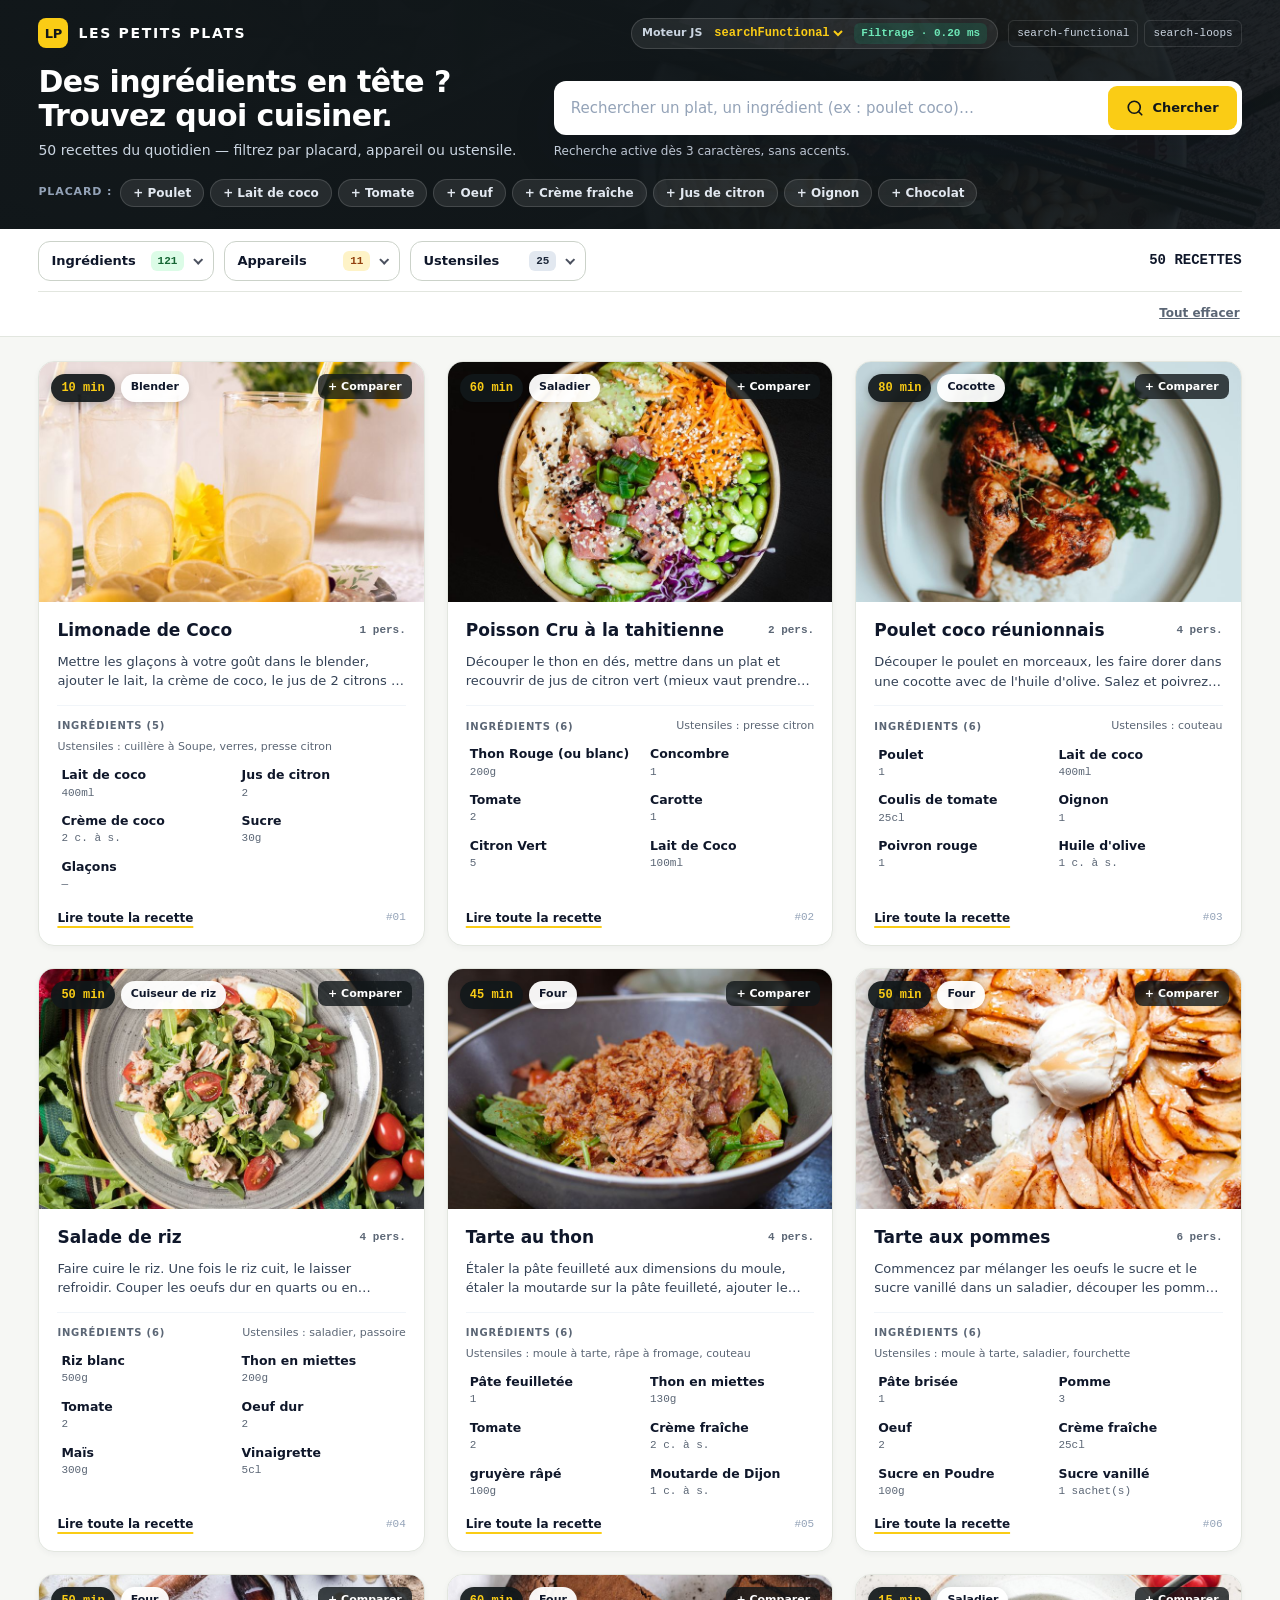
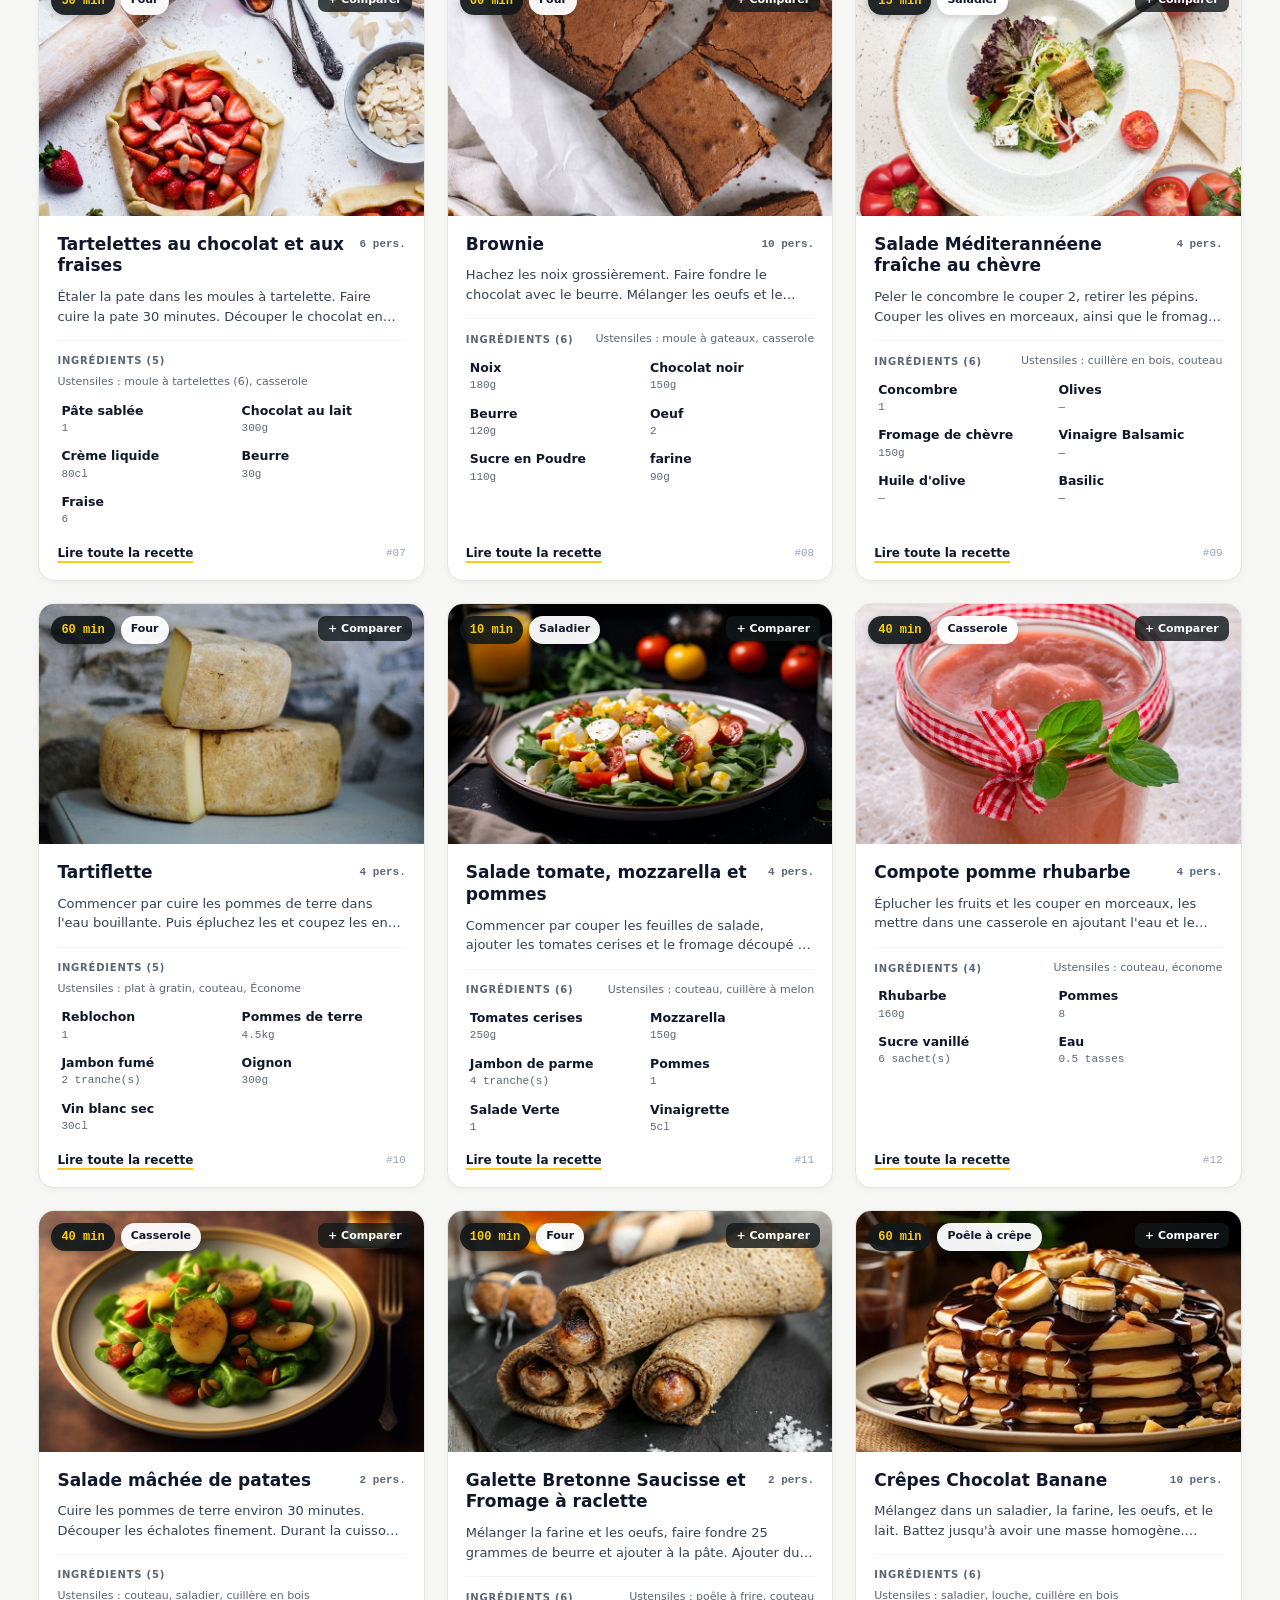
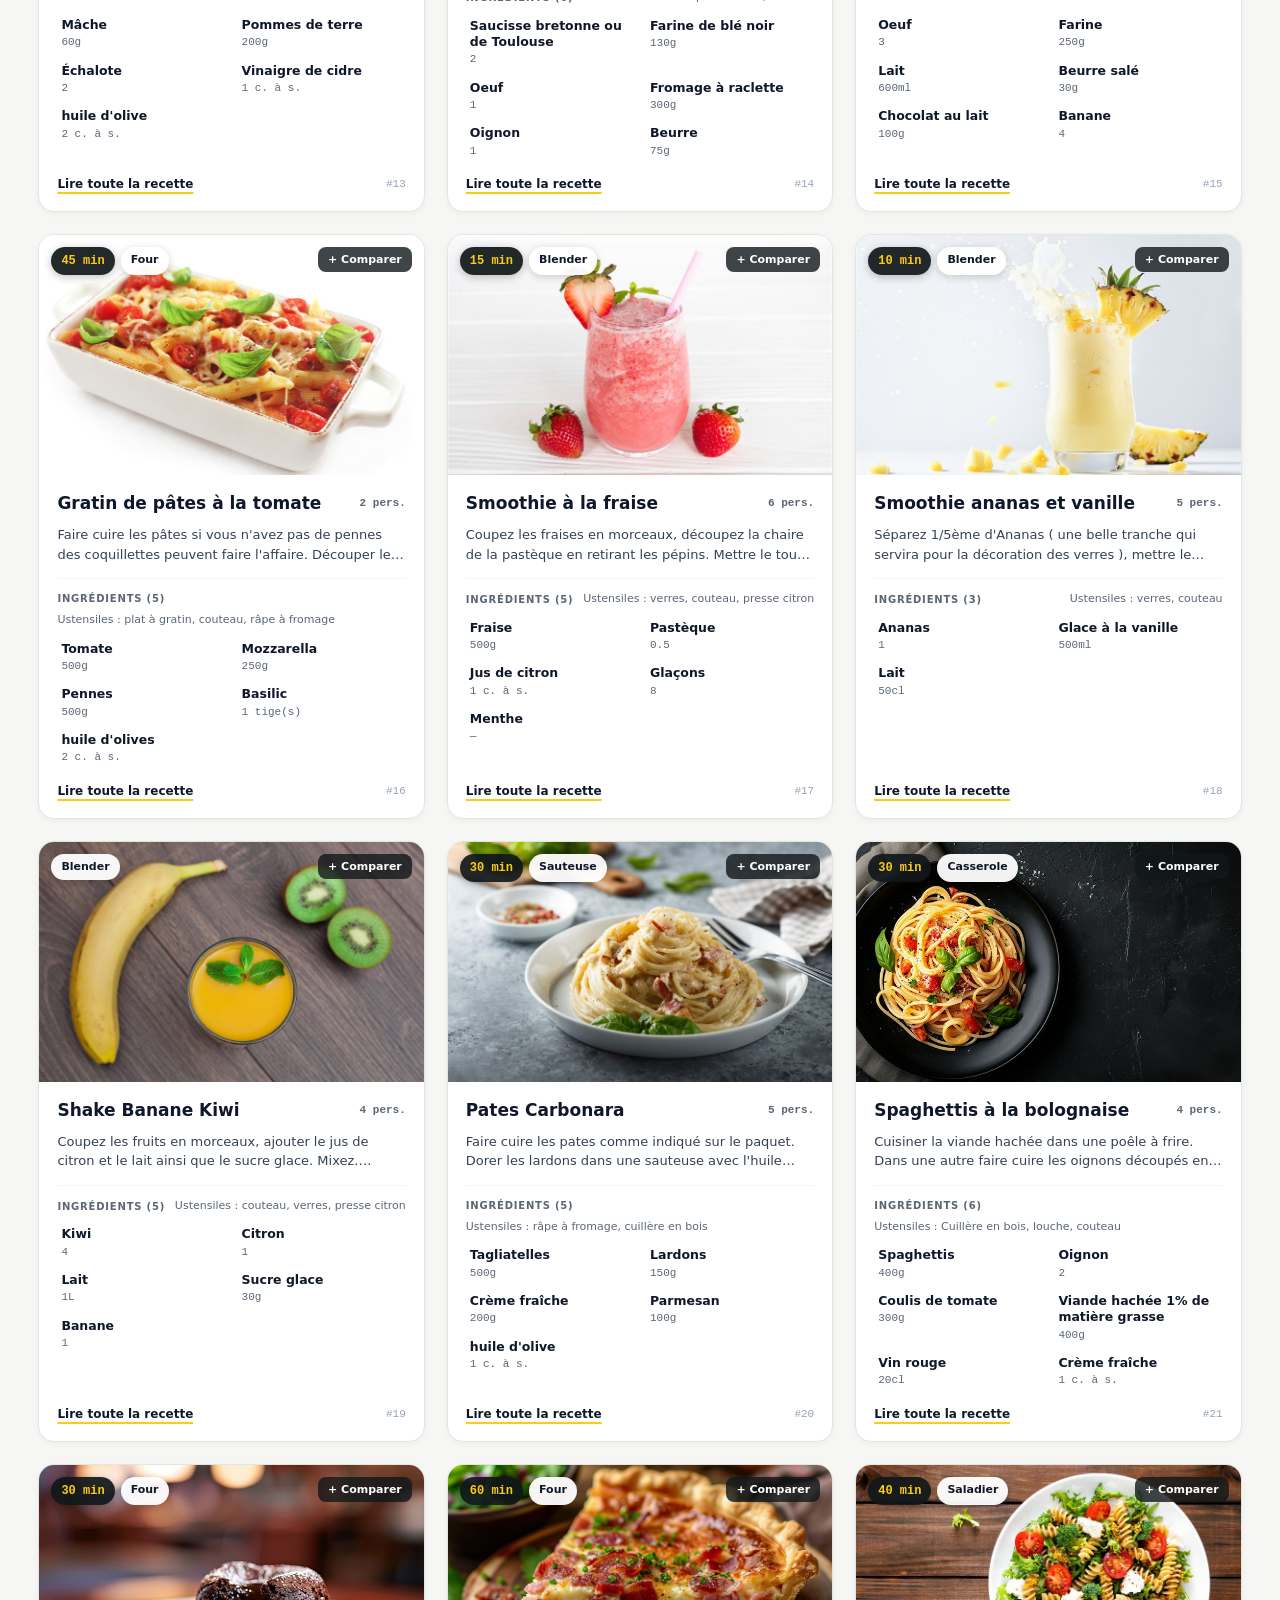
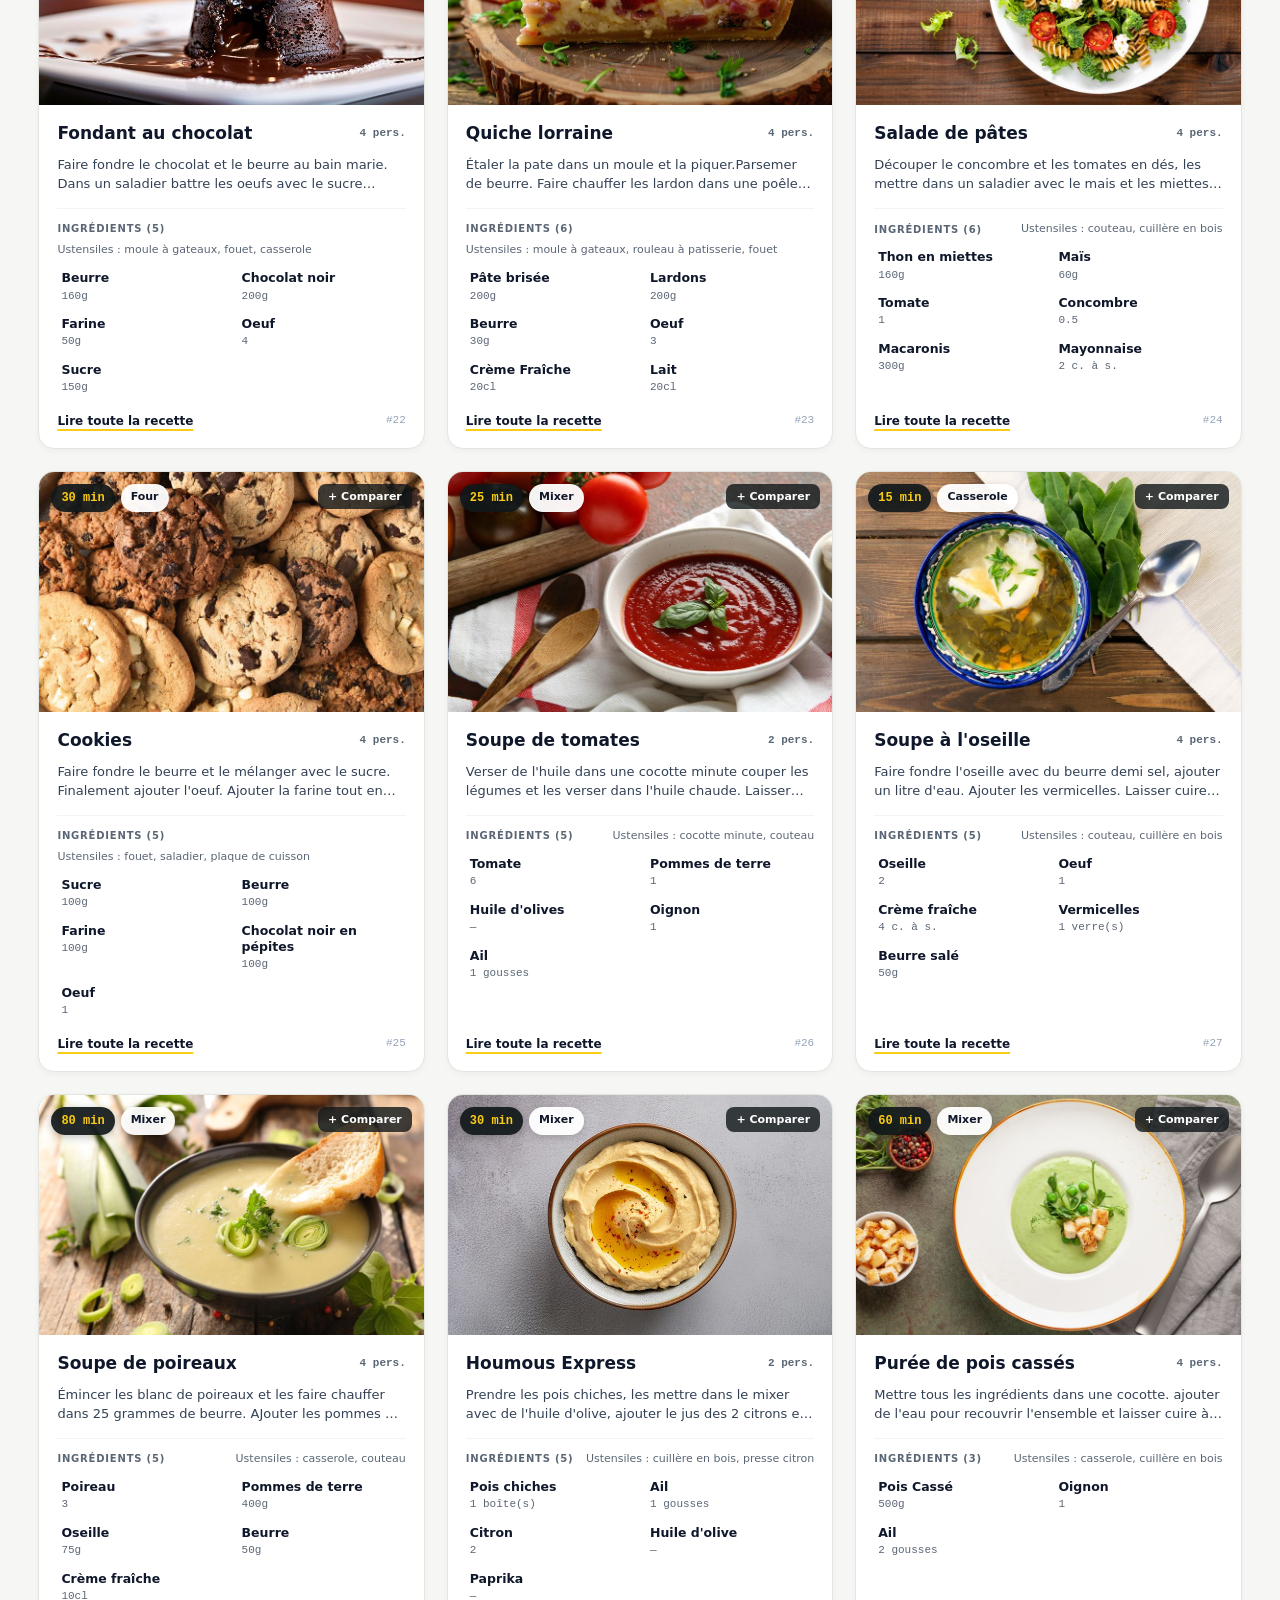
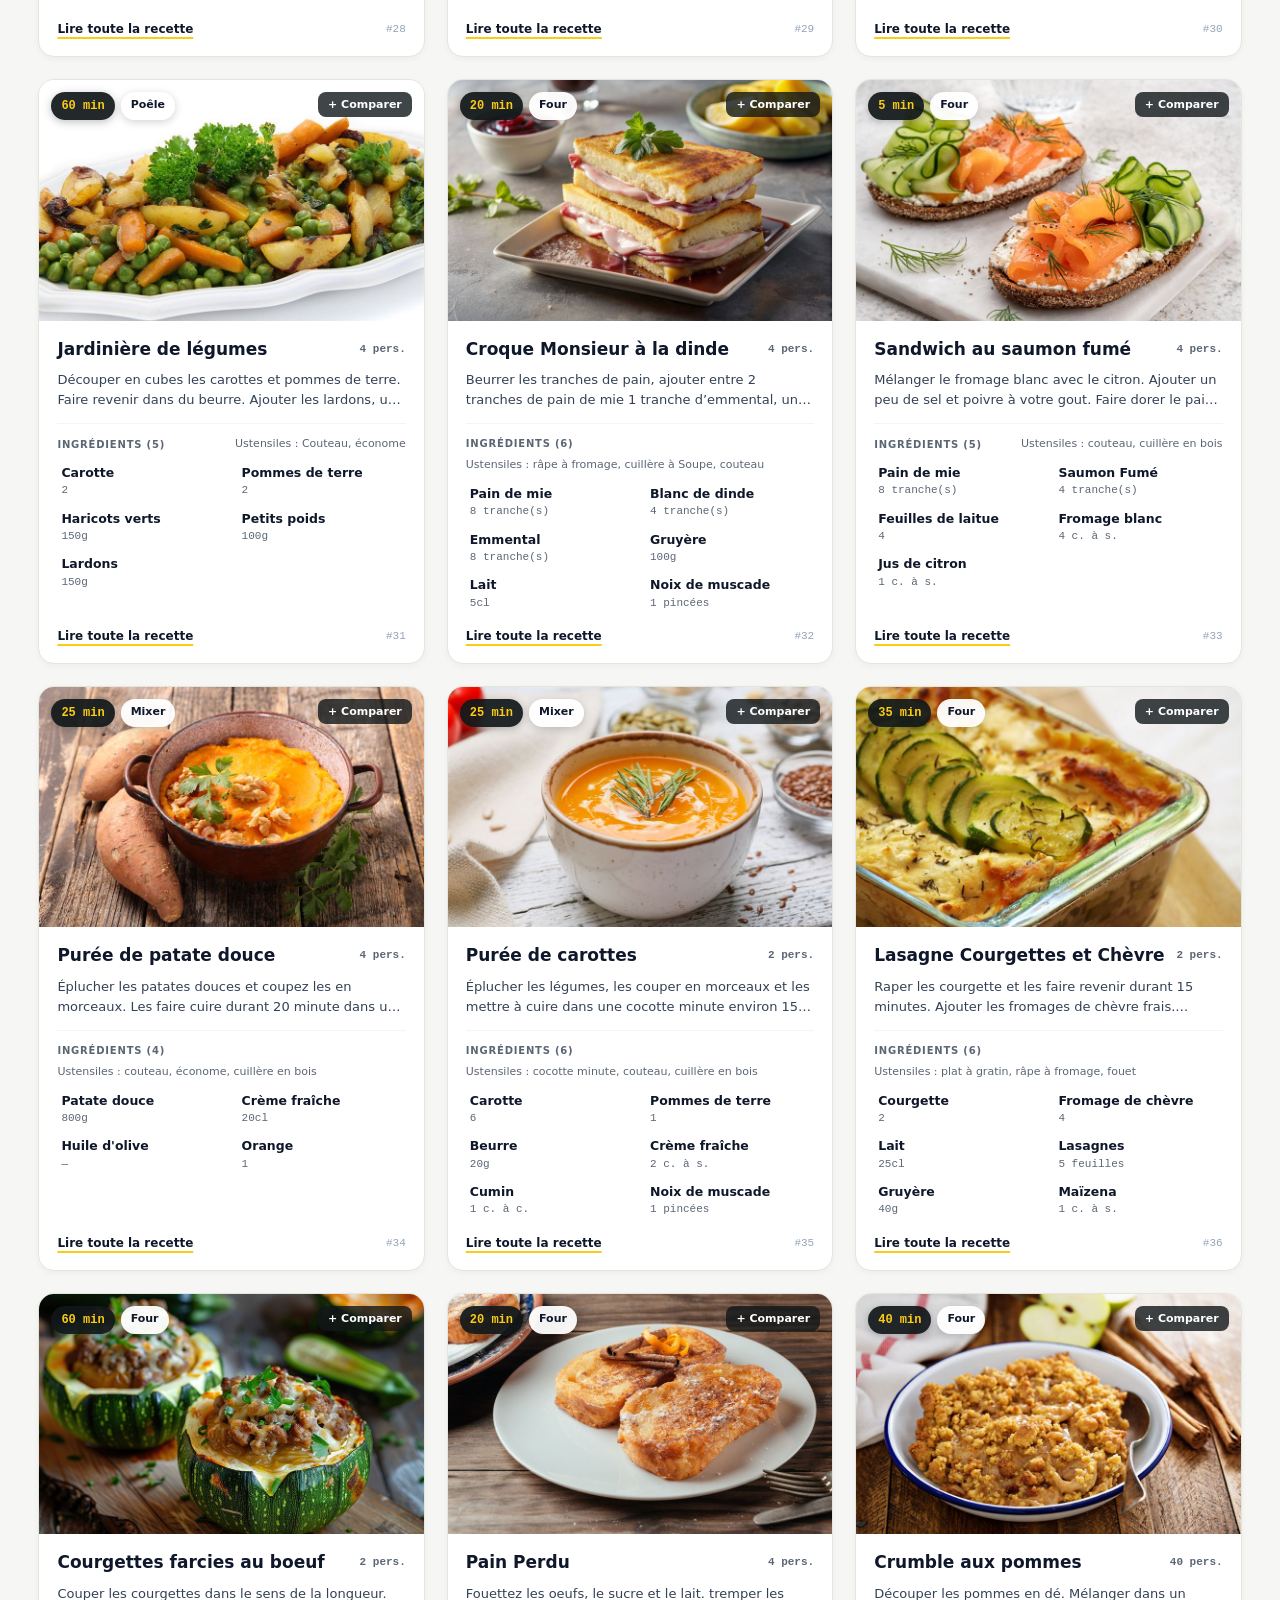
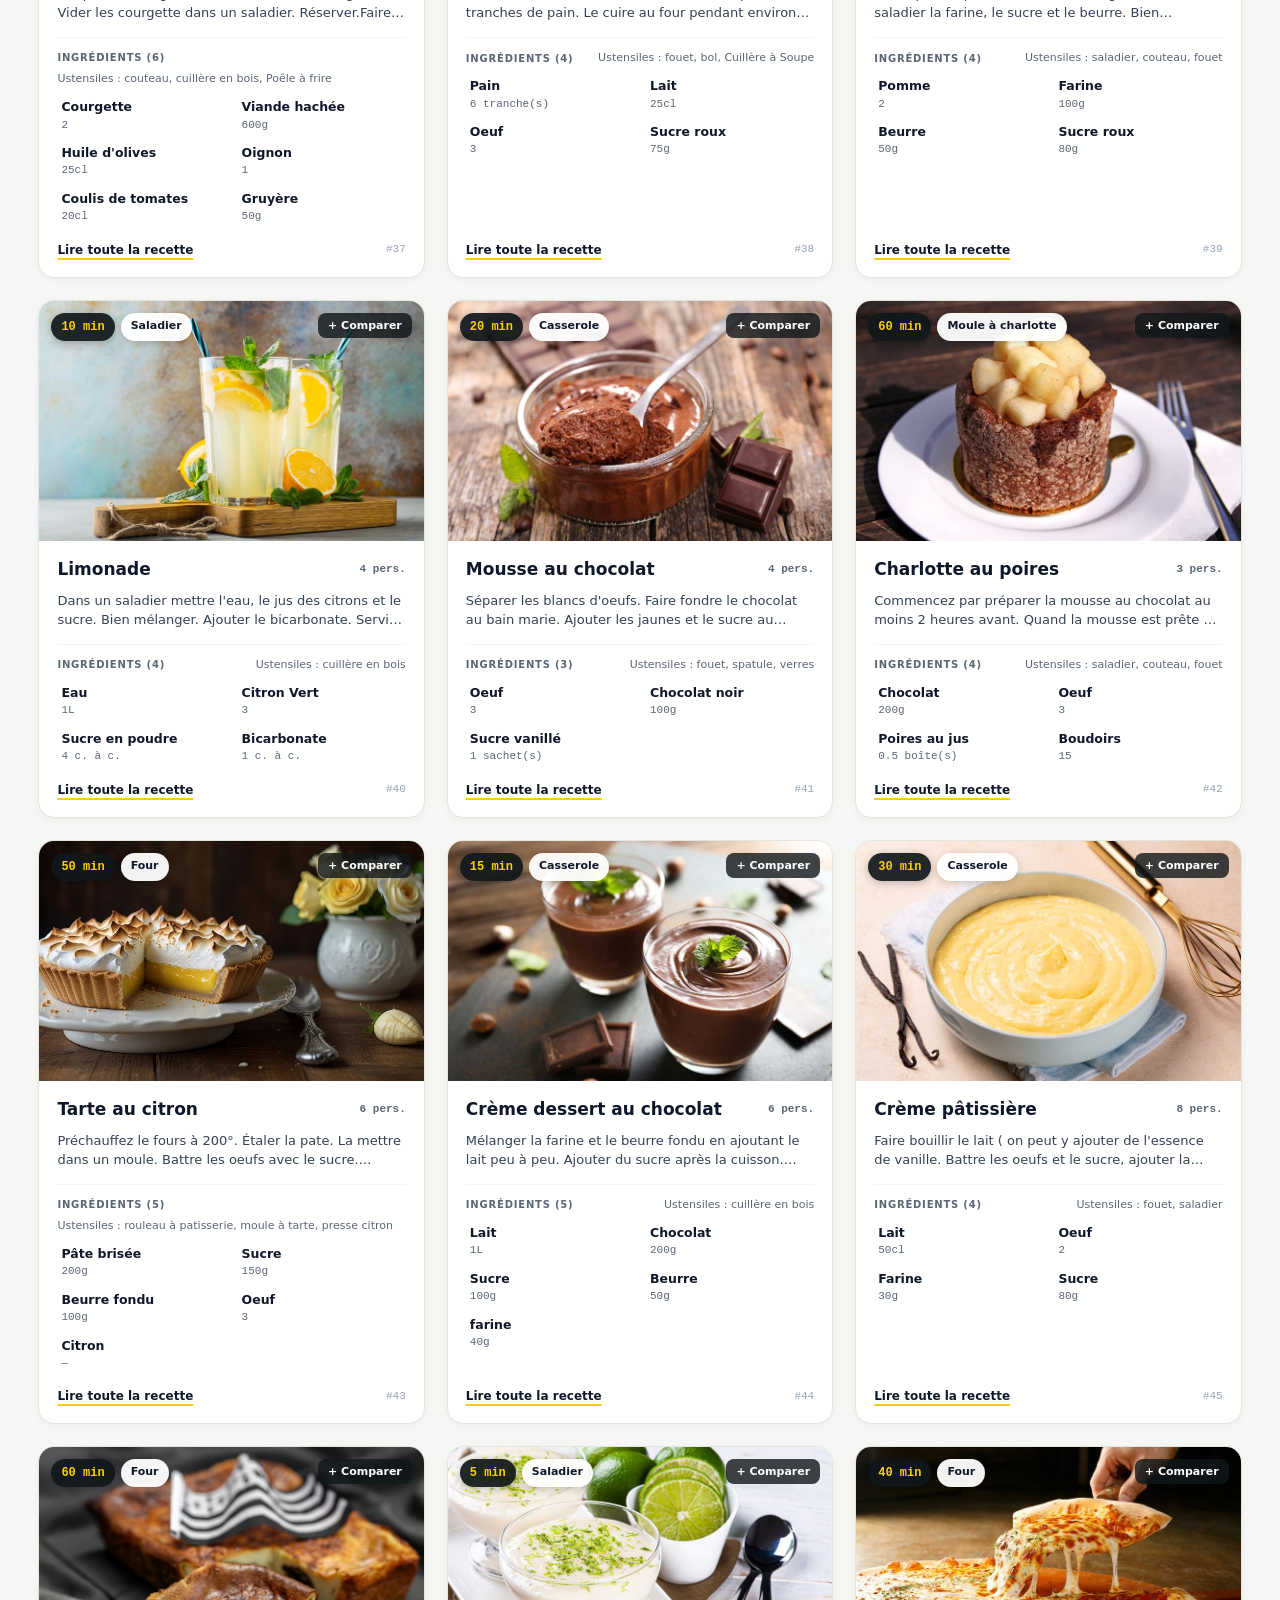
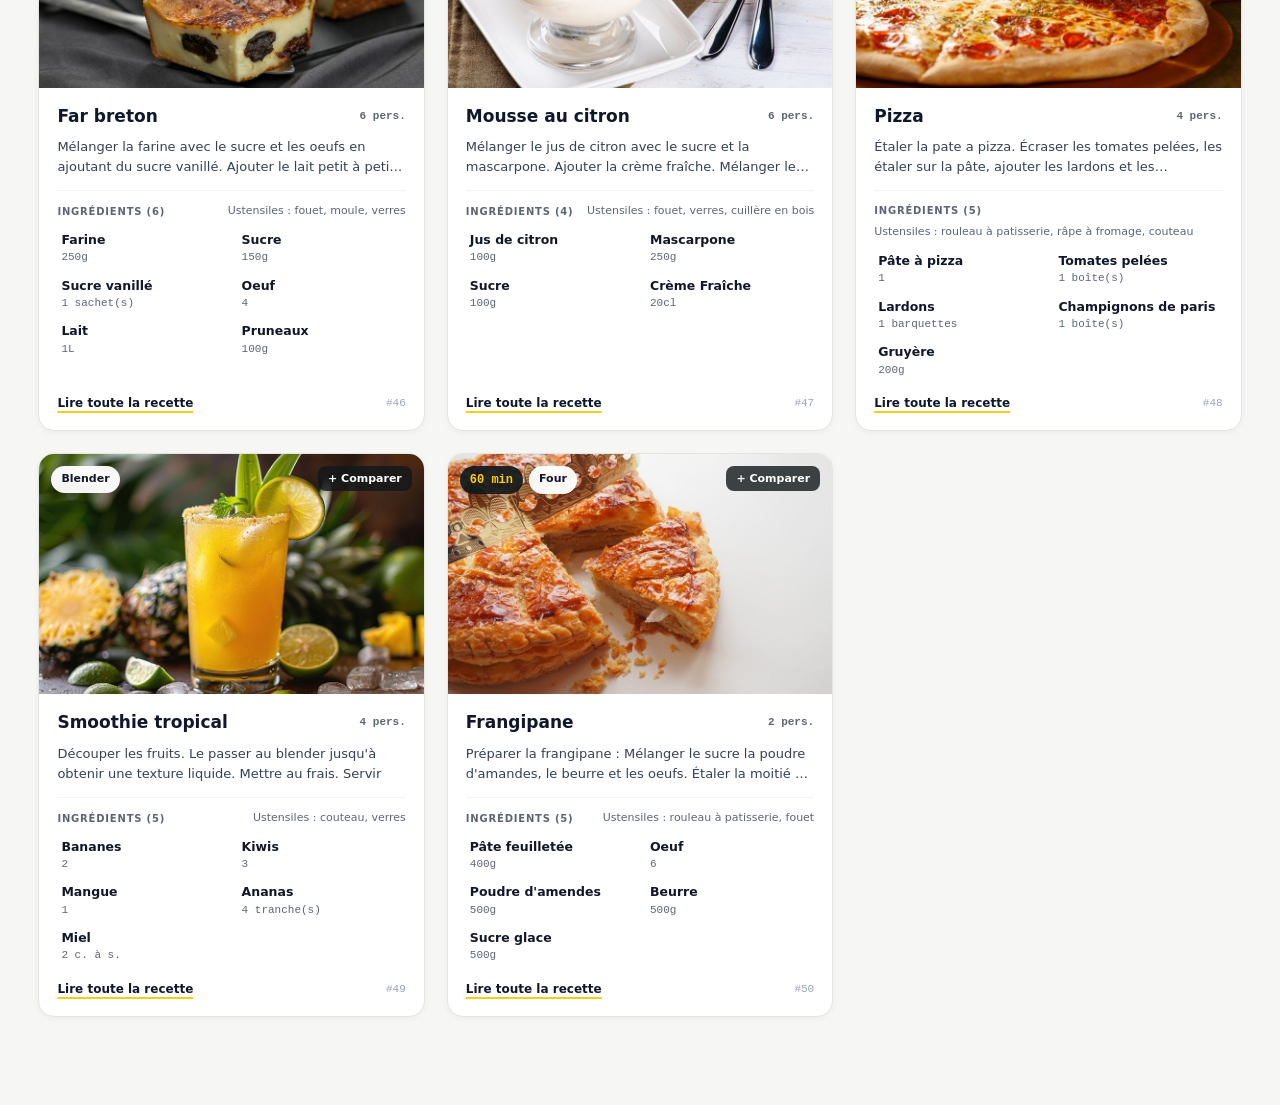
==== commit d331807c: "fix(search): make recovery counts match active facets LPP-01: label filter computation time, verify " ====
--- a/index.html
+++ b/index.html
@@ -34,10 +34,15 @@
                 <option value="functional">searchFunctional</option>
                 <option value="loops">searchLoops</option>
               </select>
-              <span id="search-perf" class="perf-badge" aria-live="polite">0.00 ms</span>
+              <span
+                id="search-perf"
+                class="perf-badge"
+                aria-live="polite"
+                title="Calcul de la recherche et des filtres, hors rendu"
+              >Filtrage · …</span>
             </div>
 
-            <nav class="branch-links" aria-label="Branches benchmark">
+            <nav class="branch-links" aria-label="Branches des moteurs de recherche">
               <a
                 href="https://github.com/DRGYZ/Les-Petits-Plats/tree/search-functional"
                 target="_blank"
